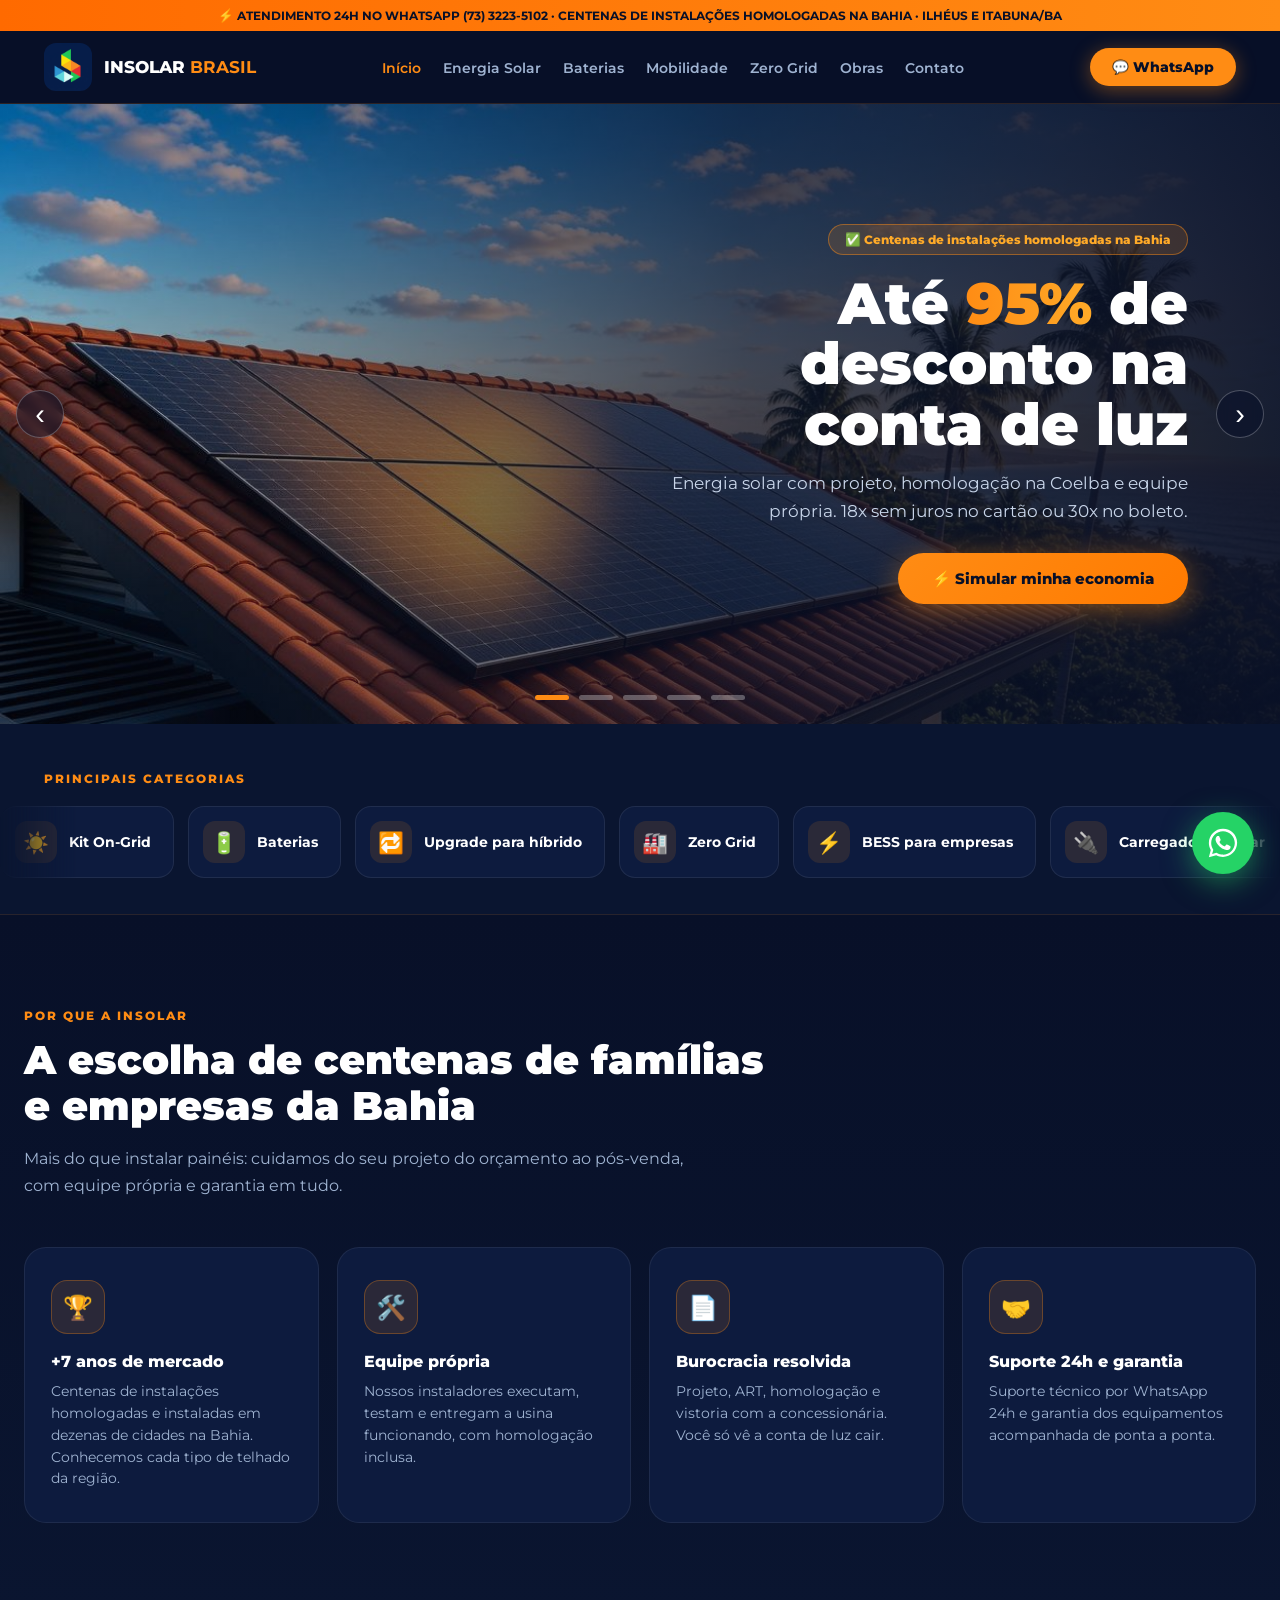
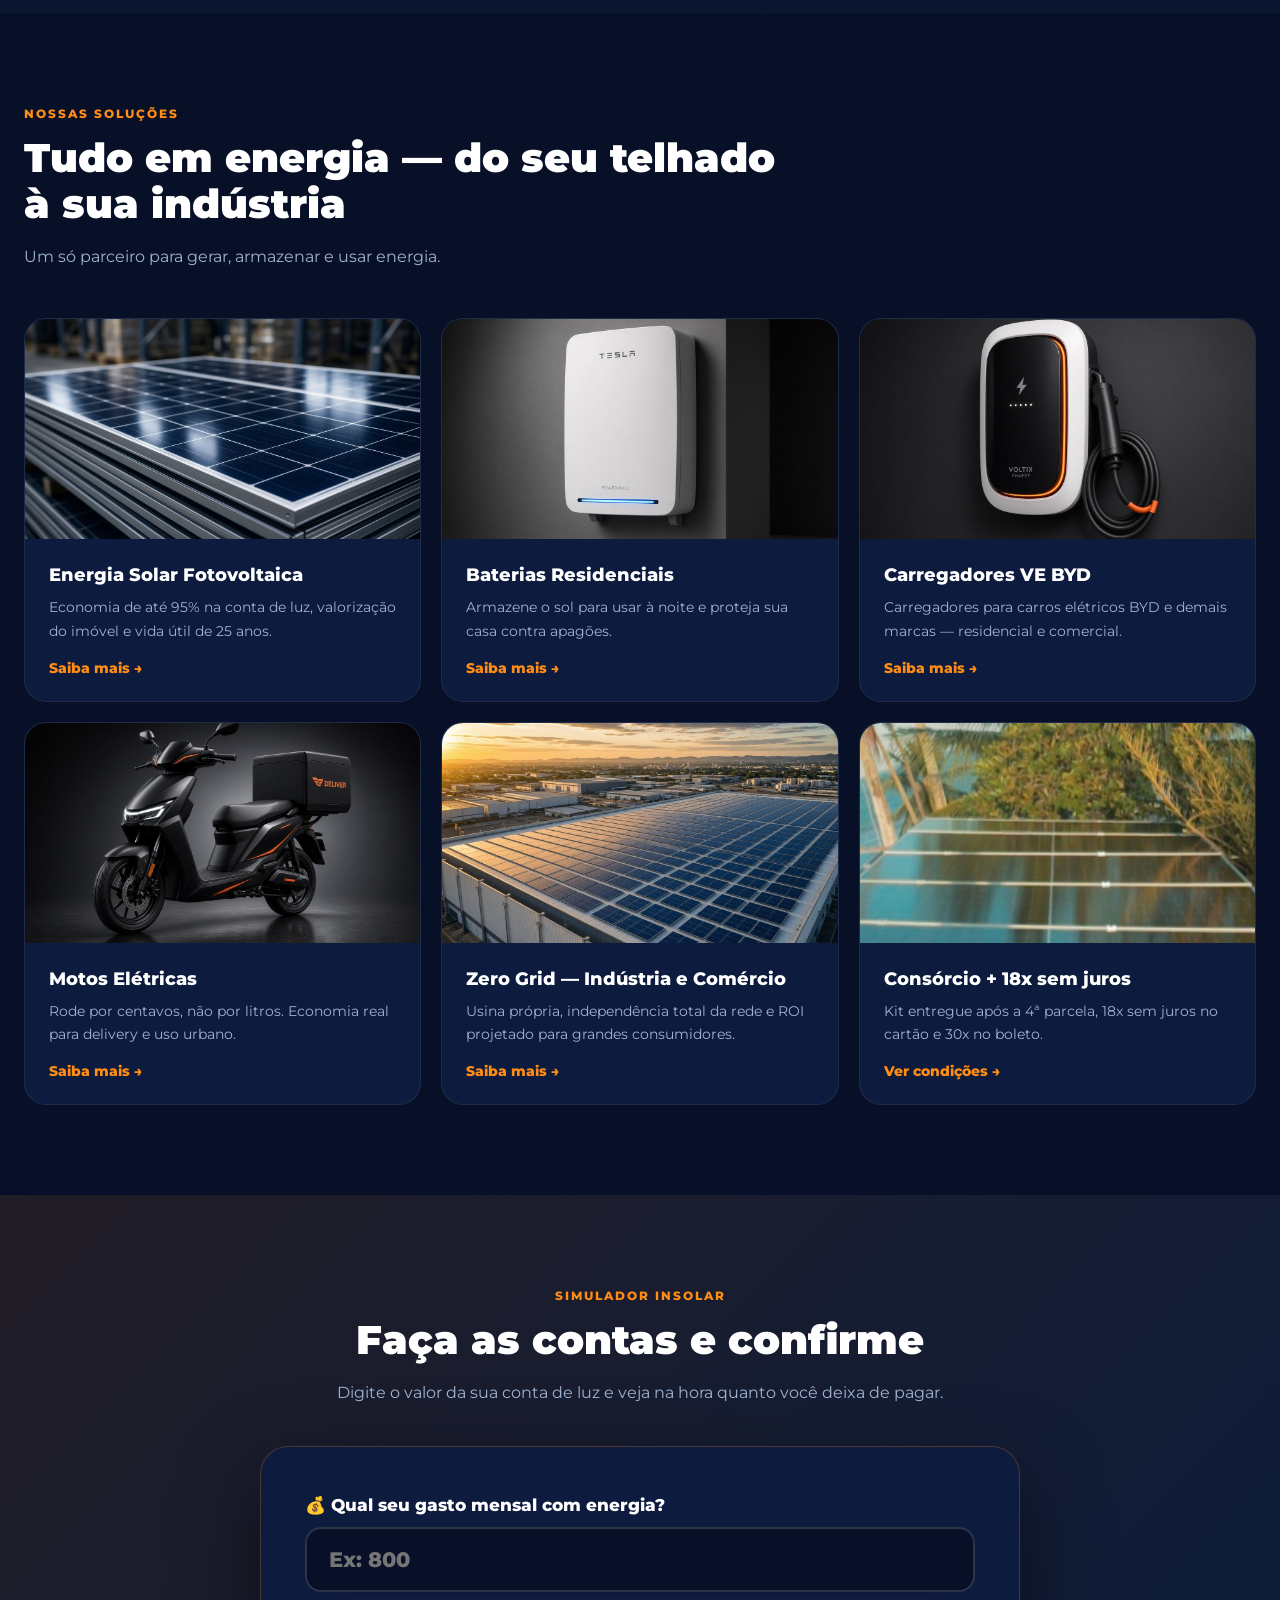
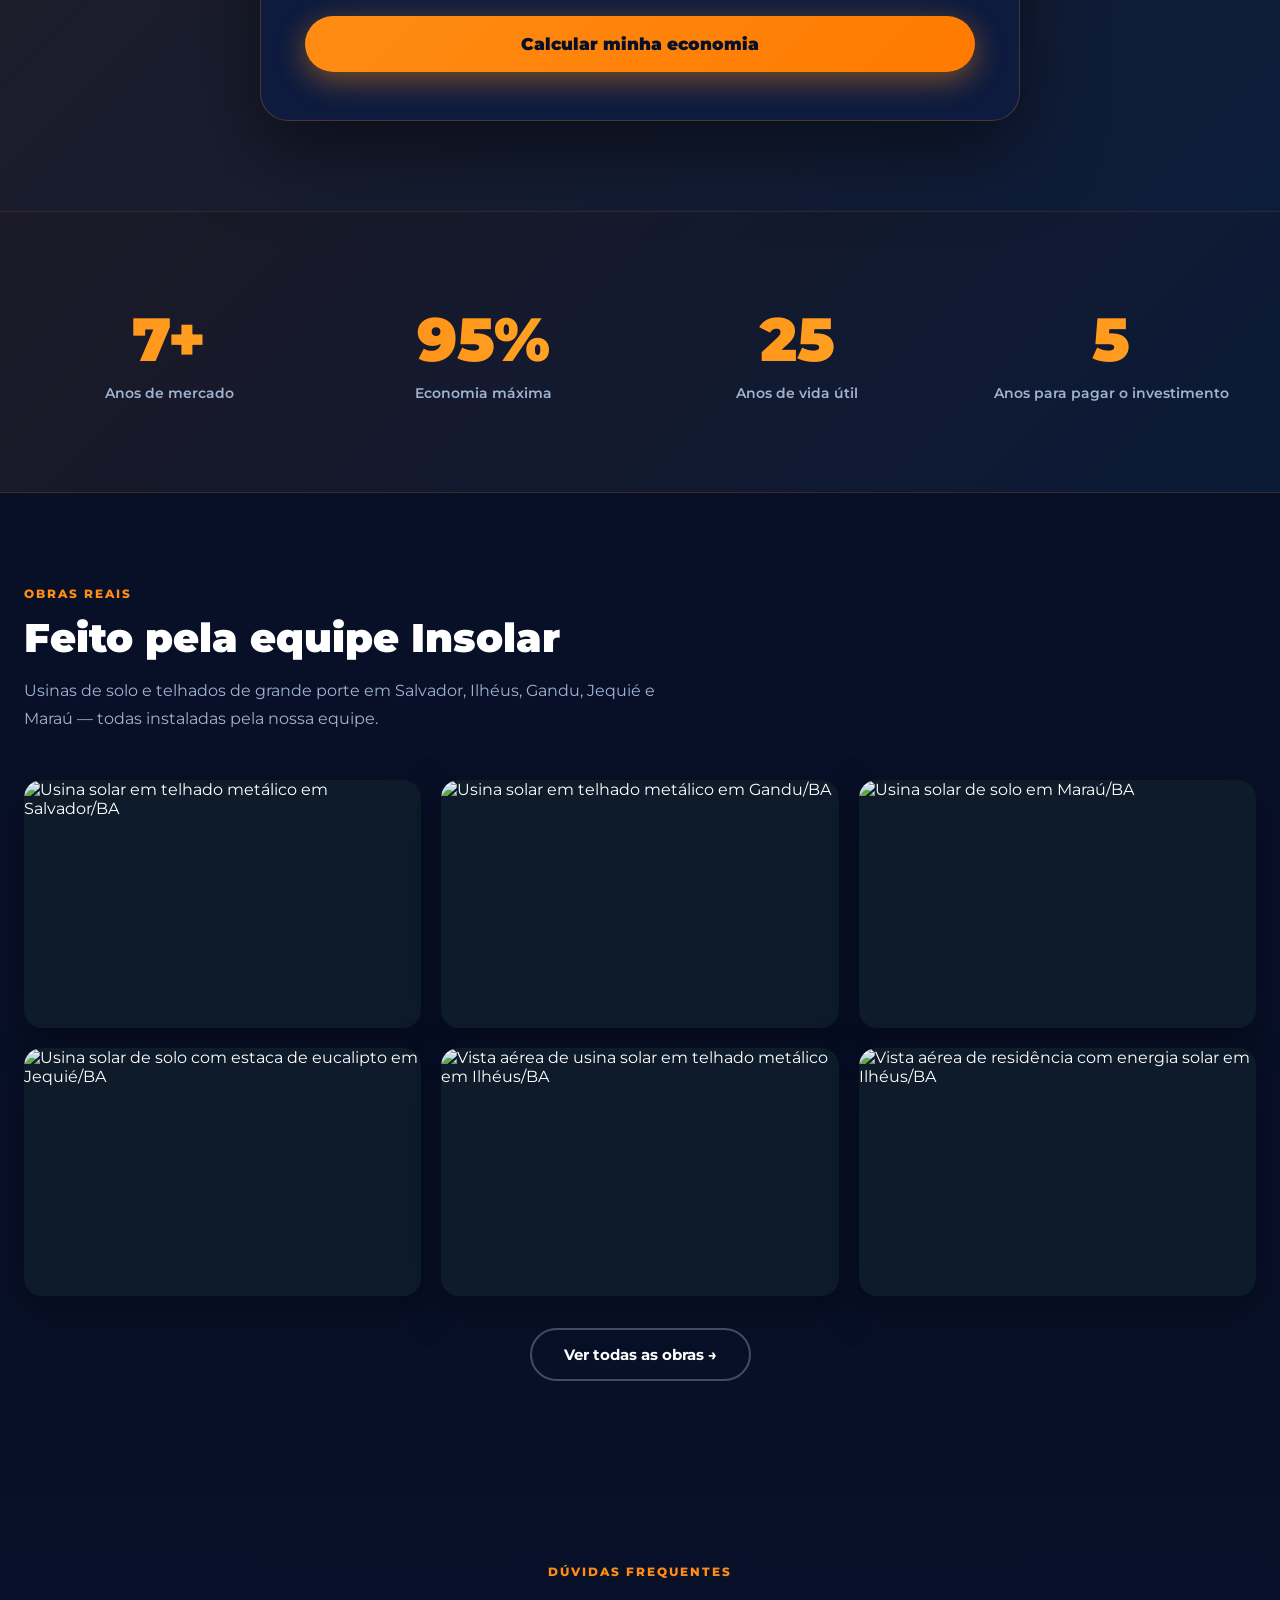
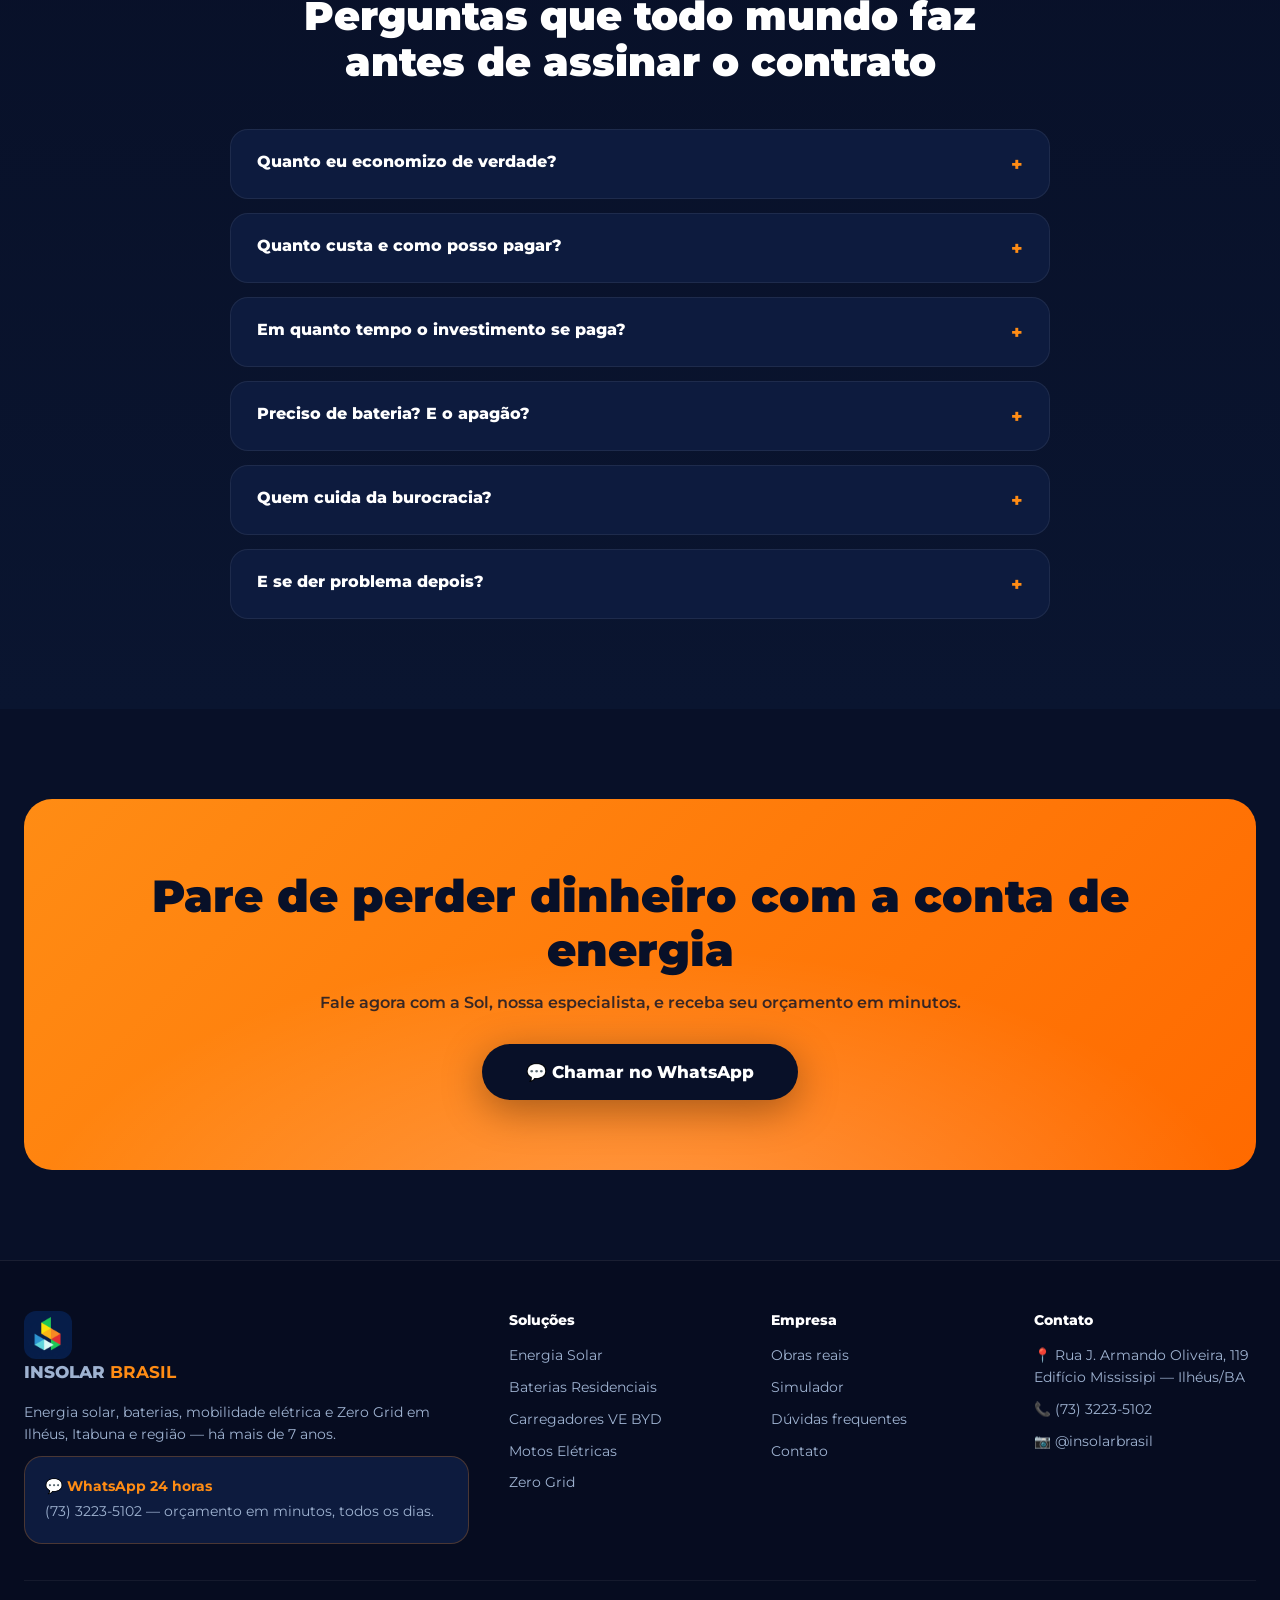
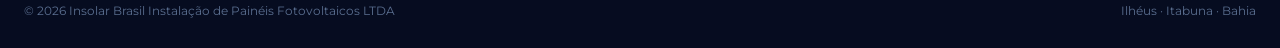
==== index.html @ 03514b28 "Página inicial: seção Obras reais com as novas fotos tratadas Co-Authored-By: Claude Opus 5.5 <norep" ====
<!DOCTYPE html>
<html lang="pt-BR">
<head>
<meta charset="UTF-8">
<meta name="viewport" content="width=device-width, initial-scale=1.0">
<title>Insolar Brasil — Energia Solar em Ilhéus e Itabuna | Reduza em até 95% a conta de energia</title>
<meta name="description" content="Energia solar, baterias, carregadores VE BYD, motos elétricas e Zero Grid em Ilhéus e região. centenas de instalações homologadas em dezenas de cidades da Bahia.">
<style>
@import url('https://fonts.googleapis.com/css2?family=Montserrat:wght@400;500;600;700;800;900&display=swap');
:root{--laranja:#FF8C14;--amarelo:#FFAA28;--azul-noite:#081028;--azul:#1B4F8A;--verde:#2ECC71;--vermelho:#FF5050;--superficie:#0D1B3E;--superficie2:#122452;--suave:#9FB3D1}
*{margin:0;padding:0;box-sizing:border-box}
html{scroll-behavior:smooth}
body{font-family:'Montserrat',sans-serif;background:var(--azul-noite);color:#fff;overflow-x:hidden}
img{max-width:100%;display:block}
/* TOPBAR */
.topbar{background:linear-gradient(90deg,#FF6A00,var(--laranja));color:#081028;font-size:.78rem;font-weight:700;padding:8px 24px;text-align:center}
/* HEADER */
header{position:sticky;top:0;z-index:100;background:rgba(8,16,40,.96);backdrop-filter:blur(12px);border-bottom:1px solid rgba(255,140,20,.15)}
.nav{max-width:1240px;margin:0 auto;display:flex;align-items:center;justify-content:space-between;padding:12px 24px;gap:16px}
.logo{display:flex;align-items:center;gap:12px;text-decoration:none;color:#fff}
.logo img{width:48px;height:48px;border-radius:12px;object-fit:cover}
.logo span{font-weight:800;font-size:1.05rem}.logo span b{color:var(--laranja)}
.menu{display:flex;gap:22px;list-style:none}
.menu a{color:var(--suave);text-decoration:none;font-size:.85rem;font-weight:600;transition:.2s}
.menu a:hover,.menu a.ativo{color:var(--laranja)}
.btn-wpp{background:var(--laranja);color:#081028!important;padding:11px 22px;border-radius:50px;font-weight:800;font-size:.85rem;text-decoration:none;box-shadow:0 4px 20px rgba(255,140,20,.4);transition:.2s;white-space:nowrap}
.btn-wpp:hover{transform:translateY(-2px)}
/* HERO */
.hero{position:relative;padding:90px 24px 100px;overflow:hidden}
.hero::before{content:'';position:absolute;inset:0;background:radial-gradient(ellipse 60% 50% at 80% 20%,rgba(255,140,20,.16),transparent),radial-gradient(ellipse 50% 60% at 10% 80%,rgba(27,79,138,.28),transparent)}
.hero-inner{max-width:1240px;margin:0 auto;display:grid;grid-template-columns:1.1fr .9fr;gap:56px;align-items:center;position:relative;z-index:2}
.badge{display:inline-flex;gap:8px;background:rgba(46,204,113,.12);border:1px solid rgba(46,204,113,.35);color:var(--verde);padding:8px 18px;border-radius:50px;font-size:.78rem;font-weight:700;margin-bottom:22px}
.hero-num{font-size:clamp(4.5rem,11vw,8.5rem);font-weight:900;line-height:.95;background:linear-gradient(90deg,var(--laranja),var(--amarelo),var(--laranja));-webkit-background-clip:text;background-clip:text;color:transparent;filter:drop-shadow(0 0 30px rgba(255,140,20,.35));animation:glow 3s ease-in-out infinite;margin-bottom:6px}
@keyframes glow{0%,100%{filter:drop-shadow(0 0 20px rgba(255,140,20,.25))}50%{filter:drop-shadow(0 0 45px rgba(255,140,20,.5))}}
.hero-num-lbl{font-size:clamp(1.2rem,2.6vw,1.8rem);font-weight:900;margin-bottom:16px}
.hero p.sub{color:var(--suave);font-size:1.05rem;line-height:1.7;margin-bottom:30px;max-width:540px}
.ctas{display:flex;gap:16px;flex-wrap:wrap}
.btn-primary{background:linear-gradient(135deg,var(--laranja),#FF7A00);color:#081028;padding:16px 34px;border-radius:50px;font-weight:800;font-size:.95rem;text-decoration:none;box-shadow:0 6px 30px rgba(255,140,20,.45);transition:.2s;display:inline-block}
.btn-primary:hover{transform:translateY(-3px)}
.btn-ghost{border:2px solid rgba(255,255,255,.25);color:#fff;padding:15px 32px;border-radius:50px;font-weight:700;font-size:.95rem;text-decoration:none;transition:.2s;display:inline-block}
.btn-ghost:hover{border-color:var(--laranja);color:var(--laranja)}
.hero-visual{position:relative}
.frame{border-radius:24px;overflow:hidden;box-shadow:0 30px 80px rgba(0,0,0,.6),0 0 60px rgba(255,140,20,.15);border:1px solid rgba(255,255,255,.08)}
.frame img{width:100%;height:480px;object-fit:cover}
.float-card{position:absolute;bottom:-24px;left:-28px;background:rgba(13,27,62,.95);border:1px solid rgba(255,140,20,.3);border-radius:18px;padding:16px 20px;box-shadow:0 20px 50px rgba(0,0,0,.5)}
.float-card .n{font-size:1.7rem;font-weight:900;color:var(--verde)}
.float-card .l{font-size:.72rem;color:var(--suave);font-weight:600}
/* SECOES */
section{padding:90px 24px}
.container{max-width:1240px;margin:0 auto}
.tag{display:inline-block;color:var(--laranja);font-weight:800;font-size:.78rem;letter-spacing:2px;text-transform:uppercase;margin-bottom:14px}
.h2{font-size:clamp(1.7rem,3.5vw,2.5rem);font-weight:900;margin-bottom:16px;line-height:1.15}
.sub{color:var(--suave);max-width:660px;line-height:1.7;margin-bottom:48px}
/* PILARES */
.pilares{background:linear-gradient(180deg,var(--azul-noite),#0A1530)}
.grid4{display:grid;grid-template-columns:repeat(4,1fr);gap:18px}
.pilar{background:var(--superficie);border:1px solid rgba(255,255,255,.07);border-radius:22px;padding:32px 26px;transition:.25s}
.pilar:hover{border-color:rgba(255,140,20,.4);transform:translateY(-4px)}
.pilar .ic{width:54px;height:54px;background:rgba(255,140,20,.12);border:1px solid rgba(255,140,20,.3);border-radius:16px;display:flex;align-items:center;justify-content:center;font-size:1.5rem;margin-bottom:18px}
.pilar h4{font-weight:800;margin-bottom:10px;font-size:1rem}
.pilar p{color:var(--suave);font-size:.85rem;line-height:1.6}
/* CARDS PRODUTO */
.grid3{display:grid;grid-template-columns:repeat(3,1fr);gap:20px}
.pcard{background:var(--superficie);border:1px solid rgba(255,255,255,.07);border-radius:22px;overflow:hidden;transition:.25s;display:flex;flex-direction:column}
.pcard:hover{transform:translateY(-6px);border-color:rgba(255,140,20,.45);box-shadow:0 20px 50px rgba(0,0,0,.5),0 0 40px rgba(255,140,20,.12)}
.pcard .pimg{height:220px;overflow:hidden}
.pcard .pimg img{width:100%;height:100%;object-fit:cover;transition:.5s}
.pcard:hover .pimg img{transform:scale(1.06)}
.pcard .pbody{padding:24px;flex:1;display:flex;flex-direction:column;gap:10px}
.pcard h3{font-size:1.15rem;font-weight:800}
.pcard p{color:var(--suave);font-size:.88rem;line-height:1.65;flex:1}
.blink{color:var(--laranja);font-weight:800;font-size:.88rem;text-decoration:none;display:inline-flex;gap:6px;margin-top:6px}
.blink:hover{gap:10px}
/* NUMEROS */
.numeros{background:linear-gradient(135deg,rgba(255,140,20,.08),rgba(27,79,138,.15));border-top:1px solid rgba(255,140,20,.15);border-bottom:1px solid rgba(255,140,20,.15)}
.grid4n{display:grid;grid-template-columns:repeat(4,1fr);gap:24px;text-align:center}
.num{font-size:clamp(2.4rem,5vw,3.8rem);font-weight:900;background:linear-gradient(90deg,var(--laranja),var(--amarelo));-webkit-background-clip:text;background-clip:text;color:transparent}
.lbl{color:var(--suave);font-weight:600;font-size:.9rem;margin-top:8px}
/* SIMULADOR */
.simulador{background:linear-gradient(135deg,rgba(255,140,20,.1),rgba(27,79,138,.2))}
.sim-box{max-width:760px;margin:0 auto;background:var(--superficie);border:1px solid rgba(255,140,20,.25);border-radius:28px;padding:48px 44px;box-shadow:0 30px 80px rgba(0,0,0,.5)}
.sim-box label{display:block;font-weight:800;margin-bottom:12px;font-size:1.05rem}
.sim-box input{width:100%;background:#081028;border:2px solid rgba(255,255,255,.15);border-radius:16px;padding:18px 22px;color:#fff;font-family:inherit;font-size:1.3rem;font-weight:800;margin-bottom:24px;outline:none}
.sim-box input:focus{border-color:var(--laranja)}
.btn-simular{width:100%;background:linear-gradient(135deg,var(--laranja),#FF7A00);color:#081028;border:0;padding:18px;border-radius:50px;font-weight:900;font-size:1.05rem;font-family:inherit;cursor:pointer;box-shadow:0 8px 30px rgba(255,140,20,.45)}
.sim-res{display:none;margin-top:28px;background:rgba(46,204,113,.08);border:1px solid rgba(46,204,113,.3);border-radius:20px;padding:28px}
.sim-res.show{display:block;animation:fadeUp .5s ease}
@keyframes fadeUp{from{opacity:0;transform:translateY(14px)}to{opacity:1;transform:none}}
.sim-grid{display:grid;grid-template-columns:repeat(3,1fr);gap:18px;text-align:center;margin-bottom:20px}
.sim-item .v{font-size:1.8rem;font-weight:900;color:var(--verde)}
.sim-item .l{font-size:.75rem;color:var(--suave);font-weight:600;margin-top:4px}
.sim-nota{font-size:.72rem;color:var(--suave);text-align:center;line-height:1.5}
.sim-cta{text-align:center;margin-top:18px}
/* GALERIA */
.galeria{display:grid;grid-template-columns:repeat(2,1fr);gap:18px}
.gitem{border-radius:20px;overflow:hidden;position:relative;height:340px;border:1px solid rgba(255,255,255,.07)}
.gitem img{width:100%;height:100%;object-fit:cover;transition:.5s}
.gitem:hover img{transform:scale(1.05)}
.gcap{position:absolute;bottom:0;left:0;right:0;background:linear-gradient(transparent,rgba(8,16,40,.95));padding:40px 20px 16px;font-size:.85rem;font-weight:700}
/* FAQ */
.faq{background:linear-gradient(180deg,var(--azul-noite),#0A1530)}
.faq-lista{max-width:820px;margin:0 auto;display:flex;flex-direction:column;gap:14px}
.faq-item{background:var(--superficie);border:1px solid rgba(255,255,255,.07);border-radius:18px;overflow:hidden}
.faq-q{width:100%;background:none;border:0;color:#fff;font-family:inherit;font-weight:800;font-size:1rem;padding:22px 26px;text-align:left;cursor:pointer;display:flex;justify-content:space-between;gap:16px}
.faq-q .seta{color:var(--laranja);font-size:1.2rem;transition:.3s}
.faq-item.open .seta{transform:rotate(45deg)}
.faq-r{max-height:0;overflow:hidden;transition:max-height .35s ease}
.faq-r p{color:var(--suave);font-size:.9rem;line-height:1.7;padding:0 26px 22px}
/* SOBRE */
.sobre-grid{display:grid;grid-template-columns:1fr 1fr;gap:50px;align-items:center}
.sobre-lista{list-style:none;display:flex;flex-direction:column;gap:16px;margin-top:26px}
.sobre-lista li{display:flex;gap:12px;color:var(--suave);font-size:.95rem;line-height:1.6}
.sobre-lista li b{color:#fff}
.mapa{border-radius:22px;overflow:hidden;border:1px solid rgba(255,255,255,.1);box-shadow:0 20px 60px rgba(0,0,0,.5)}
.mapa iframe{width:100%;height:380px;border:0}
/* CTA FINAL */
.cta-final{background:linear-gradient(135deg,#FF8C14,#FF6A00);border-radius:28px;padding:70px 50px;text-align:center;position:relative;overflow:hidden}
.cta-final::before{content:'';position:absolute;inset:0;background:radial-gradient(ellipse 50% 80% at 50% 120%,rgba(255,255,255,.25),transparent)}
.cta-final h2{font-size:clamp(1.8rem,4vw,2.8rem);font-weight:900;color:#081028;margin-bottom:16px;position:relative}
.cta-final p{color:rgba(8,16,40,.8);font-weight:600;margin-bottom:32px;position:relative}
.btn-dark{background:#081028;color:#fff;padding:18px 44px;border-radius:50px;font-weight:800;font-size:1.05rem;text-decoration:none;display:inline-block;box-shadow:0 10px 40px rgba(0,0,0,.35);transition:.2s;position:relative}
.btn-dark:hover{transform:translateY(-3px) scale(1.02)}
/* FOOTER */
footer{border-top:1px solid rgba(255,255,255,.08);padding:50px 24px 30px;background:#060C20}
.footer-grid{max-width:1240px;margin:0 auto;display:grid;grid-template-columns:2fr 1fr 1fr 1fr;gap:40px;margin-bottom:36px}
.footer-grid h5{font-weight:800;margin-bottom:16px;font-size:.9rem}
.footer-grid a,.footer-grid p{color:var(--suave);font-size:.85rem;text-decoration:none;display:block;margin-bottom:10px;line-height:1.6}
.footer-grid a:hover{color:var(--laranja)}
.footer-atend{background:var(--superficie);border:1px solid rgba(255,140,20,.25);border-radius:18px;padding:20px;margin-top:8px}
.footer-atend b{color:var(--laranja);display:block;margin-bottom:6px;font-size:.9rem}
.footer-bottom{max-width:1240px;margin:0 auto;border-top:1px solid rgba(255,255,255,.06);padding-top:22px;display:flex;justify-content:space-between;flex-wrap:wrap;gap:10px;color:#5A6E8F;font-size:.78rem}
/* WPP FLUTUANTE */
.wpp-float{position:fixed;bottom:26px;right:26px;z-index:200;width:62px;height:62px;background:#25D366;border-radius:50%;display:flex;align-items:center;justify-content:center;box-shadow:0 8px 30px rgba(37,211,102,.5);transition:.2s}
.wpp-float:hover{transform:scale(1.1)}
.wpp-float svg{width:34px;height:34px;fill:#fff}
/* RESPONSIVO */
@media(max-width:960px){.topbar{font-size:.66rem}.menu{display:none}.hero-inner{grid-template-columns:1fr;gap:44px}.frame img{height:340px}.grid4,.grid3{grid-template-columns:1fr 1fr}.grid4n{grid-template-columns:1fr 1fr;gap:36px}.galeria{grid-template-columns:1fr 1fr}.sobre-grid{grid-template-columns:1fr}.footer-grid{grid-template-columns:1fr 1fr}.sim-box{padding:34px 24px}.sim-grid{grid-template-columns:1fr;gap:14px}}
@media(max-width:560px){.grid4,.grid3{grid-template-columns:1fr}.galeria{grid-template-columns:1fr}.cta-final{padding:50px 24px}}

/* BANNER CARROSSEL */
.banner{position:relative;overflow:hidden;padding:0;height:min(78vh,620px);min-height:480px;background:#060C20}
.bn-track{display:flex;height:100%;transition:transform .7s cubic-bezier(.65,0,.35,1);will-change:transform}
.bn-slide{position:relative;flex:0 0 100%;height:100%;overflow:hidden}
.bn-img{position:absolute;inset:0;width:100%;height:100%;object-fit:cover;transform:scale(1.08);transition:transform 6s ease-out}
.bn-slide.ativo .bn-img{transform:scale(1)}
.bn-shade{position:absolute;inset:0;background:linear-gradient(90deg,rgba(8,16,40,.94) 0%,rgba(8,16,40,.75) 42%,rgba(8,16,40,.15) 100%)}
.pos-right .bn-shade{background:linear-gradient(270deg,rgba(8,16,40,.94) 0%,rgba(8,16,40,.75) 42%,rgba(8,16,40,.15) 100%)}
.bn-content{position:relative;z-index:2;max-width:1240px;height:100%;margin:0 auto;padding:0 72px;display:flex;flex-direction:column;justify-content:center;align-items:flex-start}
.bn-content>*{max-width:560px}
.pos-right .bn-content{align-items:flex-end;text-align:right}
.bn-tag{display:inline-block;background:rgba(255,140,20,.15);border:1px solid rgba(255,140,20,.45);color:var(--amarelo);padding:7px 16px;border-radius:50px;font-size:.78rem;font-weight:800;margin-bottom:18px}
.bn-title{font-size:clamp(2rem,5vw,3.6rem);font-weight:900;line-height:1.05;margin-bottom:16px}
.bn-title em{font-style:normal;background:linear-gradient(90deg,var(--laranja),var(--amarelo));-webkit-background-clip:text;background-clip:text;color:transparent}
.bn-txt{color:#C9D6EA;font-size:1.05rem;line-height:1.65;margin-bottom:28px}
.bn-slide .bn-content>*{opacity:0;transform:translateY(22px);transition:opacity .6s ease,transform .6s ease}
.bn-slide.ativo .bn-content>*{opacity:1;transform:none}
.bn-slide.ativo .bn-content>*:nth-child(2){transition-delay:.12s}.bn-slide.ativo .bn-content>*:nth-child(3){transition-delay:.24s}.bn-slide.ativo .bn-content>*:nth-child(4){transition-delay:.36s}
.bn-arrow{position:absolute;top:50%;transform:translateY(-50%);z-index:5;width:48px;height:48px;border-radius:50%;border:1px solid rgba(255,255,255,.25);background:rgba(8,16,40,.55);color:#fff;font-size:1.8rem;line-height:1;cursor:pointer;backdrop-filter:blur(6px);transition:.2s}
.bn-arrow:hover{background:var(--laranja);color:#081028;border-color:var(--laranja)}
.bn-prev{left:16px}.bn-next{right:16px}
.bn-dots{position:absolute;bottom:24px;left:0;right:0;z-index:5;display:flex;justify-content:center;gap:10px}
.bn-dots button{width:34px;height:5px;border:0;padding:0;border-radius:5px;background:rgba(255,255,255,.3);cursor:pointer;overflow:hidden}
.bn-dots button span{display:block;height:100%;width:0;background:var(--laranja)}
.bn-dots button.ativo span{animation:bnfill var(--bn-tempo,6s) linear forwards}
.banner.pausado .bn-dots button.ativo span{animation-play-state:paused}
@keyframes bnfill{to{width:100%}}
/* CATEGORIAS DESLIZANDO */
.cats-sec{padding:44px 0 36px;background:#0A1530;border-bottom:1px solid rgba(255,140,20,.12)}
.cats-sec .container{padding:0 24px}.cats-sec .tag{margin-bottom:20px}
.marquee{overflow:hidden;-webkit-mask-image:linear-gradient(90deg,transparent,#000 6%,#000 94%,transparent);mask-image:linear-gradient(90deg,transparent,#000 6%,#000 94%,transparent)}
.marquee-track{display:flex;gap:14px;width:max-content;animation:marquee 45s linear infinite}
.marquee:hover .marquee-track{animation-play-state:paused}
.marquee-track .dup{display:flex;gap:14px}
.cat{display:flex;align-items:center;gap:12px;background:var(--superficie);border:1px solid rgba(255,255,255,.08);border-radius:16px;padding:14px 22px 14px 14px;color:#fff;text-decoration:none;font-weight:700;font-size:.9rem;white-space:nowrap;transition:.2s}
.cat:hover{border-color:var(--laranja);color:var(--laranja)}
.cat-ic{width:42px;height:42px;border-radius:12px;background:rgba(255,140,20,.12);display:flex;align-items:center;justify-content:center;font-size:1.3rem}
@keyframes marquee{to{transform:translateX(calc(-50% - 7px))}}
@media(max-width:760px){.banner{height:auto;min-height:0}.bn-track{height:560px}.bn-content,.pos-right .bn-content{padding:0 22px 40px;justify-content:flex-end;align-items:flex-start;text-align:left}.bn-shade,.pos-right .bn-shade{background:linear-gradient(0deg,rgba(8,16,40,.97) 0%,rgba(8,16,40,.8) 50%,rgba(8,16,40,.2) 100%)}.bn-arrow{display:none}.bn-txt{font-size:.95rem}}
@media(prefers-reduced-motion:reduce){.bn-track,.bn-img,.bn-slide .bn-content>*{transition:none}.marquee-track{animation:none;flex-wrap:wrap;width:auto;padding:0 24px}.marquee-track .dup{display:none}.marquee{-webkit-mask-image:none;mask-image:none}}
/* GALERIA OBRAS REAIS */
.galeria.real{grid-template-columns:repeat(3,1fr)}
.galeria.real .gitem{height:300px}
@media(max-width:760px){.galeria.real{display:flex;overflow-x:auto;scroll-snap-type:x mandatory;gap:12px;margin:0 -24px;padding:0 24px 8px;scrollbar-width:none}.galeria.real::-webkit-scrollbar{display:none}.galeria.real .gitem{flex:0 0 82%;scroll-snap-align:center;height:340px}}
.arraste{display:none;color:var(--suave);font-size:.8rem;font-weight:600;margin-top:12px;text-align:center}
@media(max-width:760px){.arraste{display:block}}
.obras-novas{display:grid;grid-template-columns:repeat(3,1fr);gap:20px;margin-top:34px}
.obra-card{margin:0;border-radius:18px;overflow:hidden;box-shadow:0 14px 40px rgba(0,0,0,.35);transition:transform .4s;background:#0d1b2a}
.obra-card:hover{transform:translateY(-4px)}
.obra-card img{width:100%;height:auto;display:block}
@media(max-width:960px){.obras-novas{grid-template-columns:1fr 1fr}}
@media(max-width:600px){.obras-novas{grid-template-columns:1fr;gap:16px}}
</style>
</head>
<body>
<div class="topbar">⚡ ATENDIMENTO 24H NO WHATSAPP (73) 3223-5102 · CENTENAS DE INSTALAÇÕES HOMOLOGADAS NA BAHIA · ILHÉUS E ITABUNA/BA</div>
<header><nav class="nav">
  <a href="https://htmlpreview.github.io/?https://raw.githubusercontent.com/insolarbrasiladm-prog/insolar-brasil-site/main/index.html" class="logo"><img src="[data-uri]" alt="Logo Insolar Brasil"><span>INSOLAR <b>BRASIL</b></span></a>
  <ul class="menu">
    <li><a href="https://htmlpreview.github.io/?https://raw.githubusercontent.com/insolarbrasiladm-prog/insolar-brasil-site/main/index.html" class="ativo">Início</a></li>
    <li><a href="https://htmlpreview.github.io/?https://raw.githubusercontent.com/insolarbrasiladm-prog/insolar-brasil-site/main/energia-solar.html">Energia Solar</a></li>
    <li><a href="https://htmlpreview.github.io/?https://raw.githubusercontent.com/insolarbrasiladm-prog/insolar-brasil-site/main/baterias.html">Baterias</a></li>
    <li><a href="https://htmlpreview.github.io/?https://raw.githubusercontent.com/insolarbrasiladm-prog/insolar-brasil-site/main/mobilidade.html">Mobilidade</a></li>
    <li><a href="https://htmlpreview.github.io/?https://raw.githubusercontent.com/insolarbrasiladm-prog/insolar-brasil-site/main/zero-grid.html">Zero Grid</a></li>
    <li><a href="https://htmlpreview.github.io/?https://raw.githubusercontent.com/insolarbrasiladm-prog/insolar-brasil-site/main/obras.html">Obras</a></li>
    <li><a href="https://htmlpreview.github.io/?https://raw.githubusercontent.com/insolarbrasiladm-prog/insolar-brasil-site/main/contato.html">Contato</a></li>
  </ul>
  <a class="btn-wpp" href="https://wa.me/557332235102?text=Ol%C3%A1!%20Quero%20saber%20mais%20sobre%20energia%20solar%20da%20Insolar%20Brasil" target="_blank">💬 WhatsApp</a>
</nav></header>

<section class="banner" aria-roledescription="carrossel" aria-label="Destaques Insolar Brasil">
  <div class="bn-track" id="bnTrack">
    <div class="bn-slide pos-right" role="group" aria-roledescription="slide" aria-label="1 de 5">
      <img class="bn-img" src="[data-uri]" alt="Painéis solares instalados pela Insolar Brasil" fetchpriority="high">
      <div class="bn-shade"></div>
      <div class="bn-content">
        <span class="bn-tag">✅ Centenas de instalações homologadas na Bahia</span>
        <h1 class="bn-title">Até <em>95%</em> de desconto na conta de luz</h1>
        <p class="bn-txt">Energia solar com projeto, homologação na Coelba e equipe própria. 18x sem juros no cartão ou 30x no boleto.</p>
        <a class="btn-primary" href="#simulador">⚡ Simular minha economia</a>
      </div>
    </div>
    <div class="bn-slide pos-left" role="group" aria-roledescription="slide" aria-label="2 de 5">
      <img class="bn-img" data-from="img-bat" alt="">
      <div class="bn-shade"></div>
      <div class="bn-content">
        <span class="bn-tag">🔋 Novo · Upgrade para híbrido</span>
        <h2 class="bn-title">Já tem solar? <em>Coloque baterias</em></h2>
        <p class="bn-txt">Transforme seu sistema on-grid em híbrido e mantenha a casa ligada no apagão, usando à noite a energia do sol.</p>
        <a class="btn-primary" href="https://wa.me/557332235102?text=Ol%C3%A1!%20Quero%20colocar%20baterias%20no%20meu%20sistema%20solar" target="_blank">💬 Quero baterias</a>
      </div>
    </div>
    <div class="bn-slide pos-right" role="group" aria-roledescription="slide" aria-label="3 de 5">
      <img class="bn-img" data-from="img-zg" alt="">
      <div class="bn-shade"></div>
      <div class="bn-content">
        <span class="bn-tag">🏭 Empresas e indústria</span>
        <h2 class="bn-title"><em>Zero Grid</em> e BESS para sua empresa</h2>
        <p class="bn-txt">Gere e armazene a própria energia, corte a demanda no horário de ponta e tenha previsibilidade de custo.</p>
        <a class="btn-primary" href="https://wa.me/557332235102?text=Ol%C3%A1!%20Quero%20saber%20sobre%20Zero%20Grid%20e%20BESS%20para%20minha%20empresa" target="_blank">💬 Falar com especialista</a>
      </div>
    </div>
    <div class="bn-slide pos-left" role="group" aria-roledescription="slide" aria-label="4 de 5">
      <img class="bn-img" data-from="img-moto" alt="">
      <div class="bn-shade"></div>
      <div class="bn-content">
        <span class="bn-tag">🛵 Mobilidade elétrica</span>
        <h2 class="bn-title">Rode por <em>centavos</em>, não por litros</h2>
        <p class="bn-txt">Motos, bicicletas, triciclos e patinetes elétricos, mais carregadores veiculares para casa e empresa.</p>
        <a class="btn-primary" href="https://htmlpreview.github.io/?https://raw.githubusercontent.com/insolarbrasiladm-prog/insolar-brasil-site/main/mobilidade.html">Ver mobilidade →</a>
      </div>
    </div>
    <div class="bn-slide pos-right" role="group" aria-roledescription="slide" aria-label="5 de 5">
      <img class="bn-img" src="[data-uri]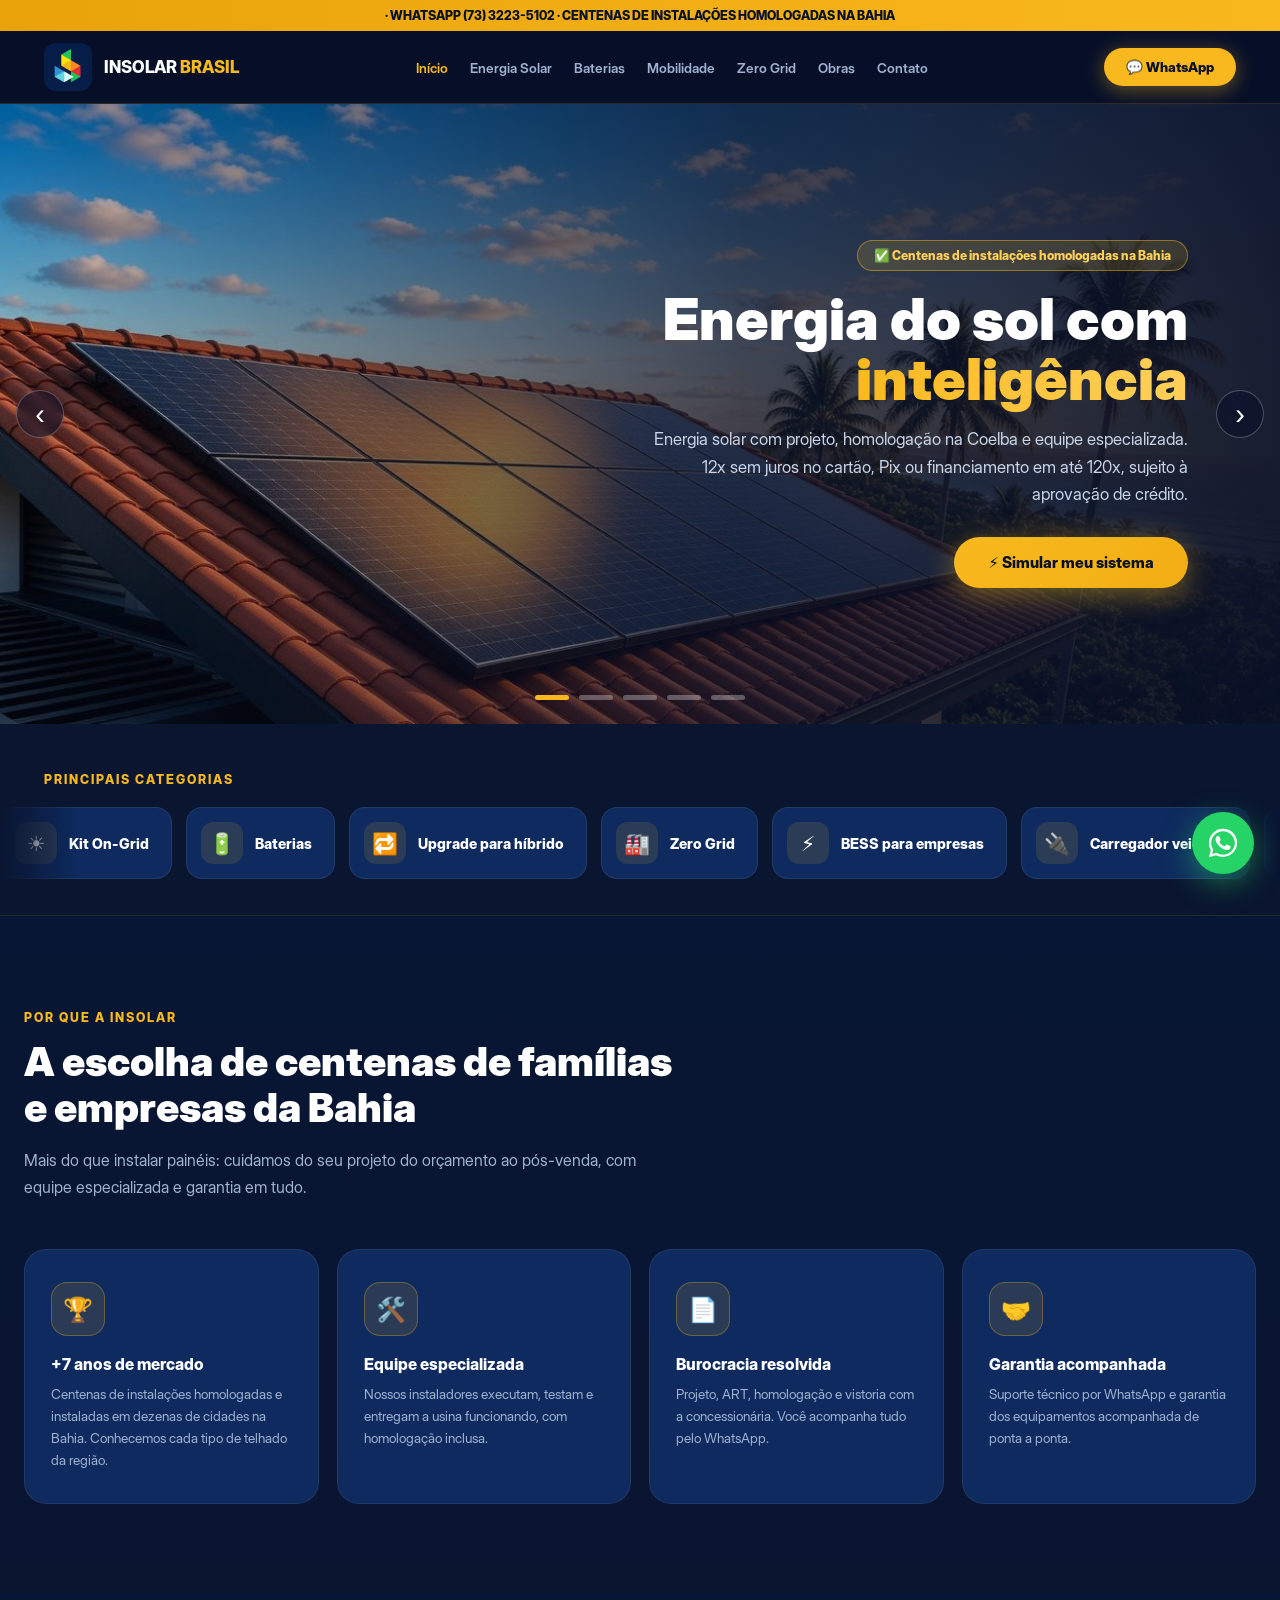
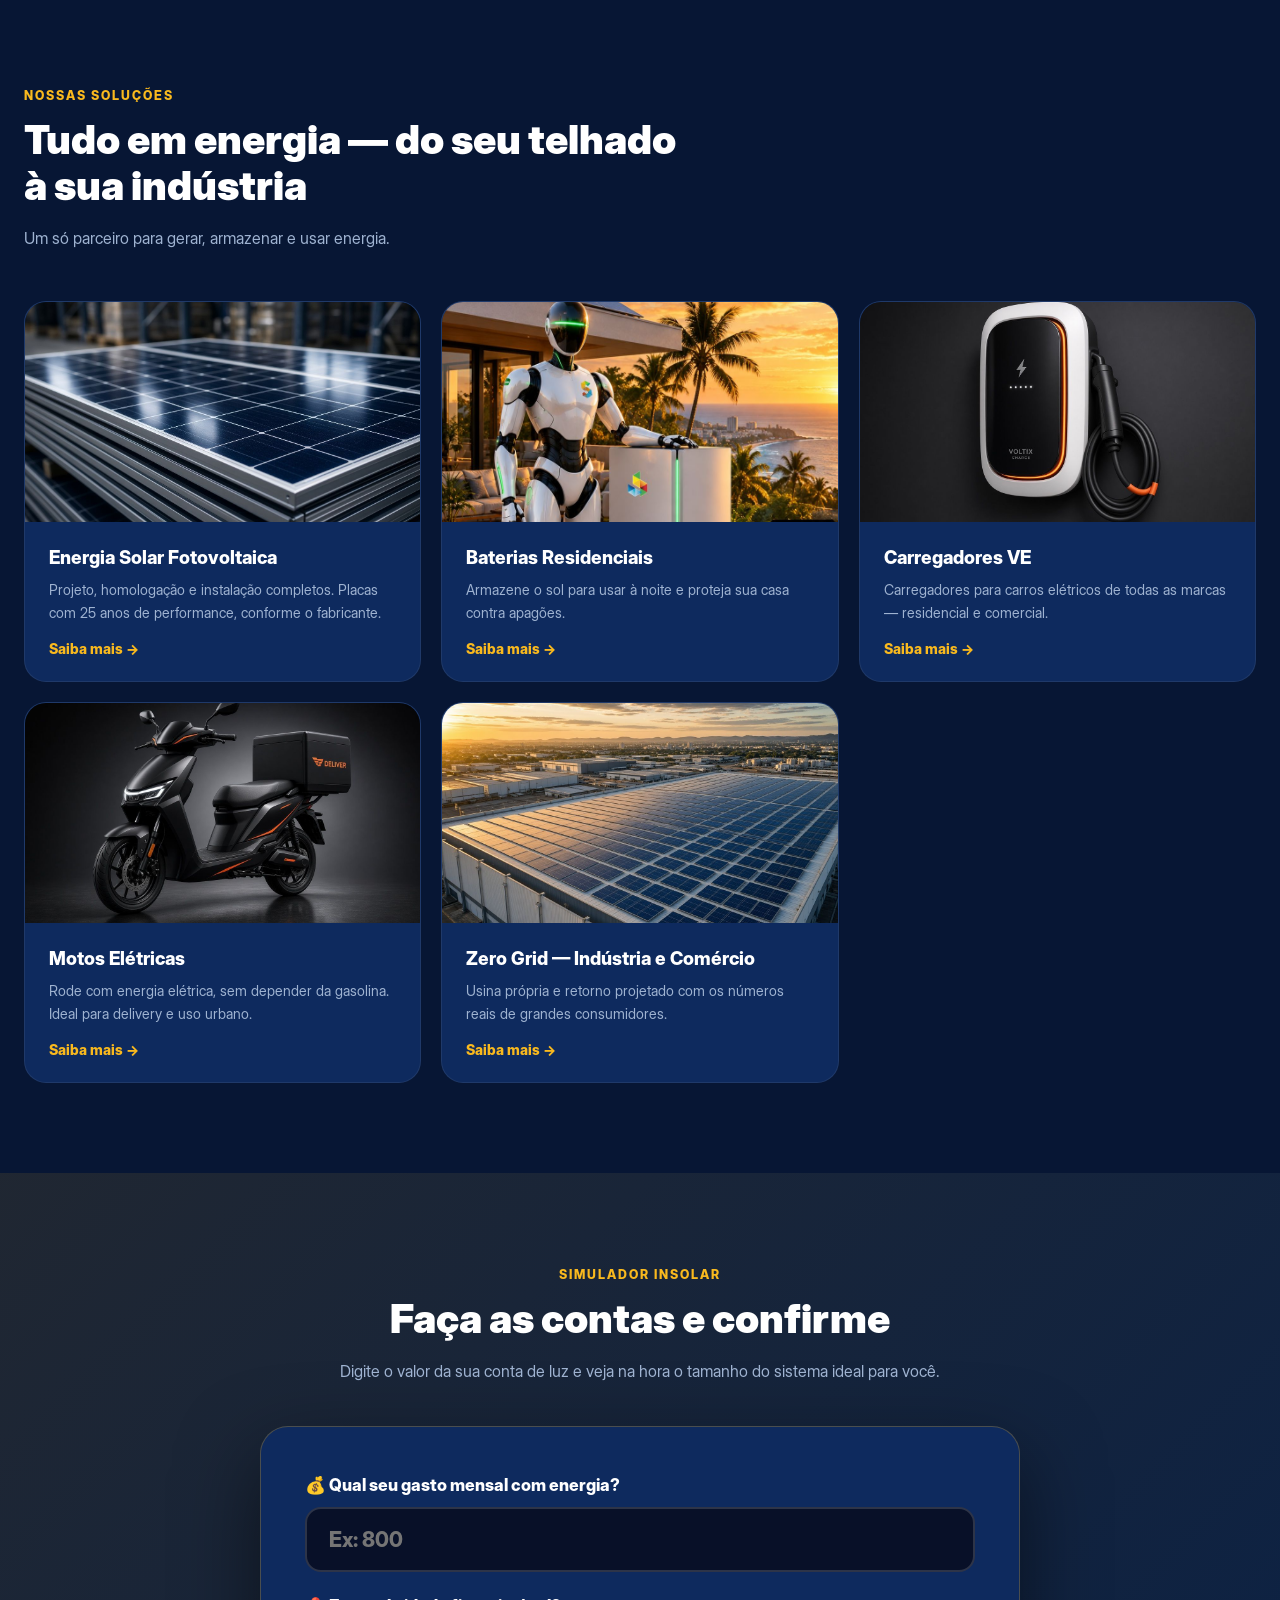
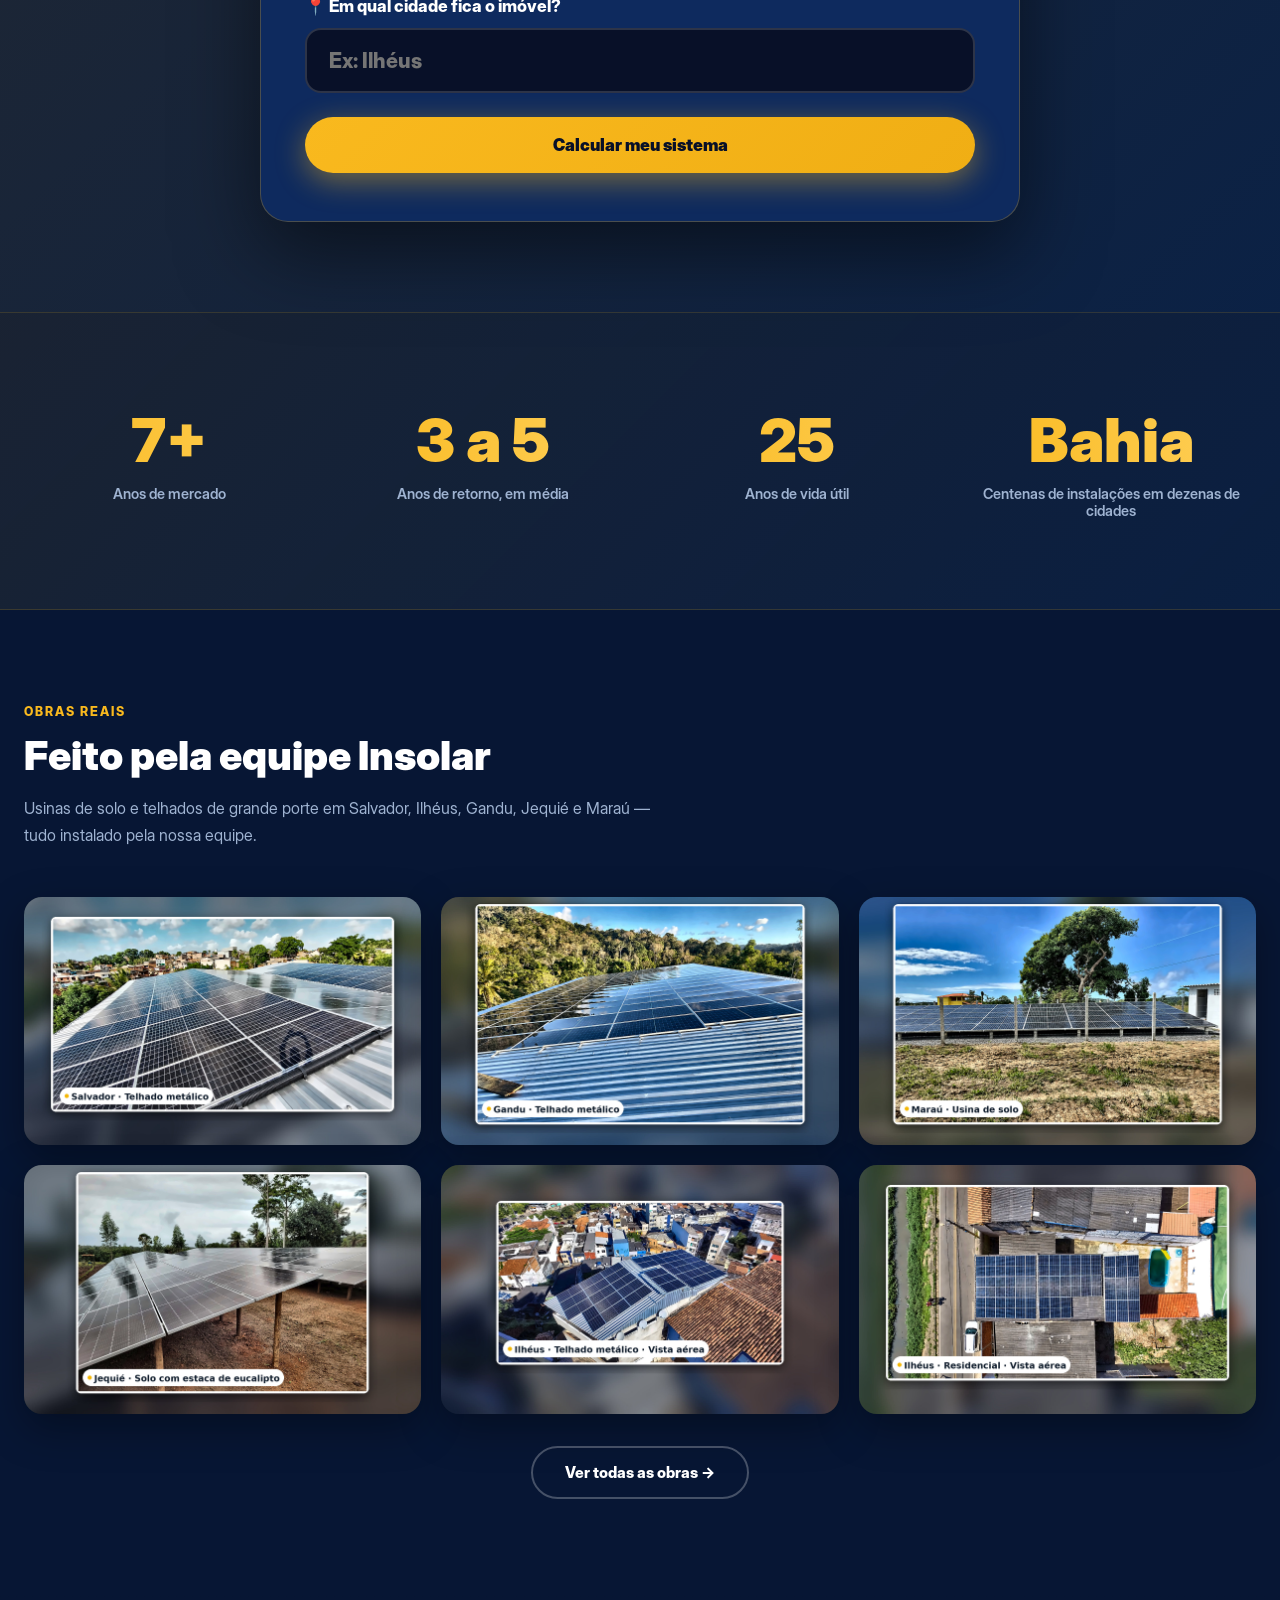
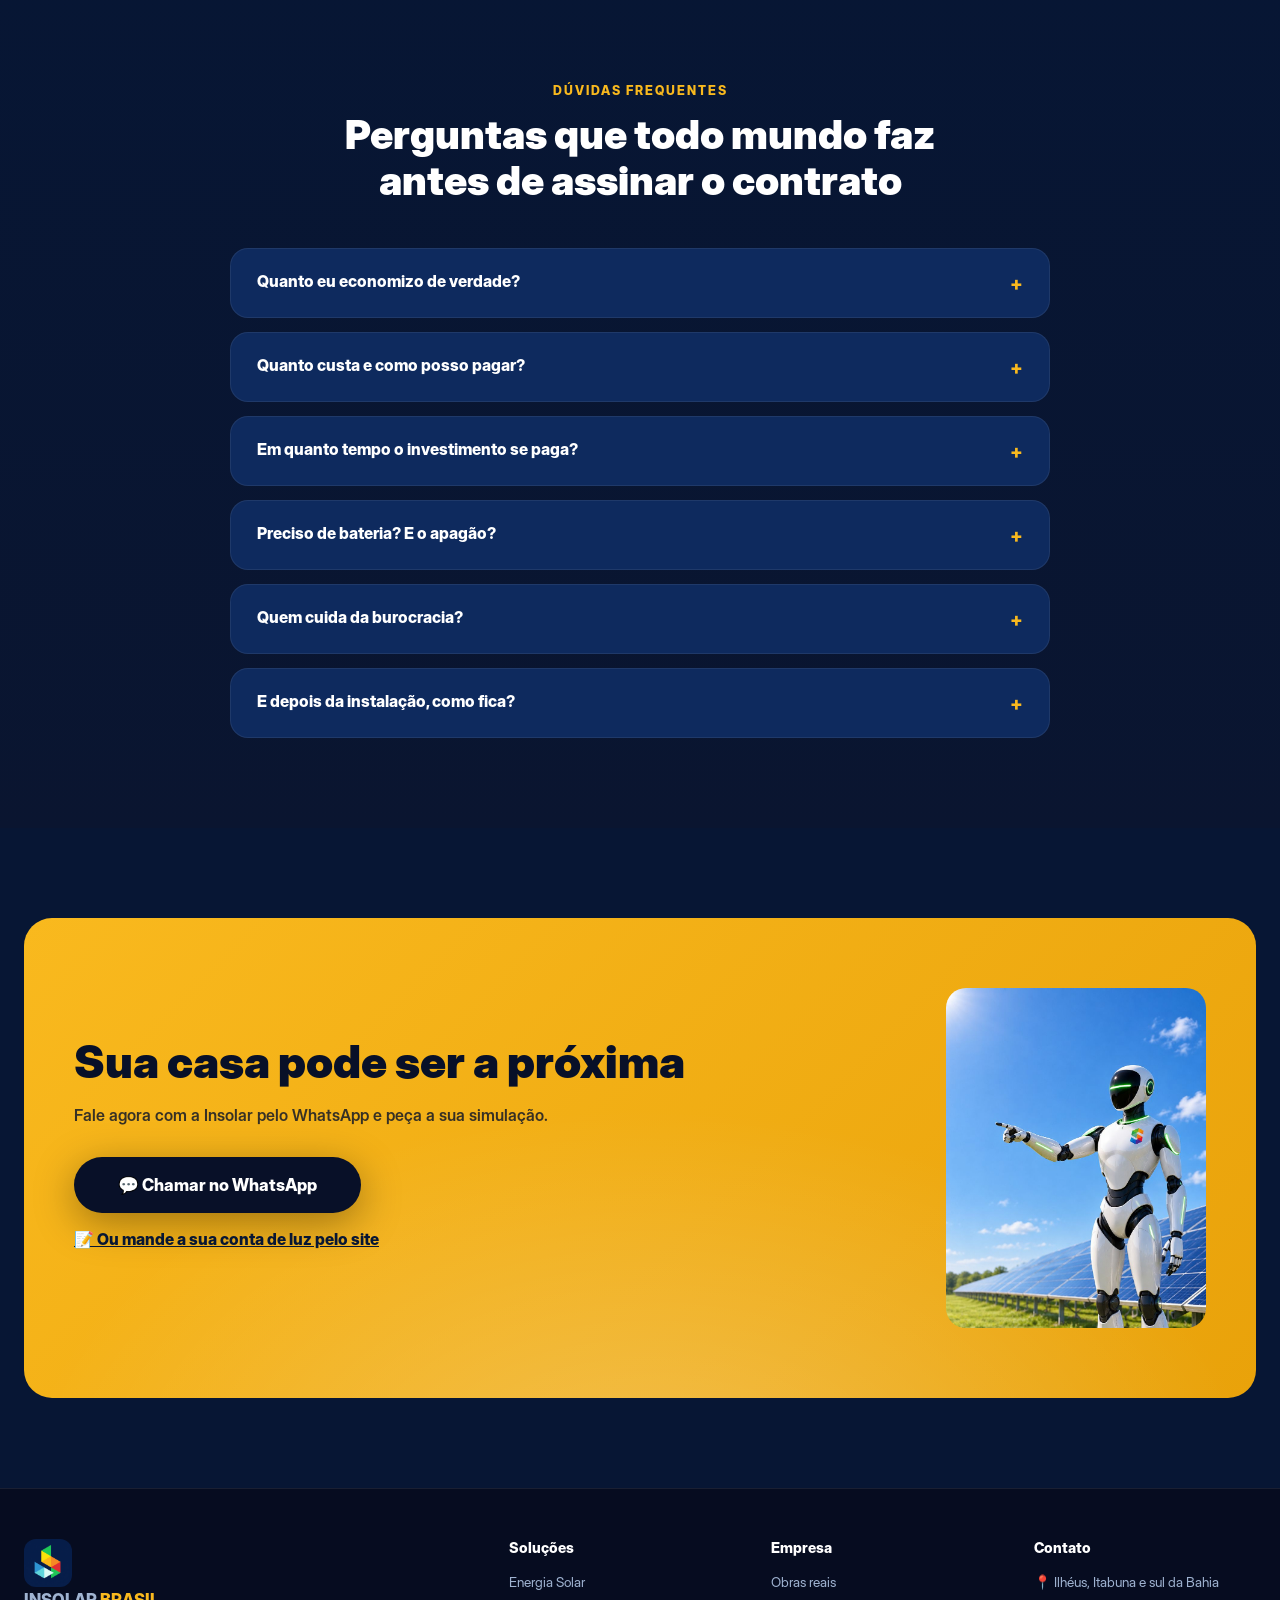
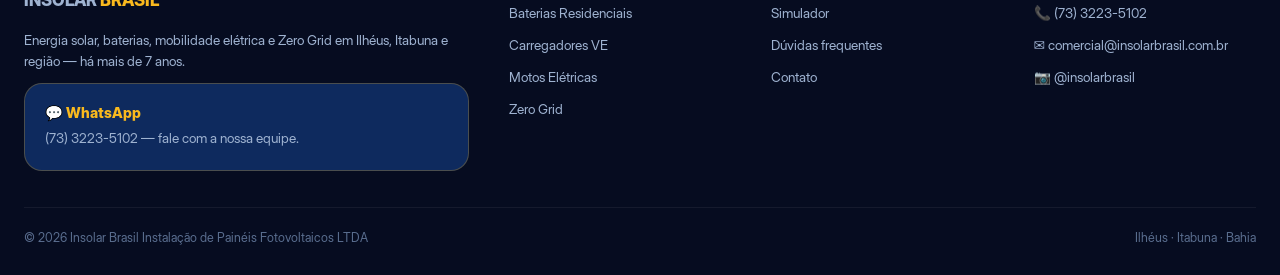
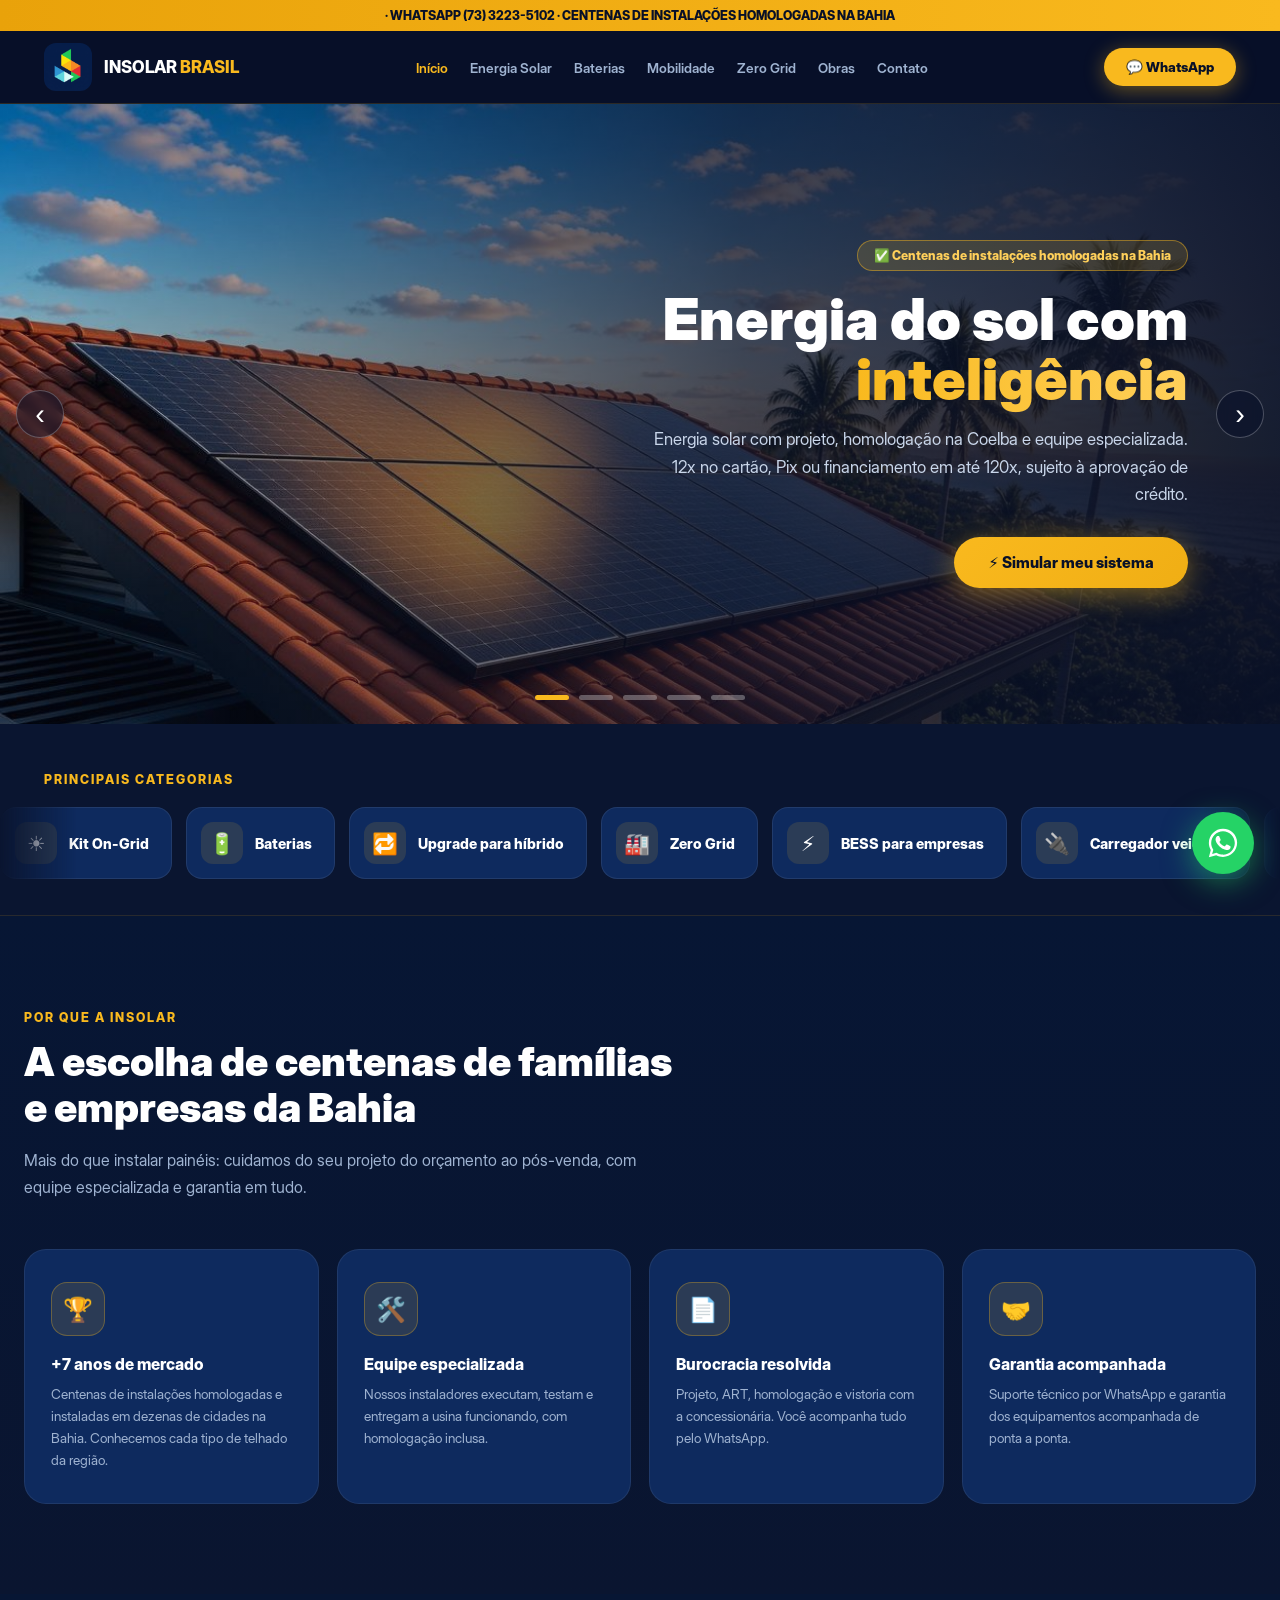
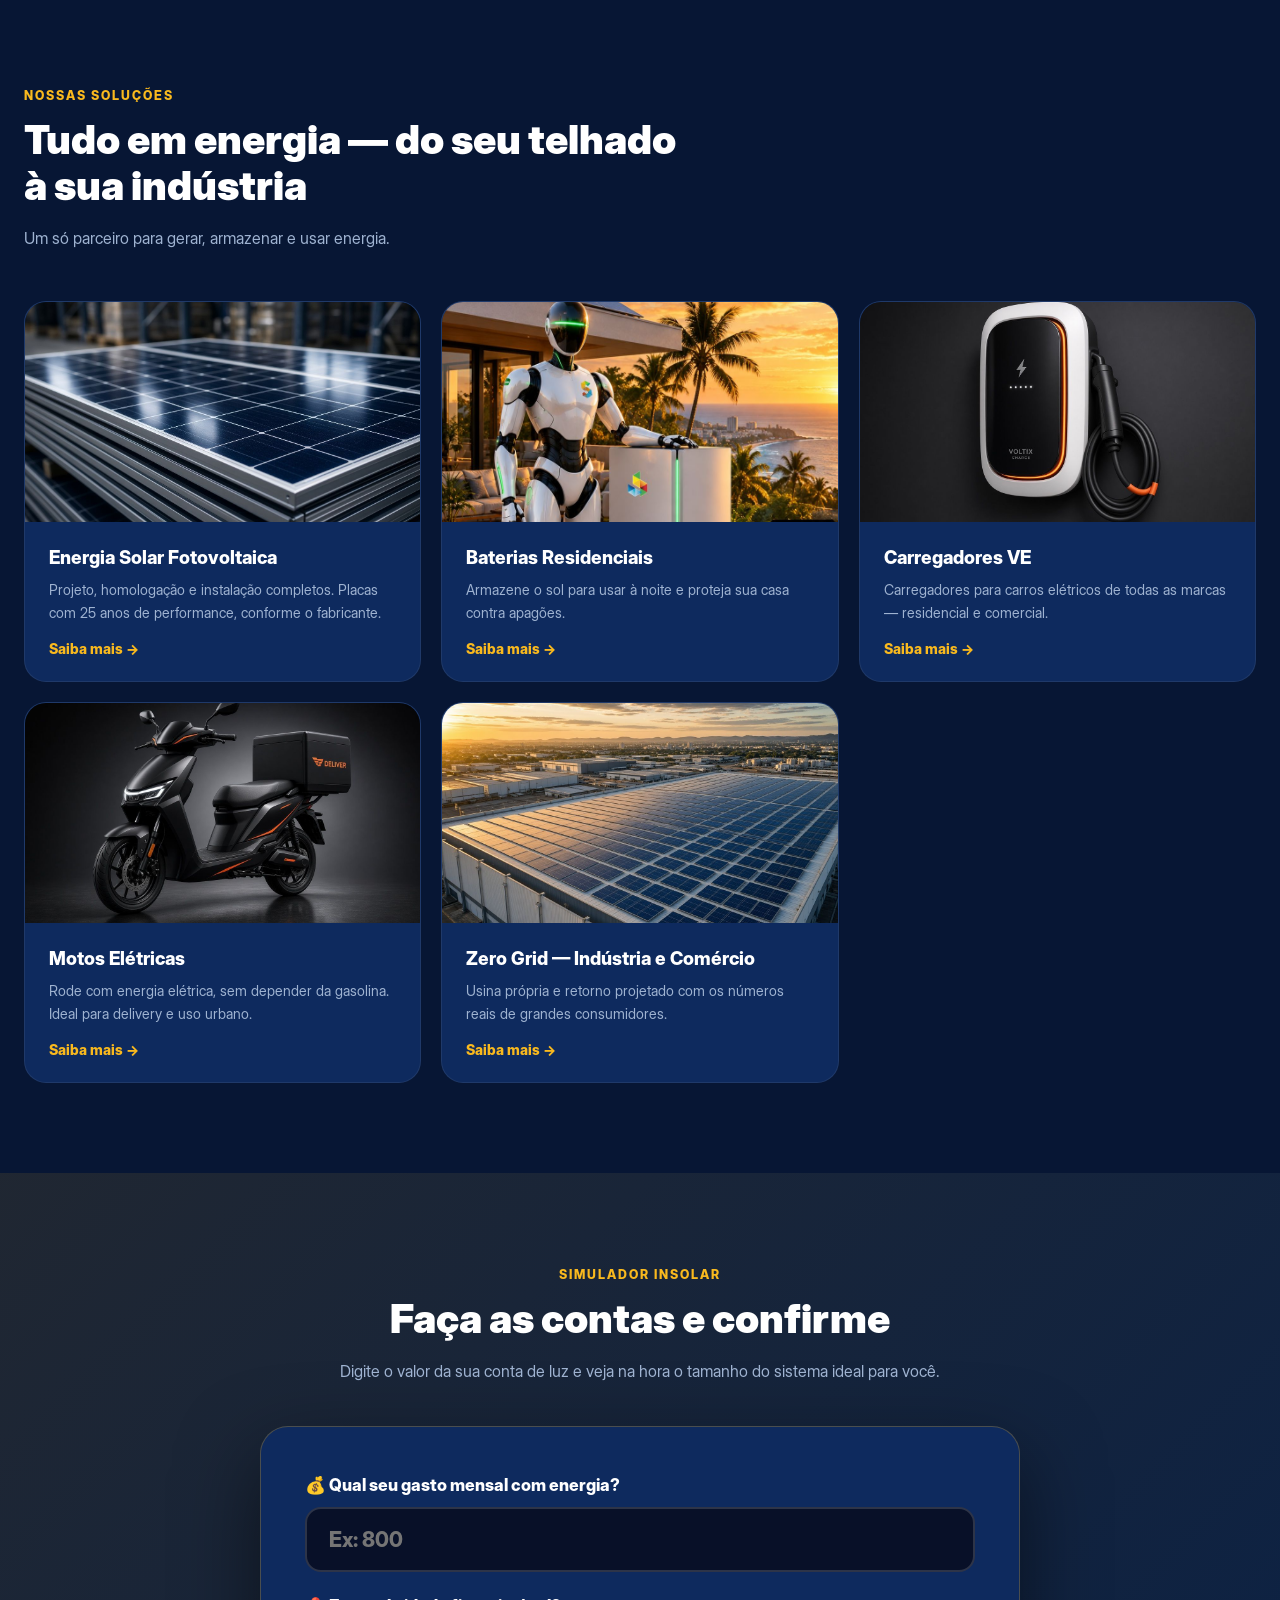
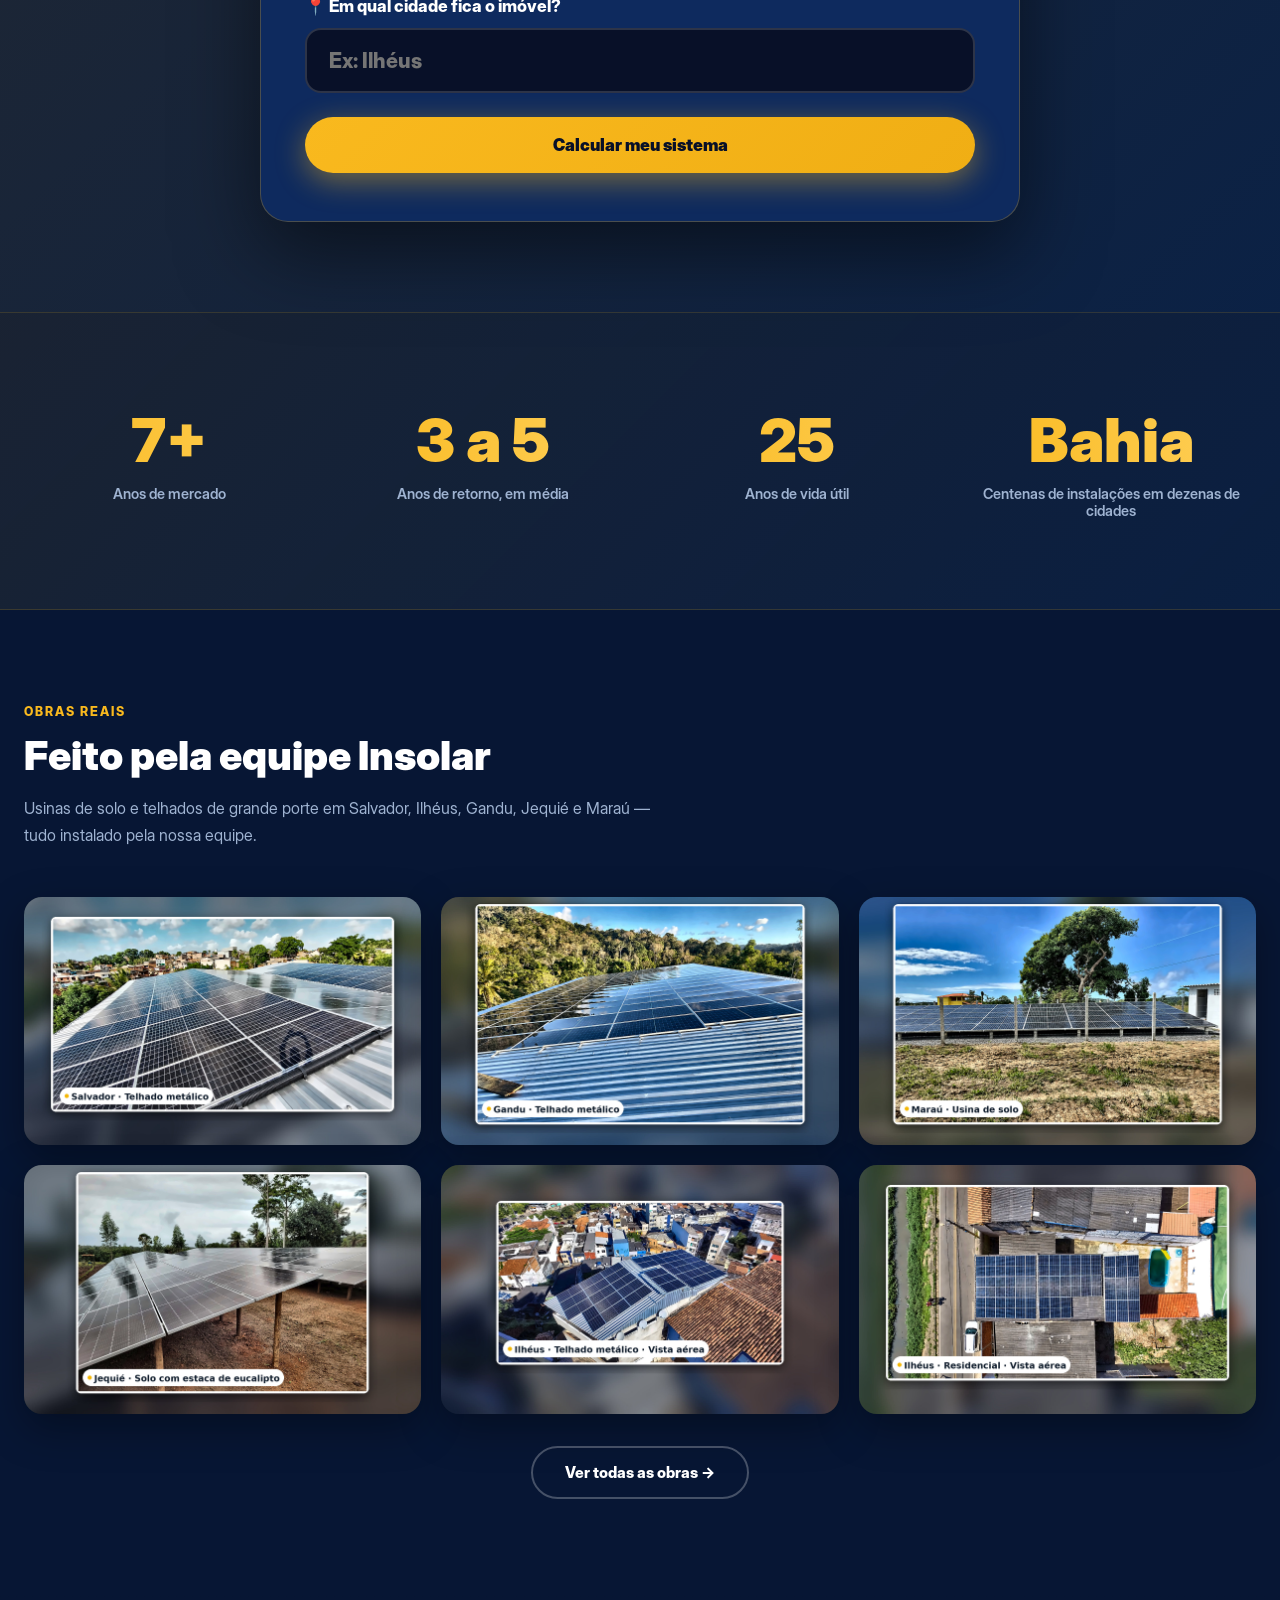
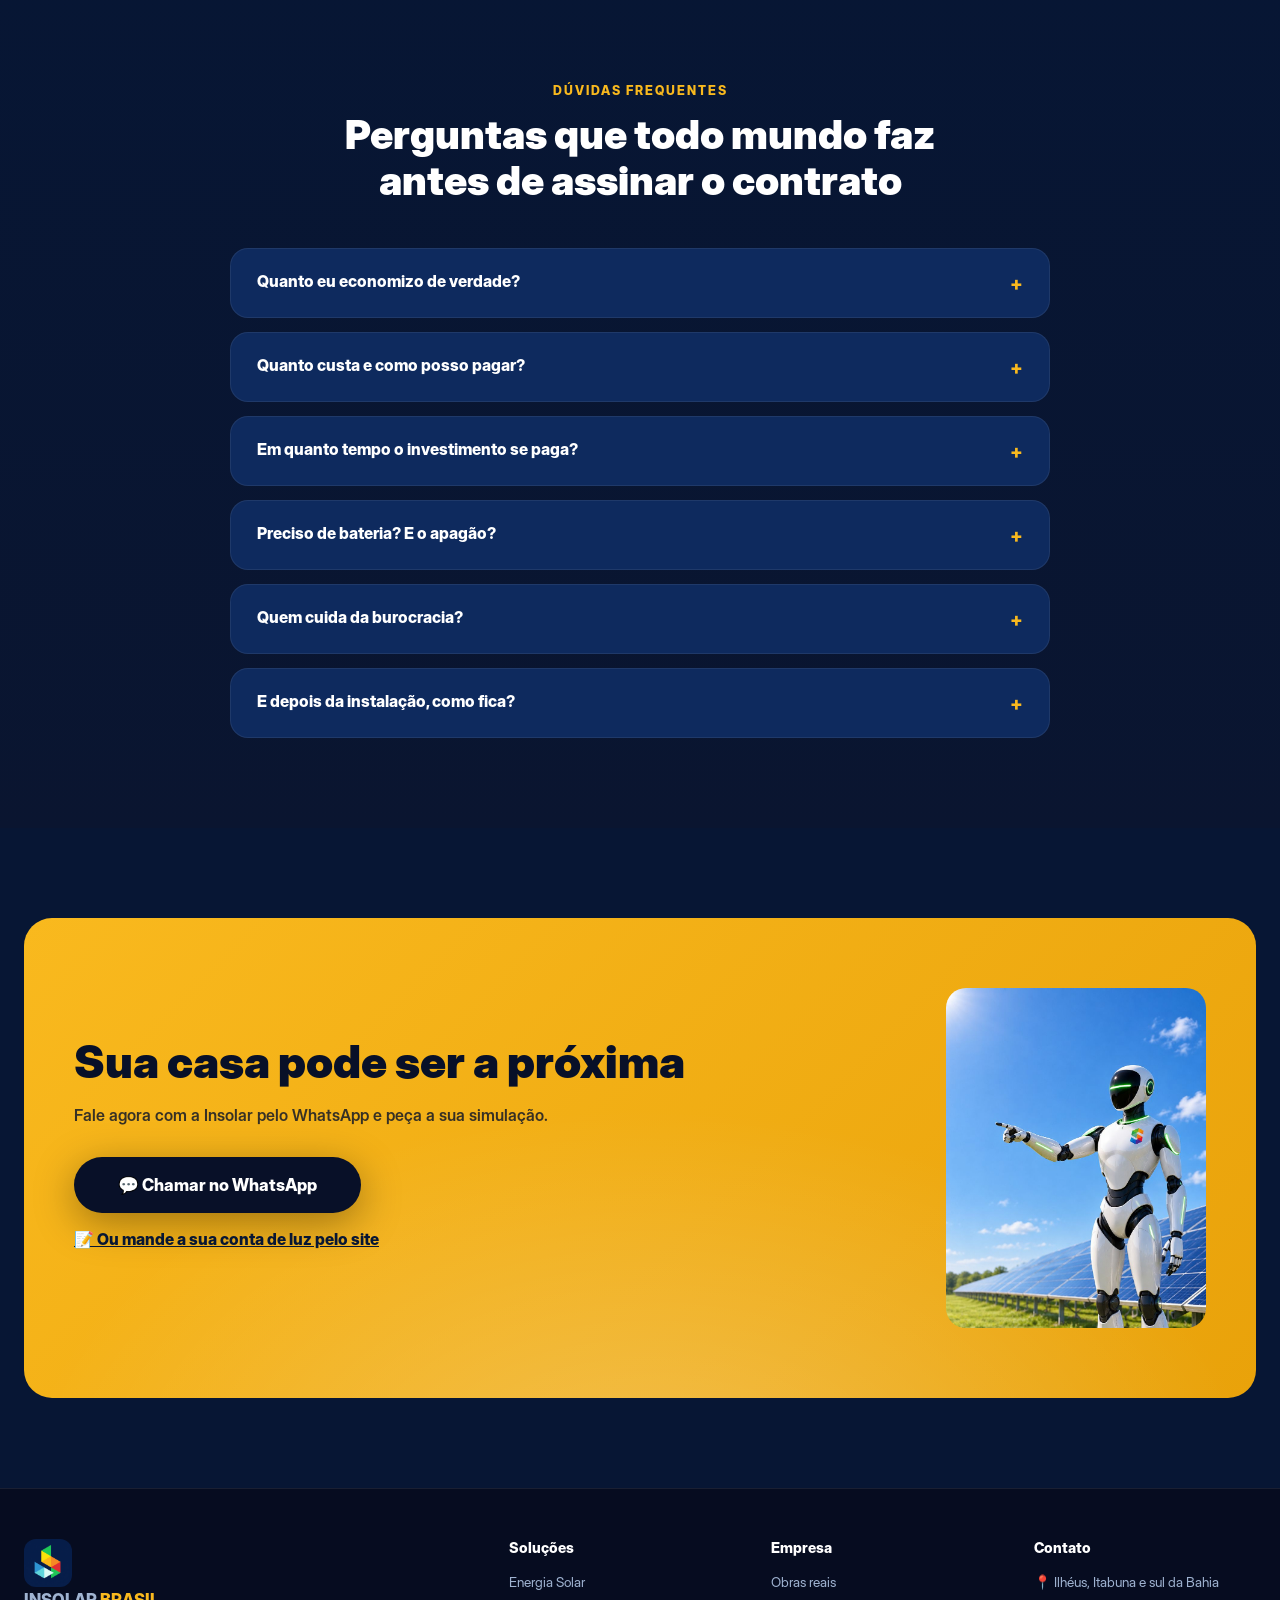
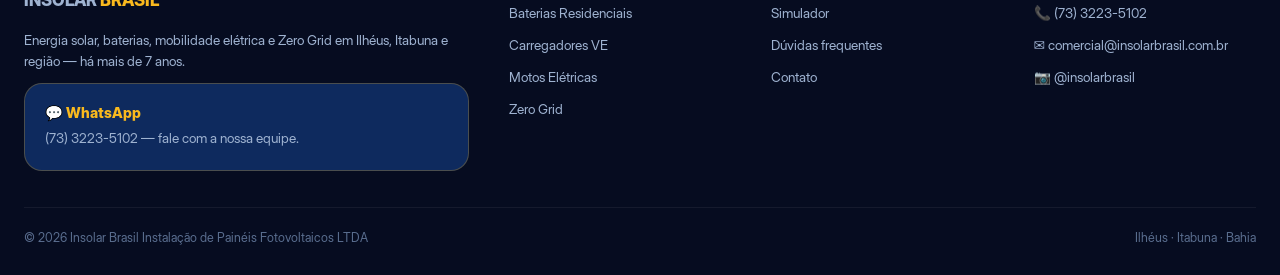
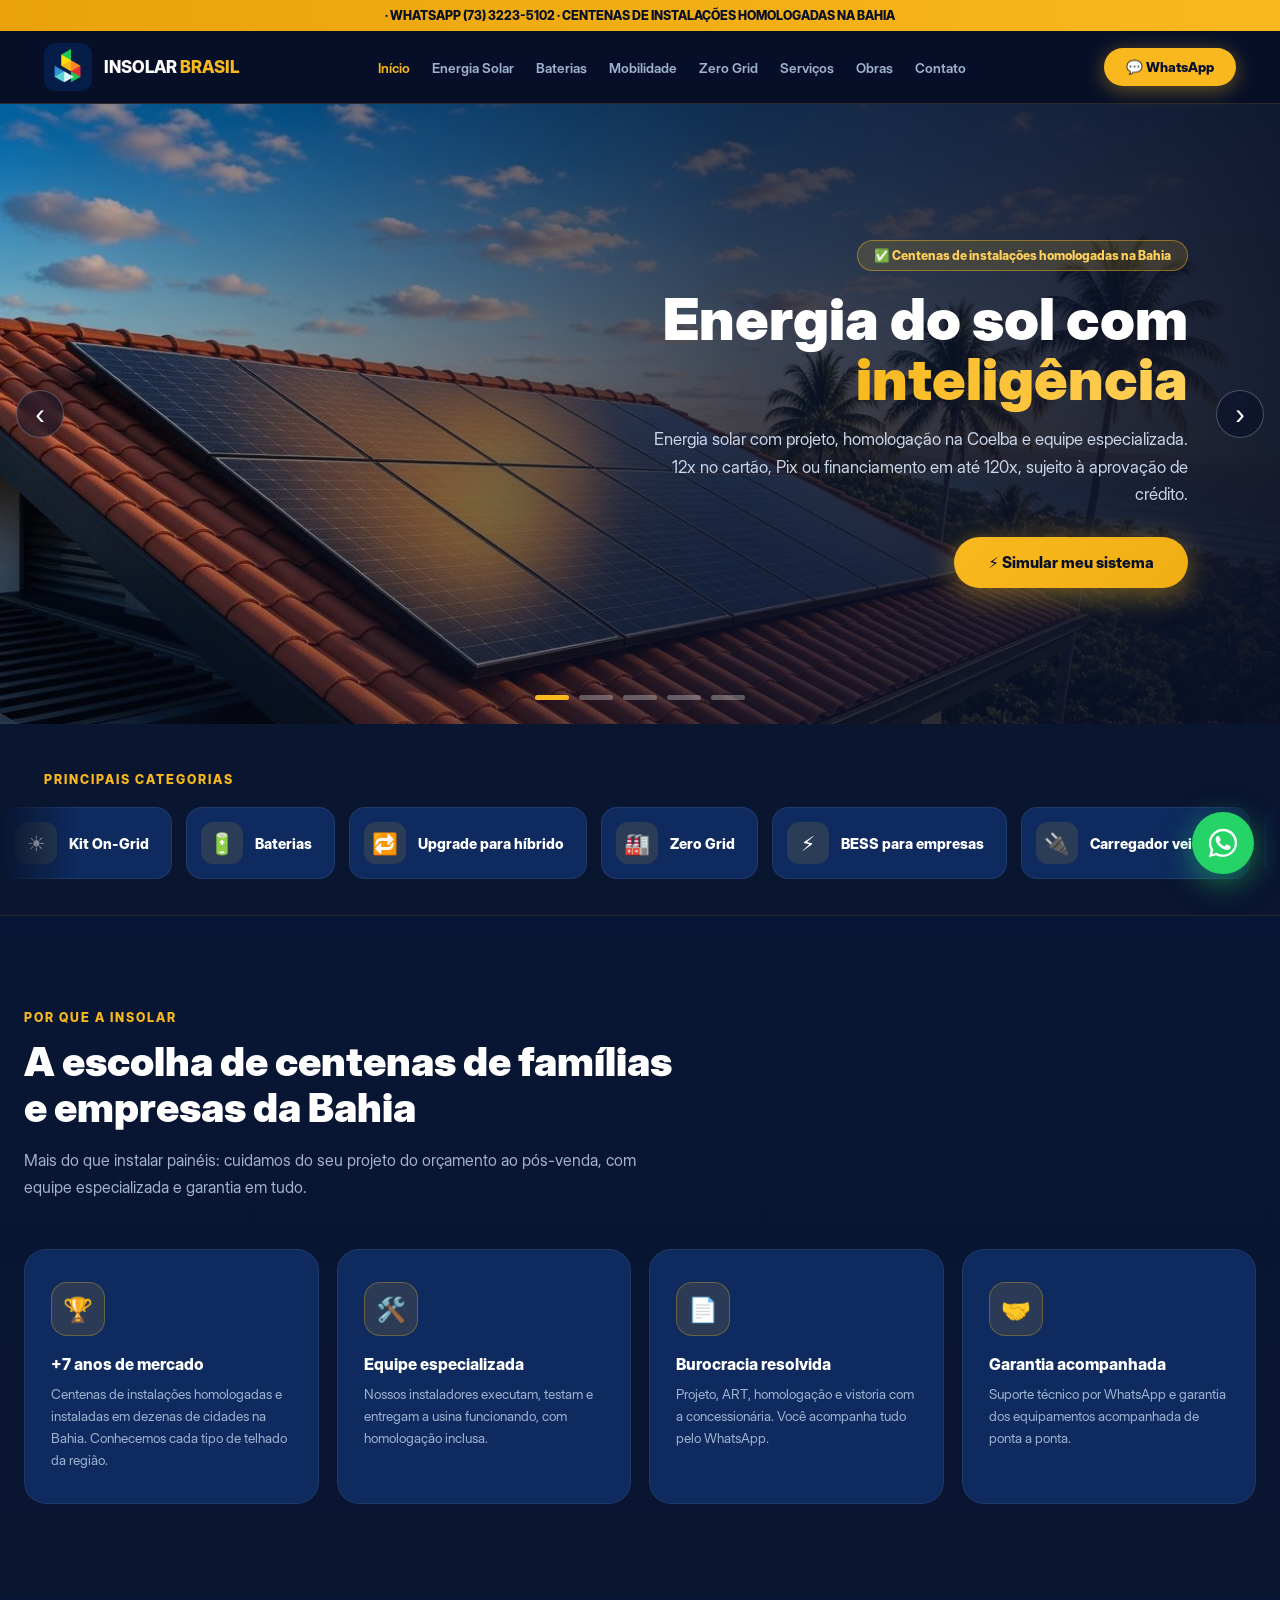
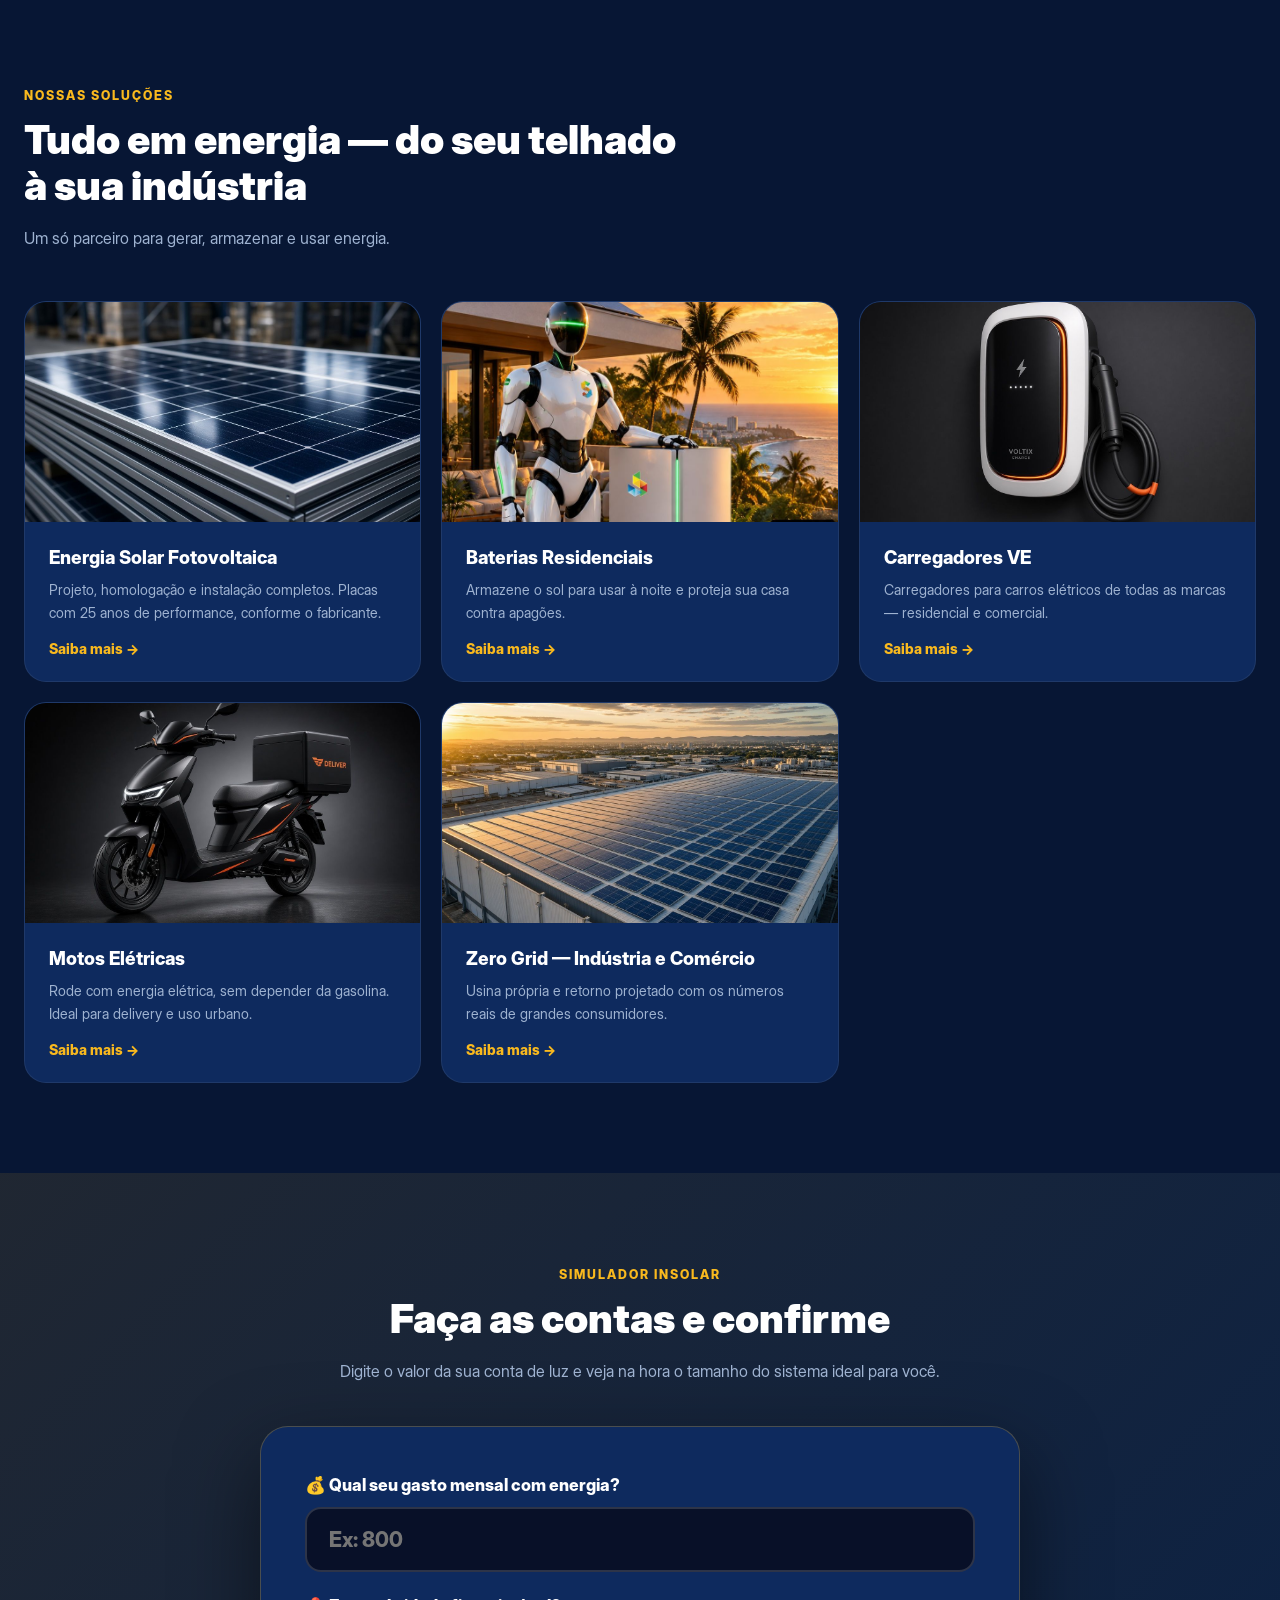
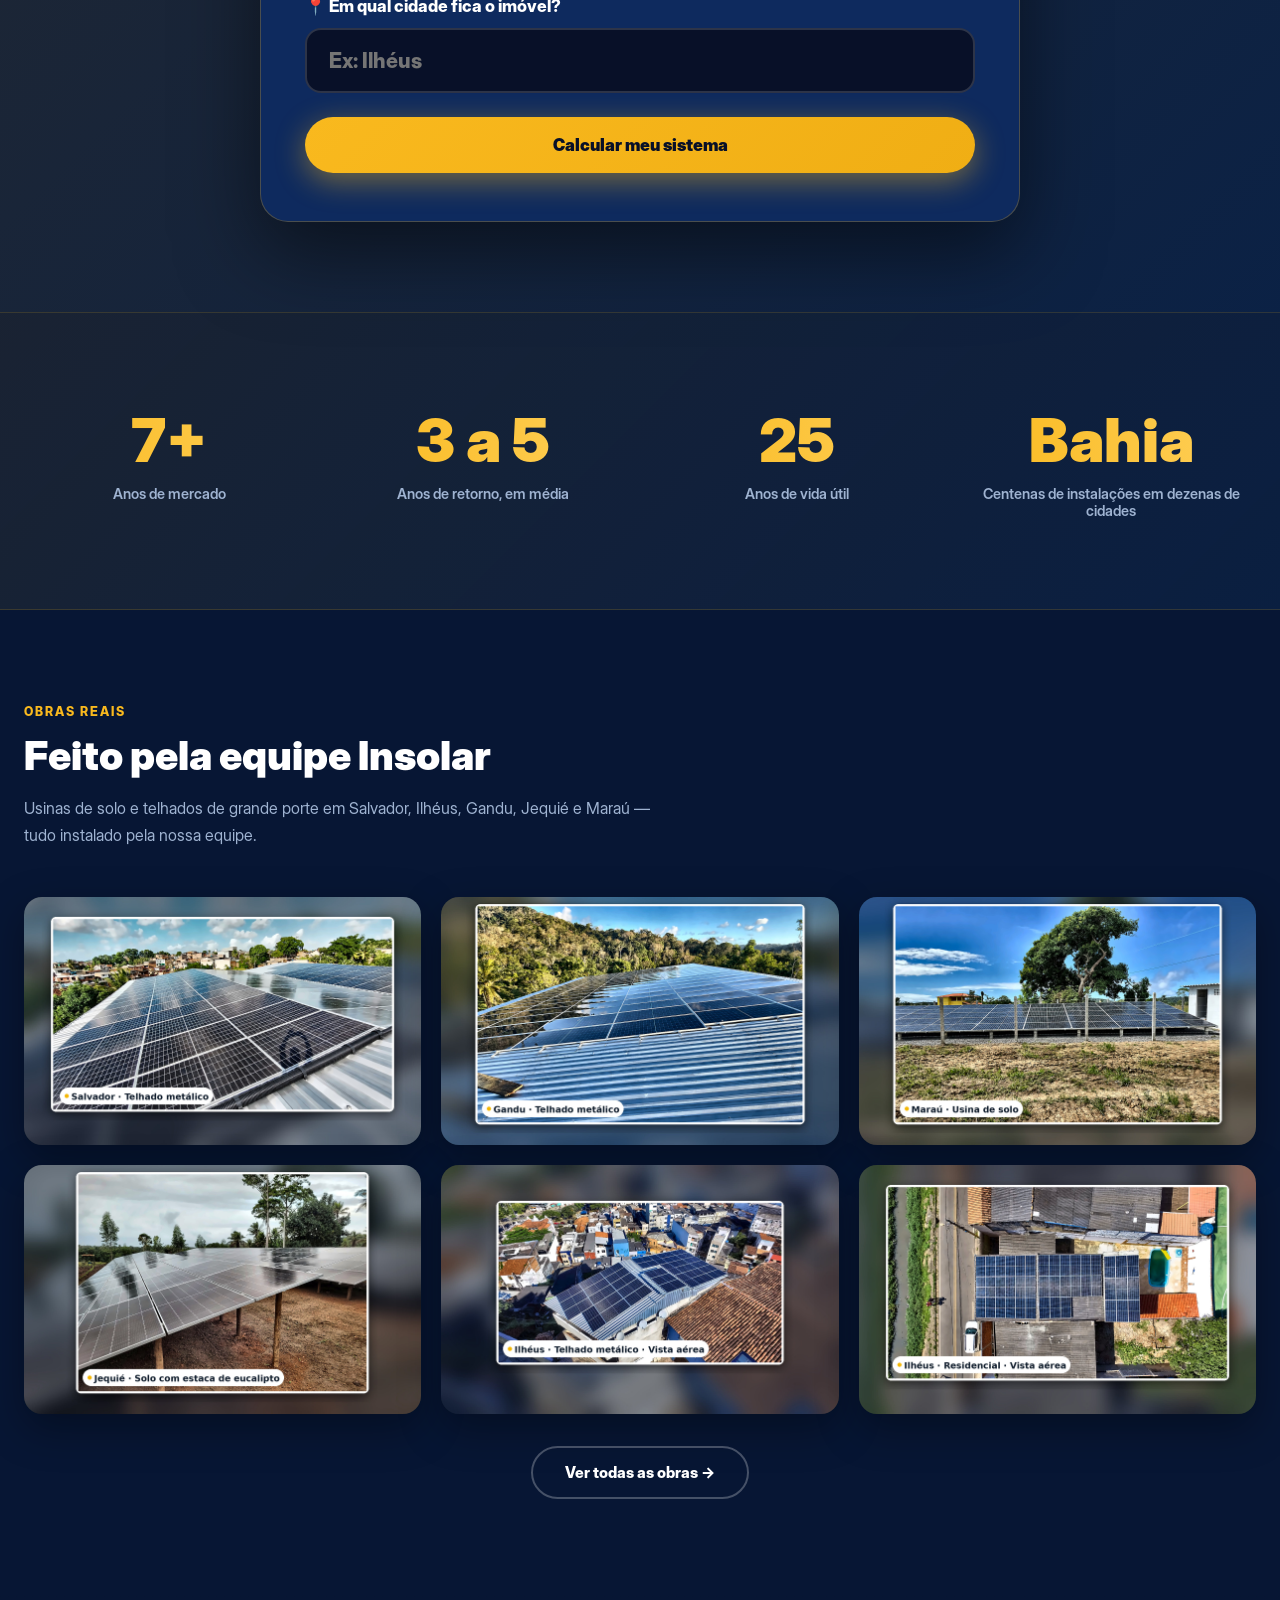
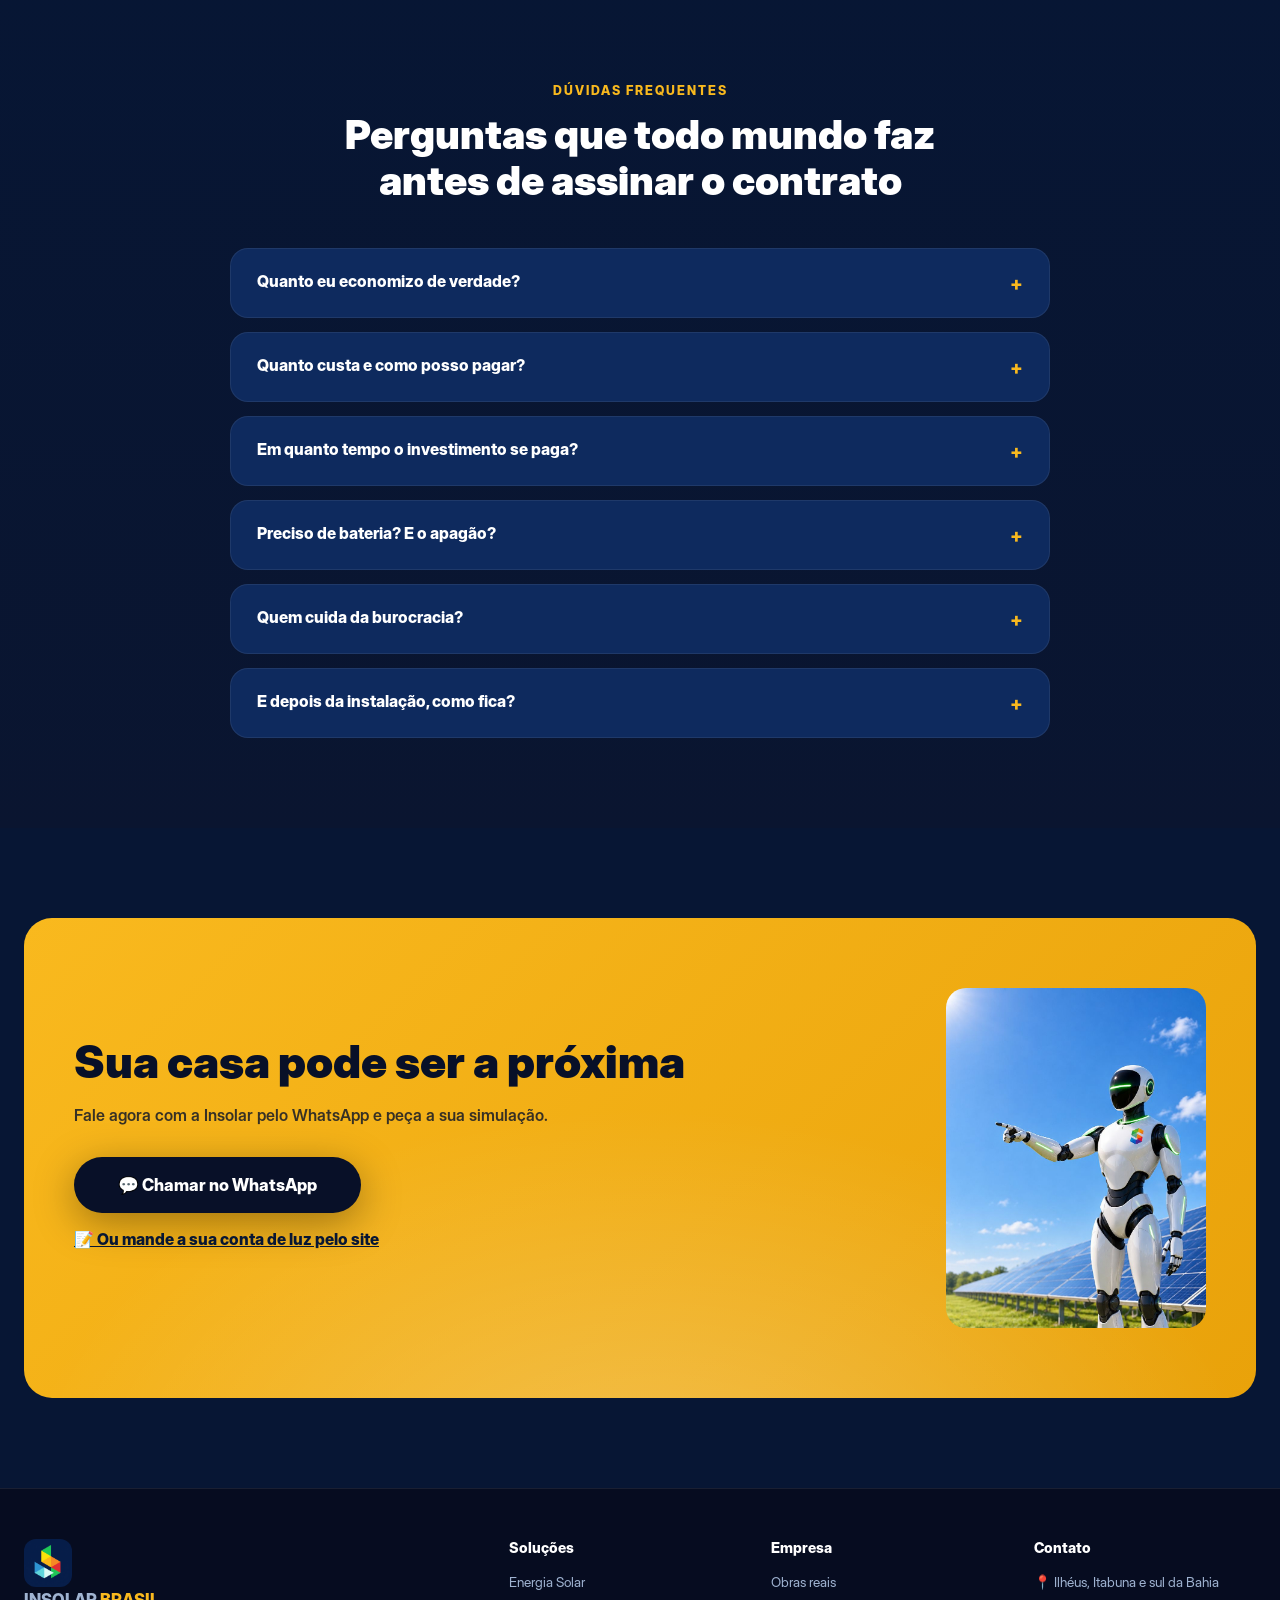
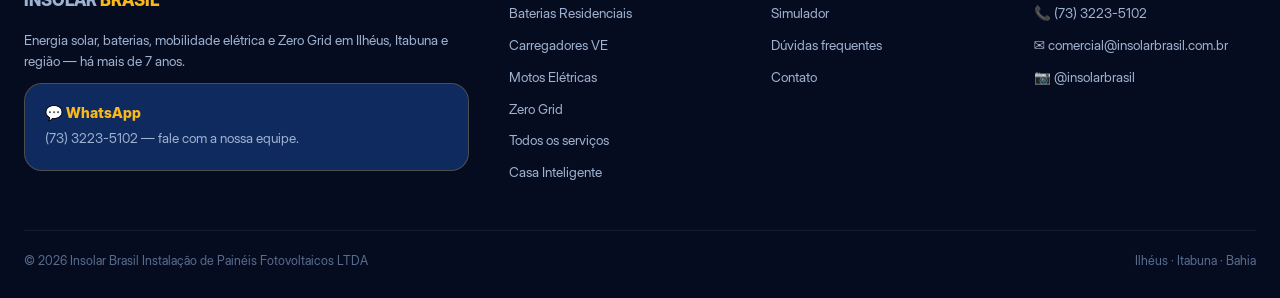
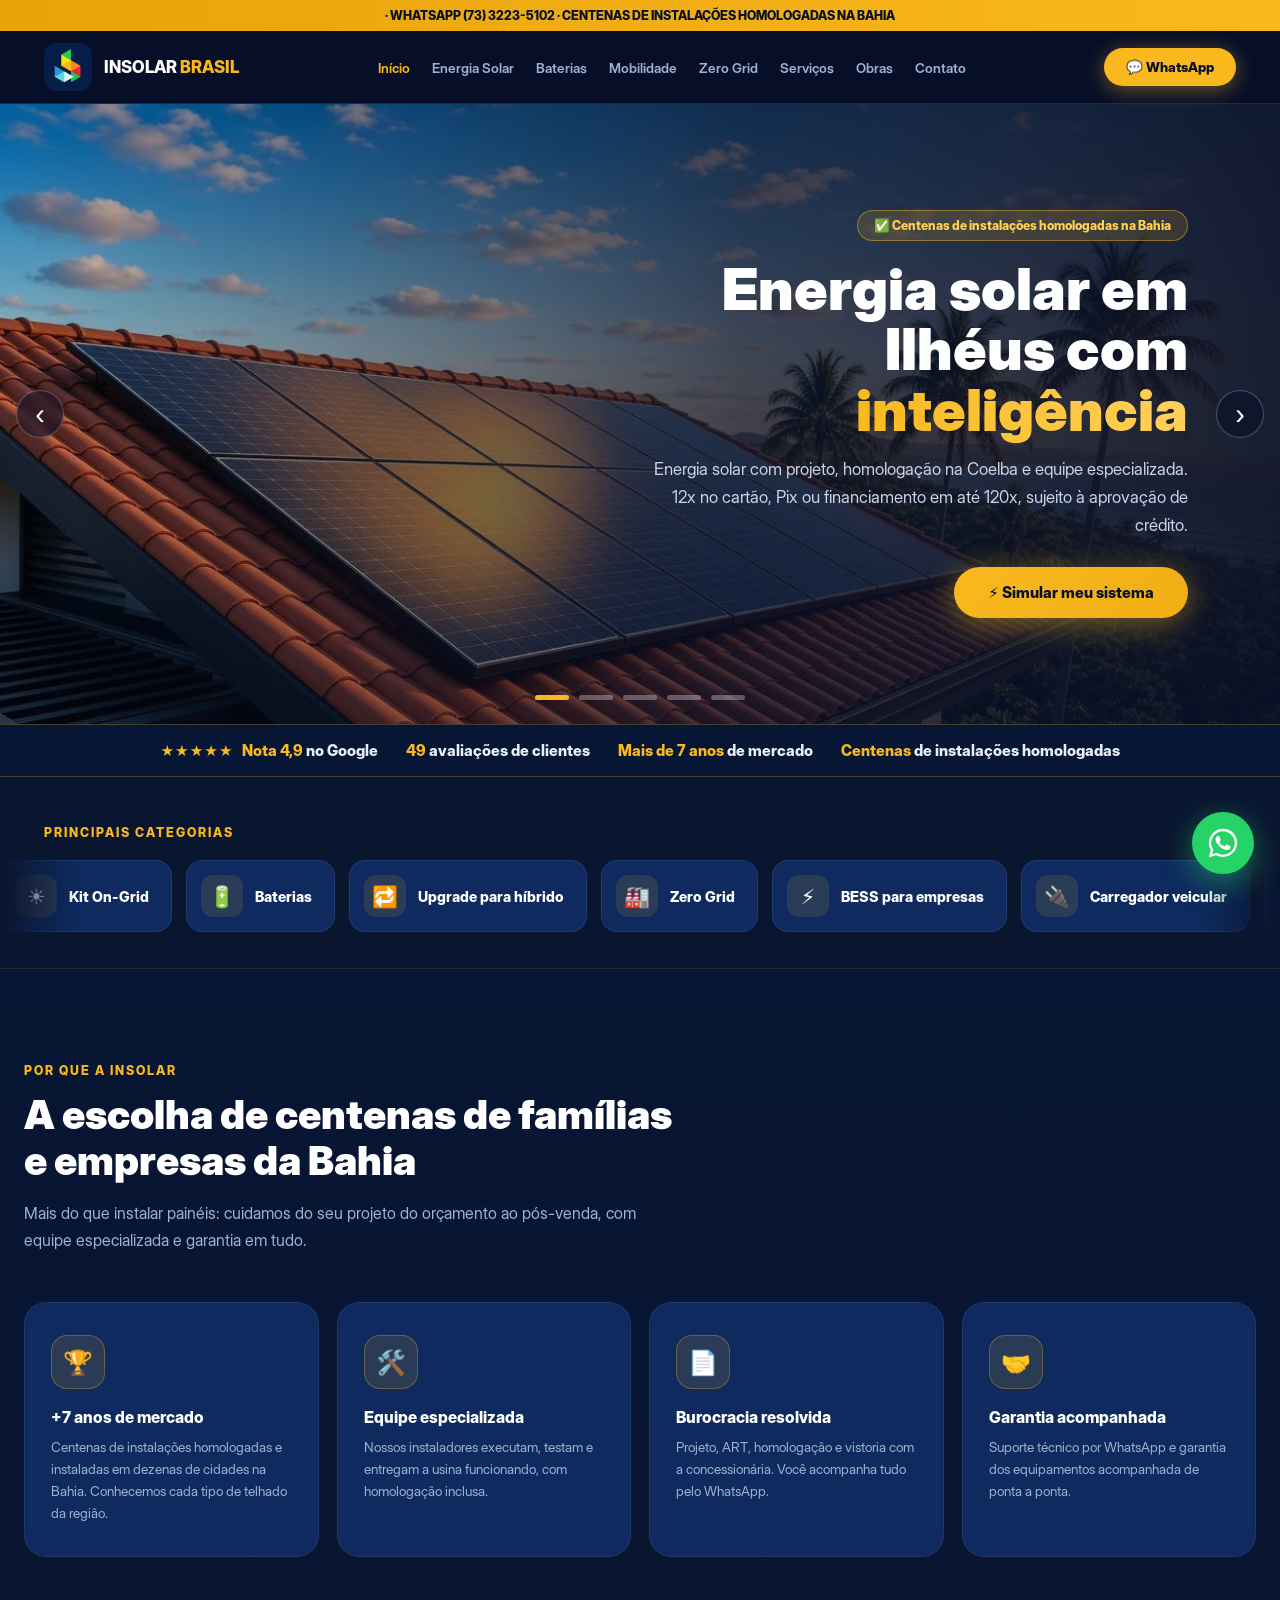
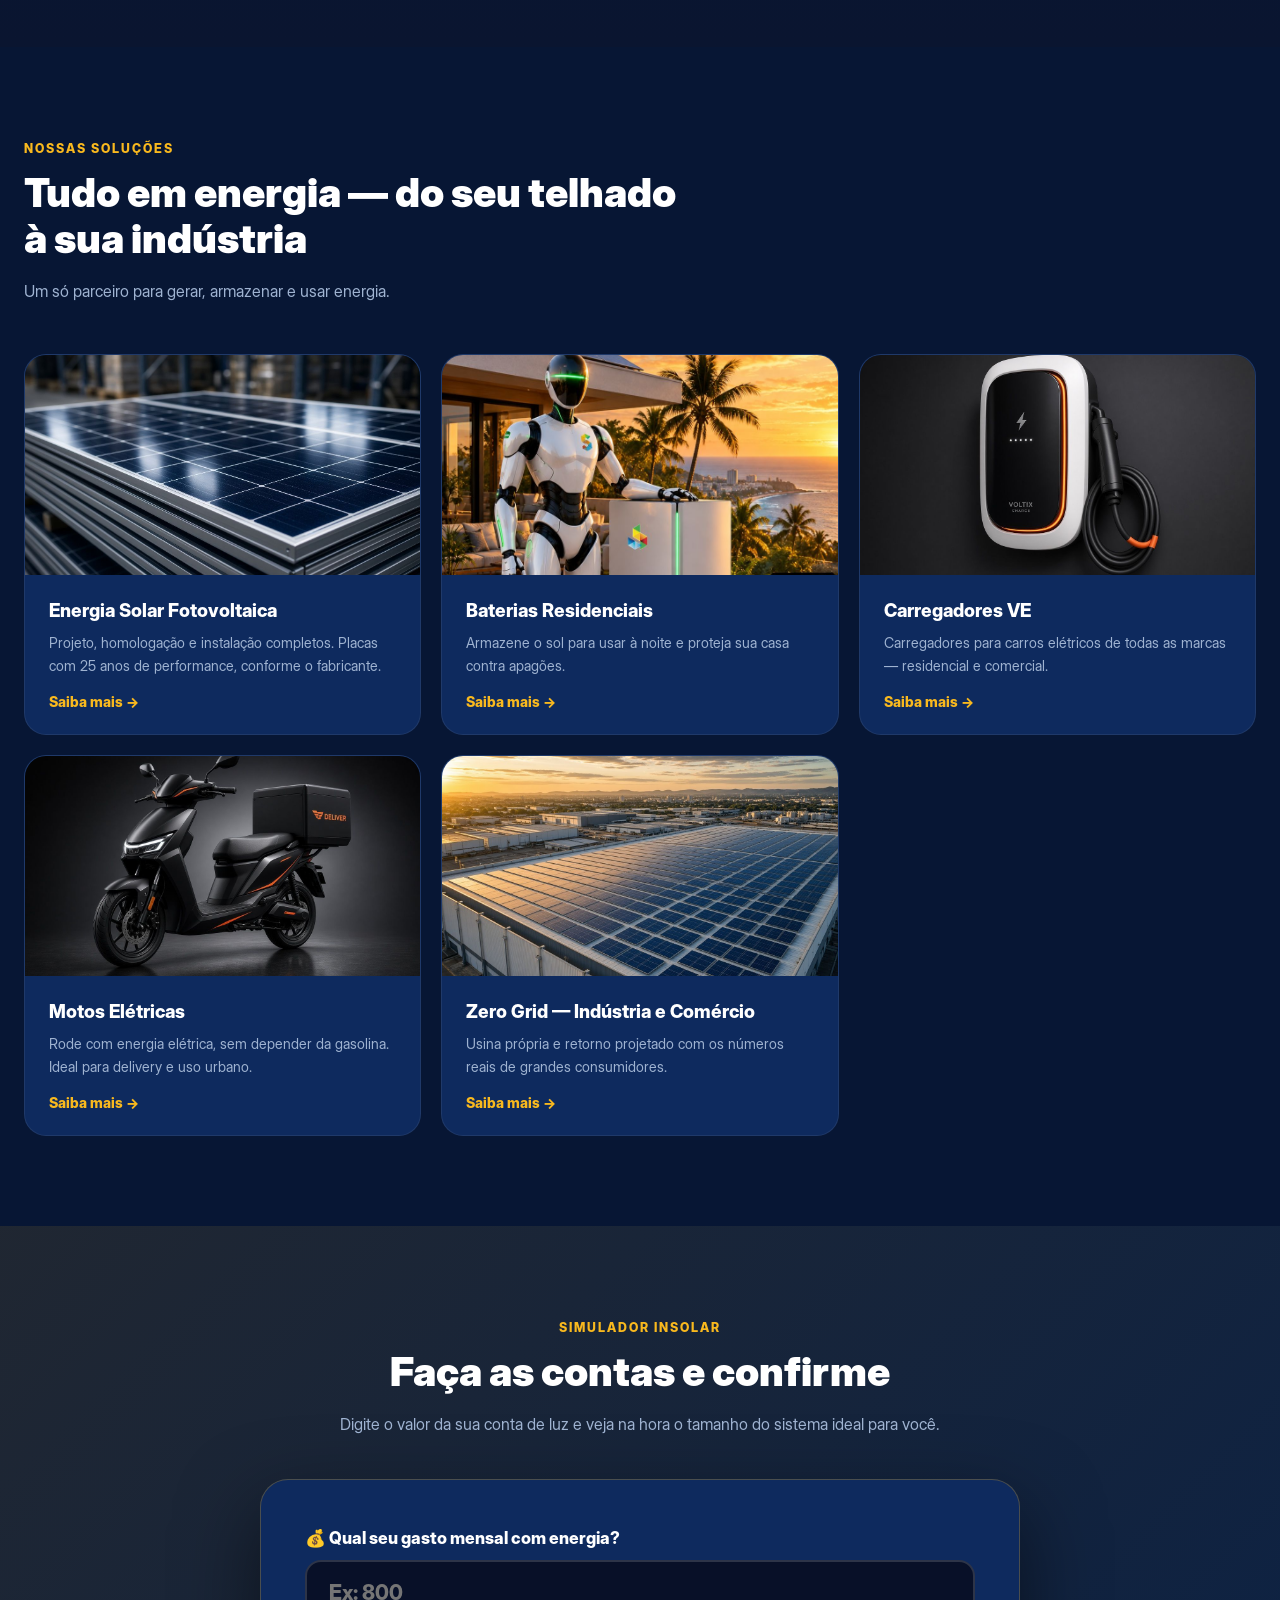
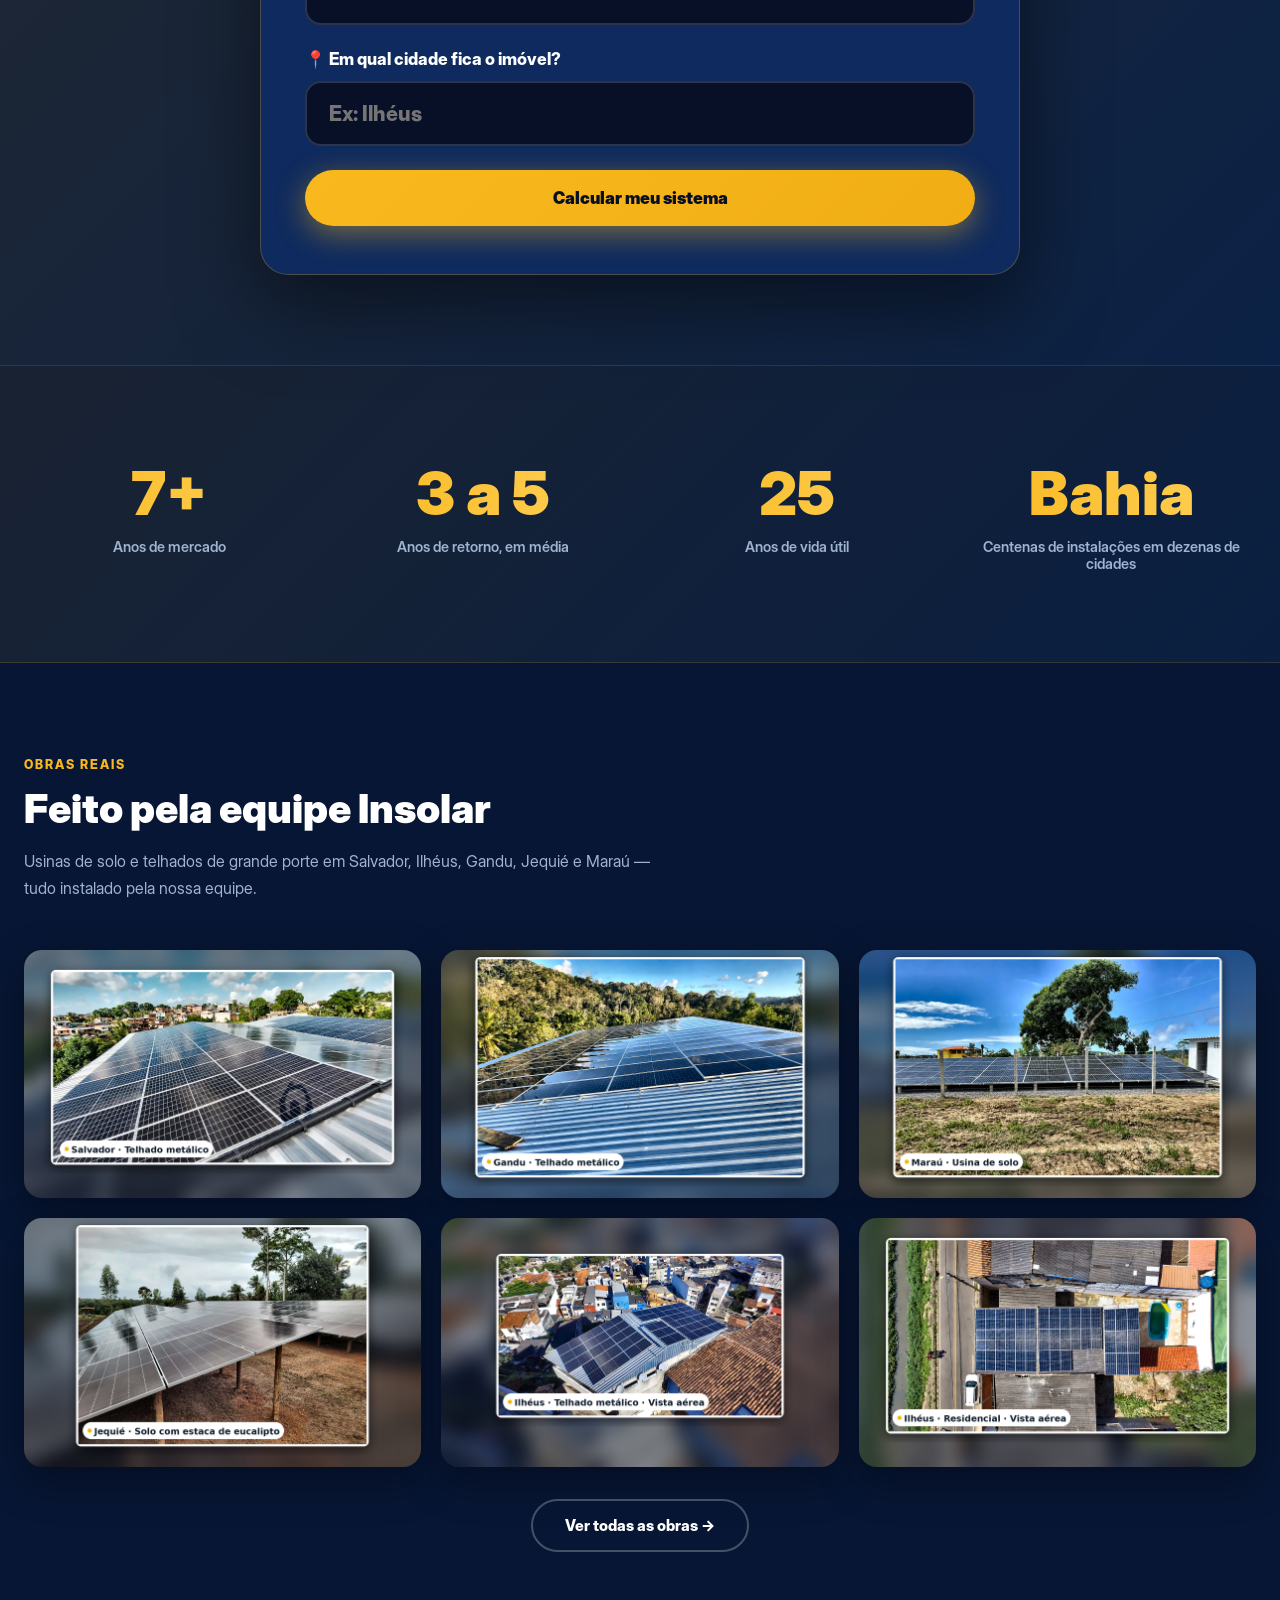
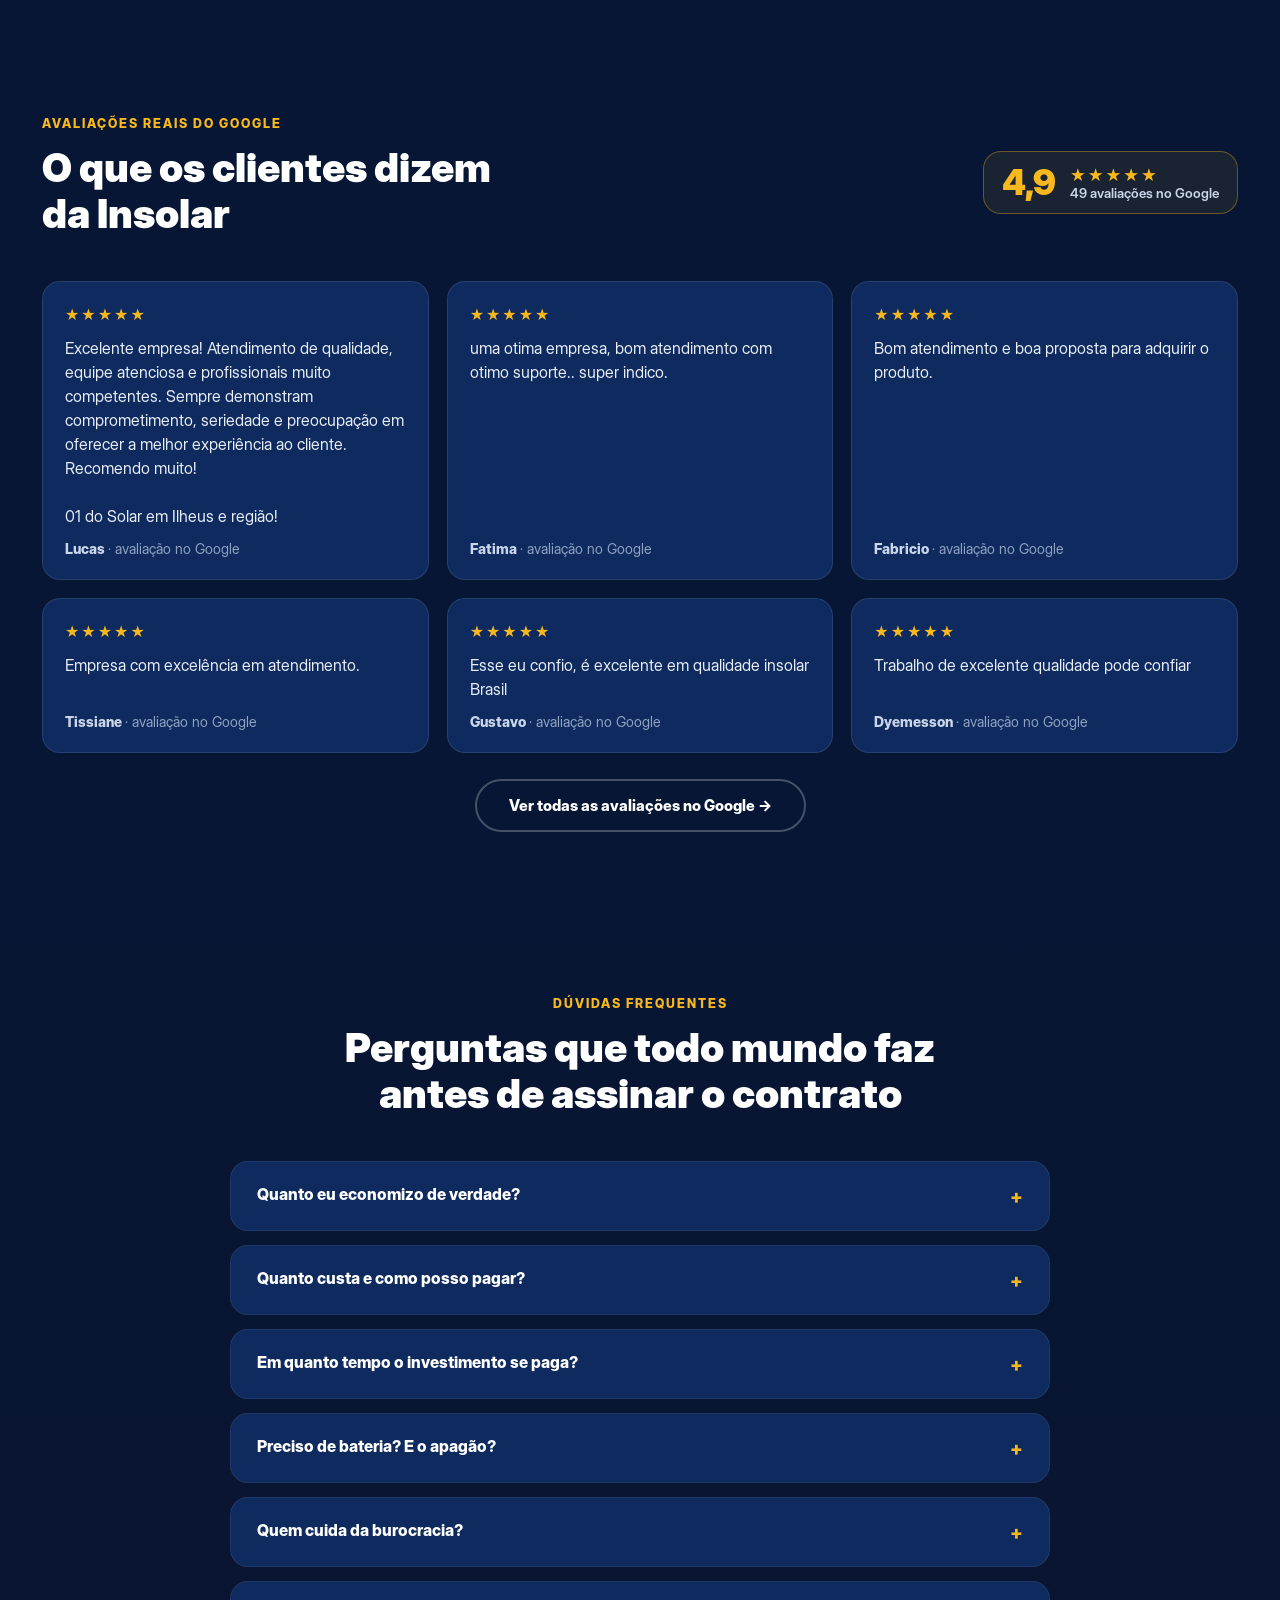
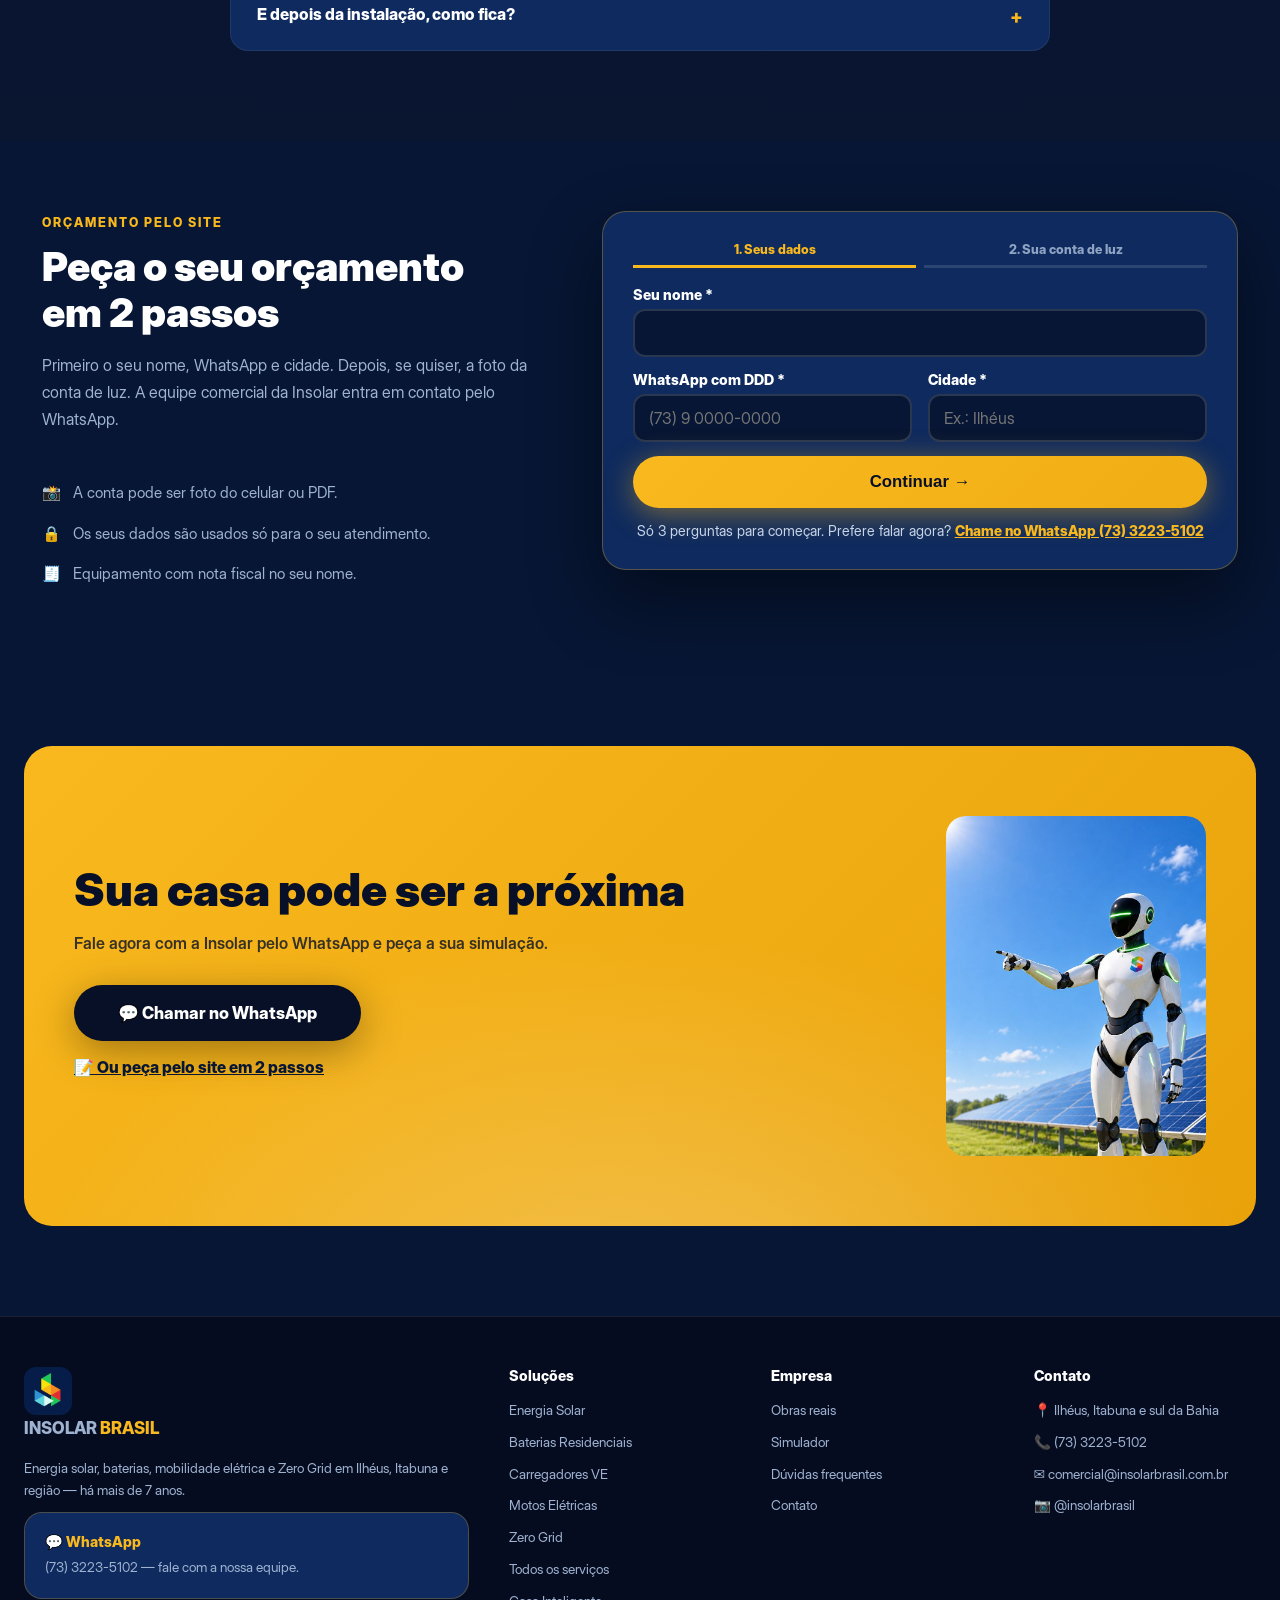
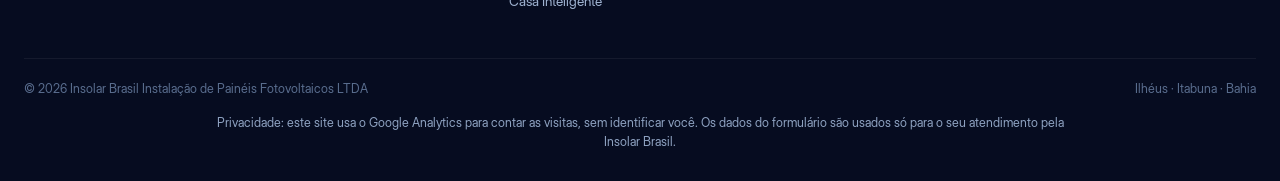
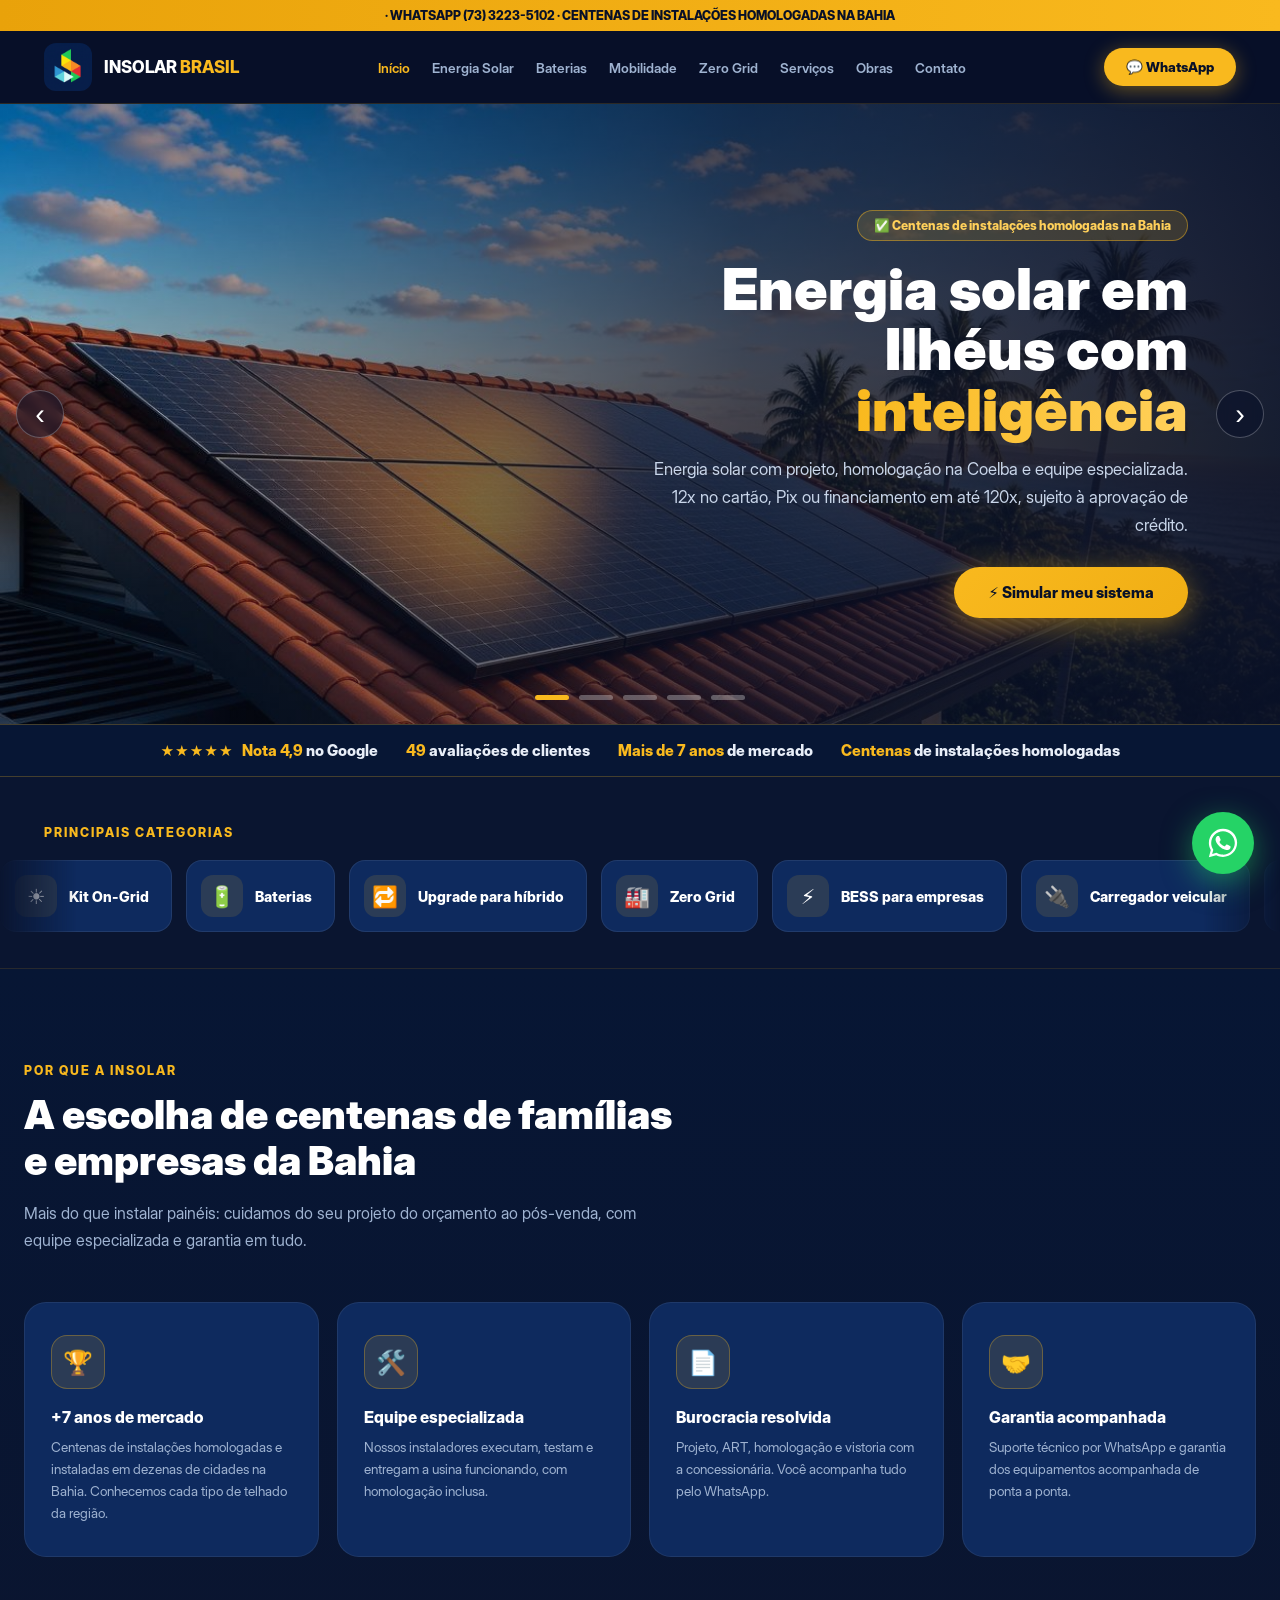
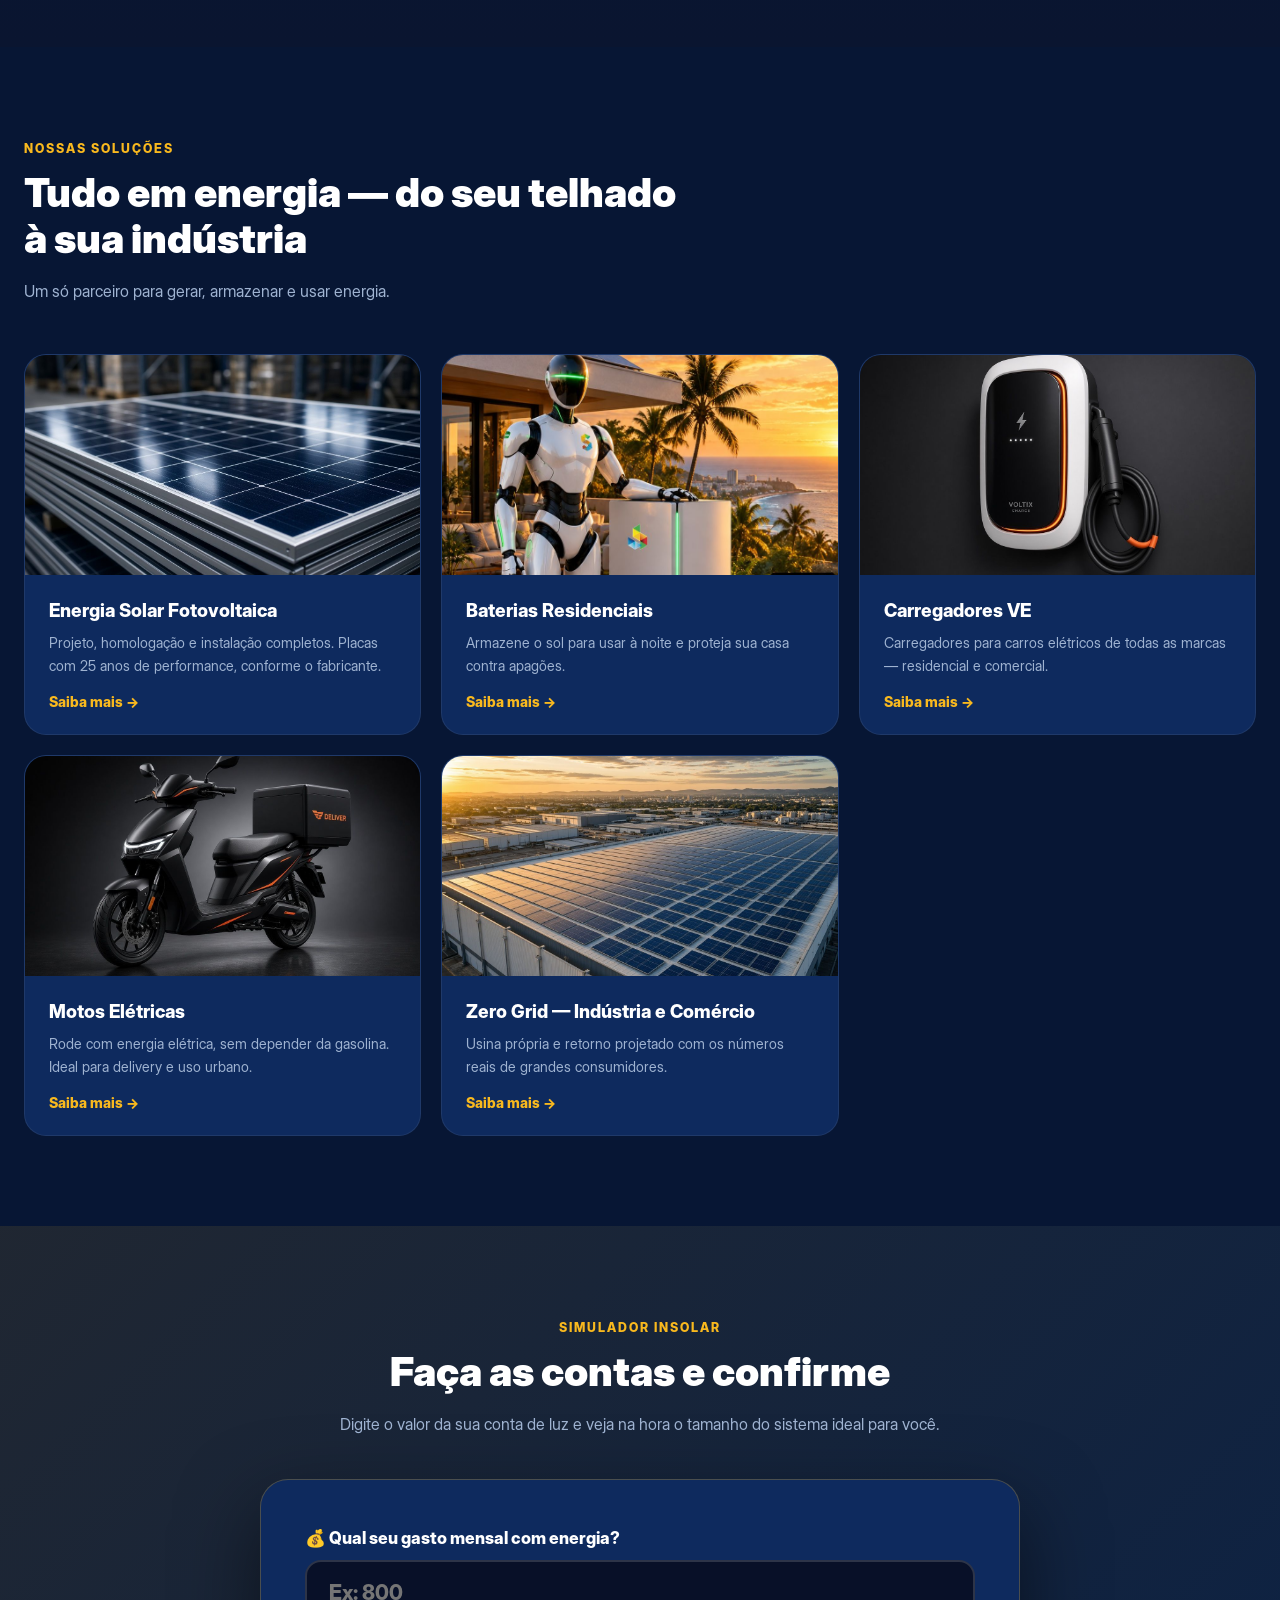
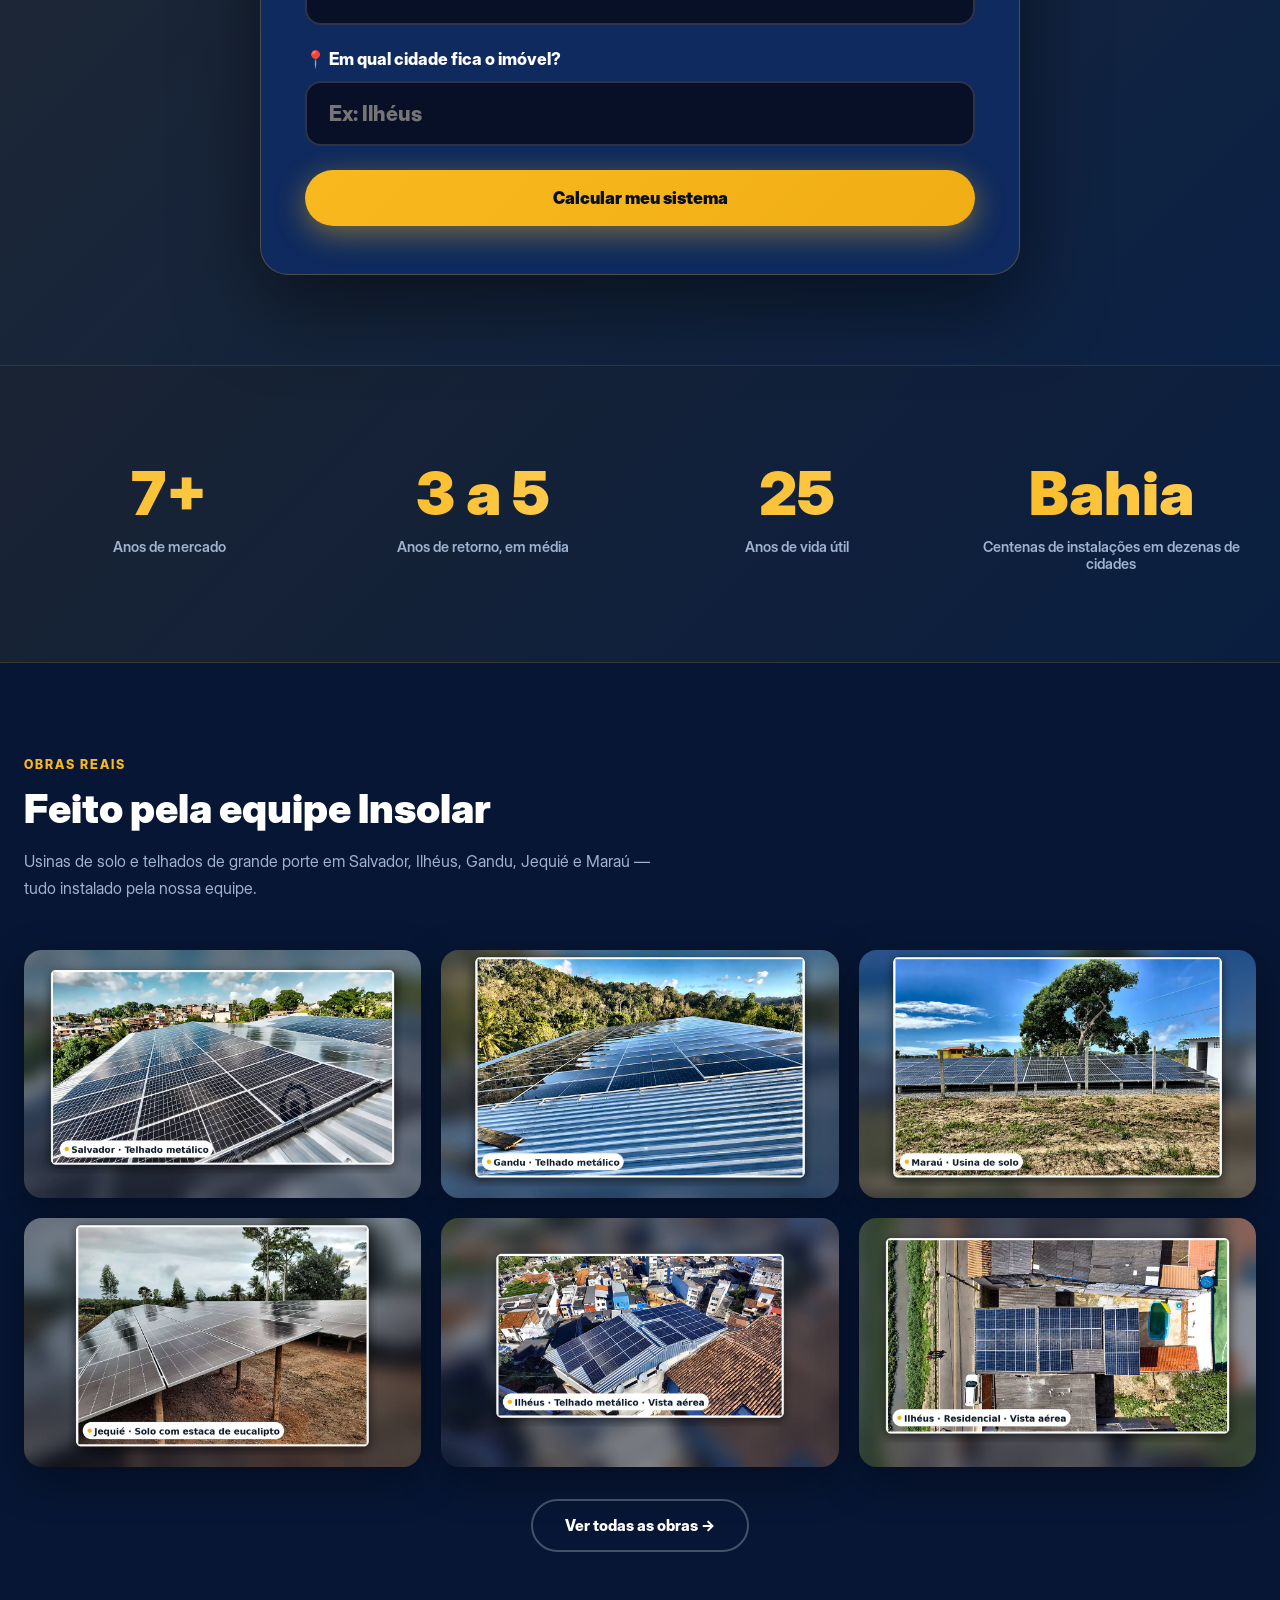
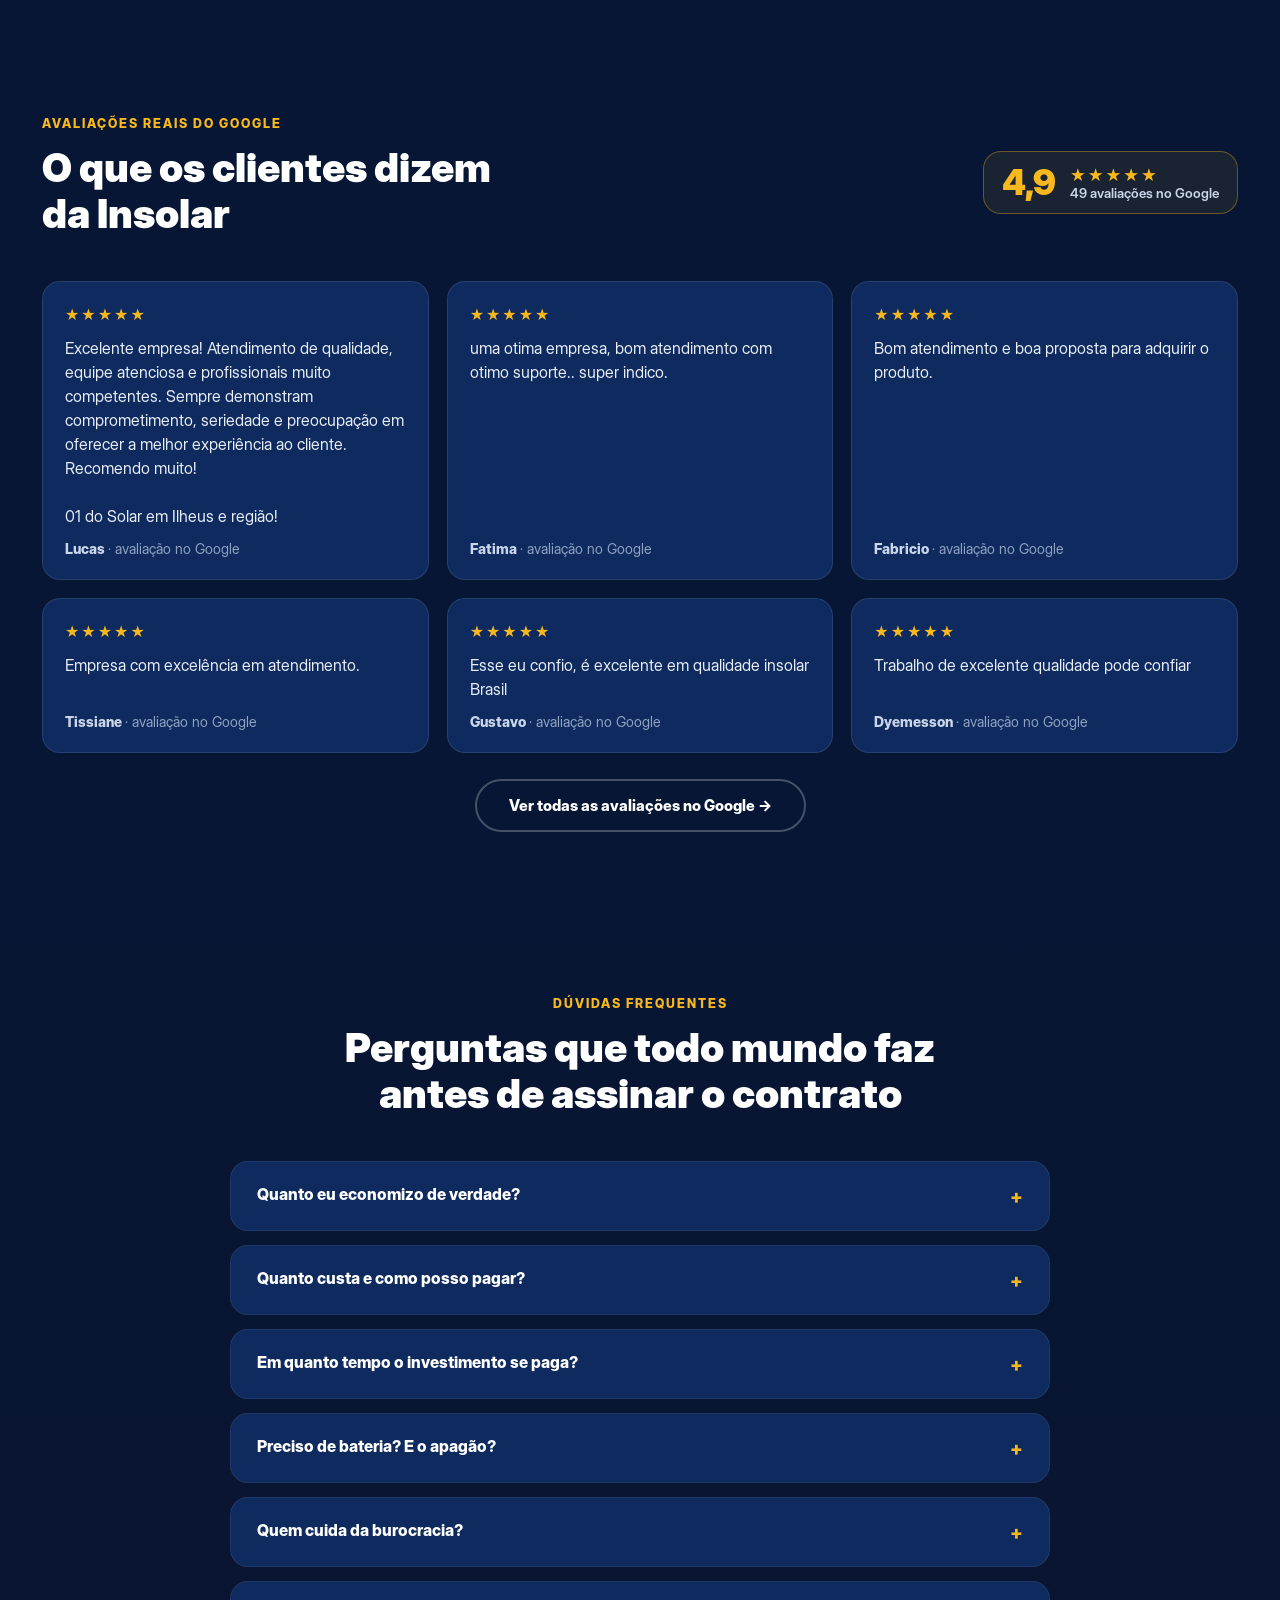
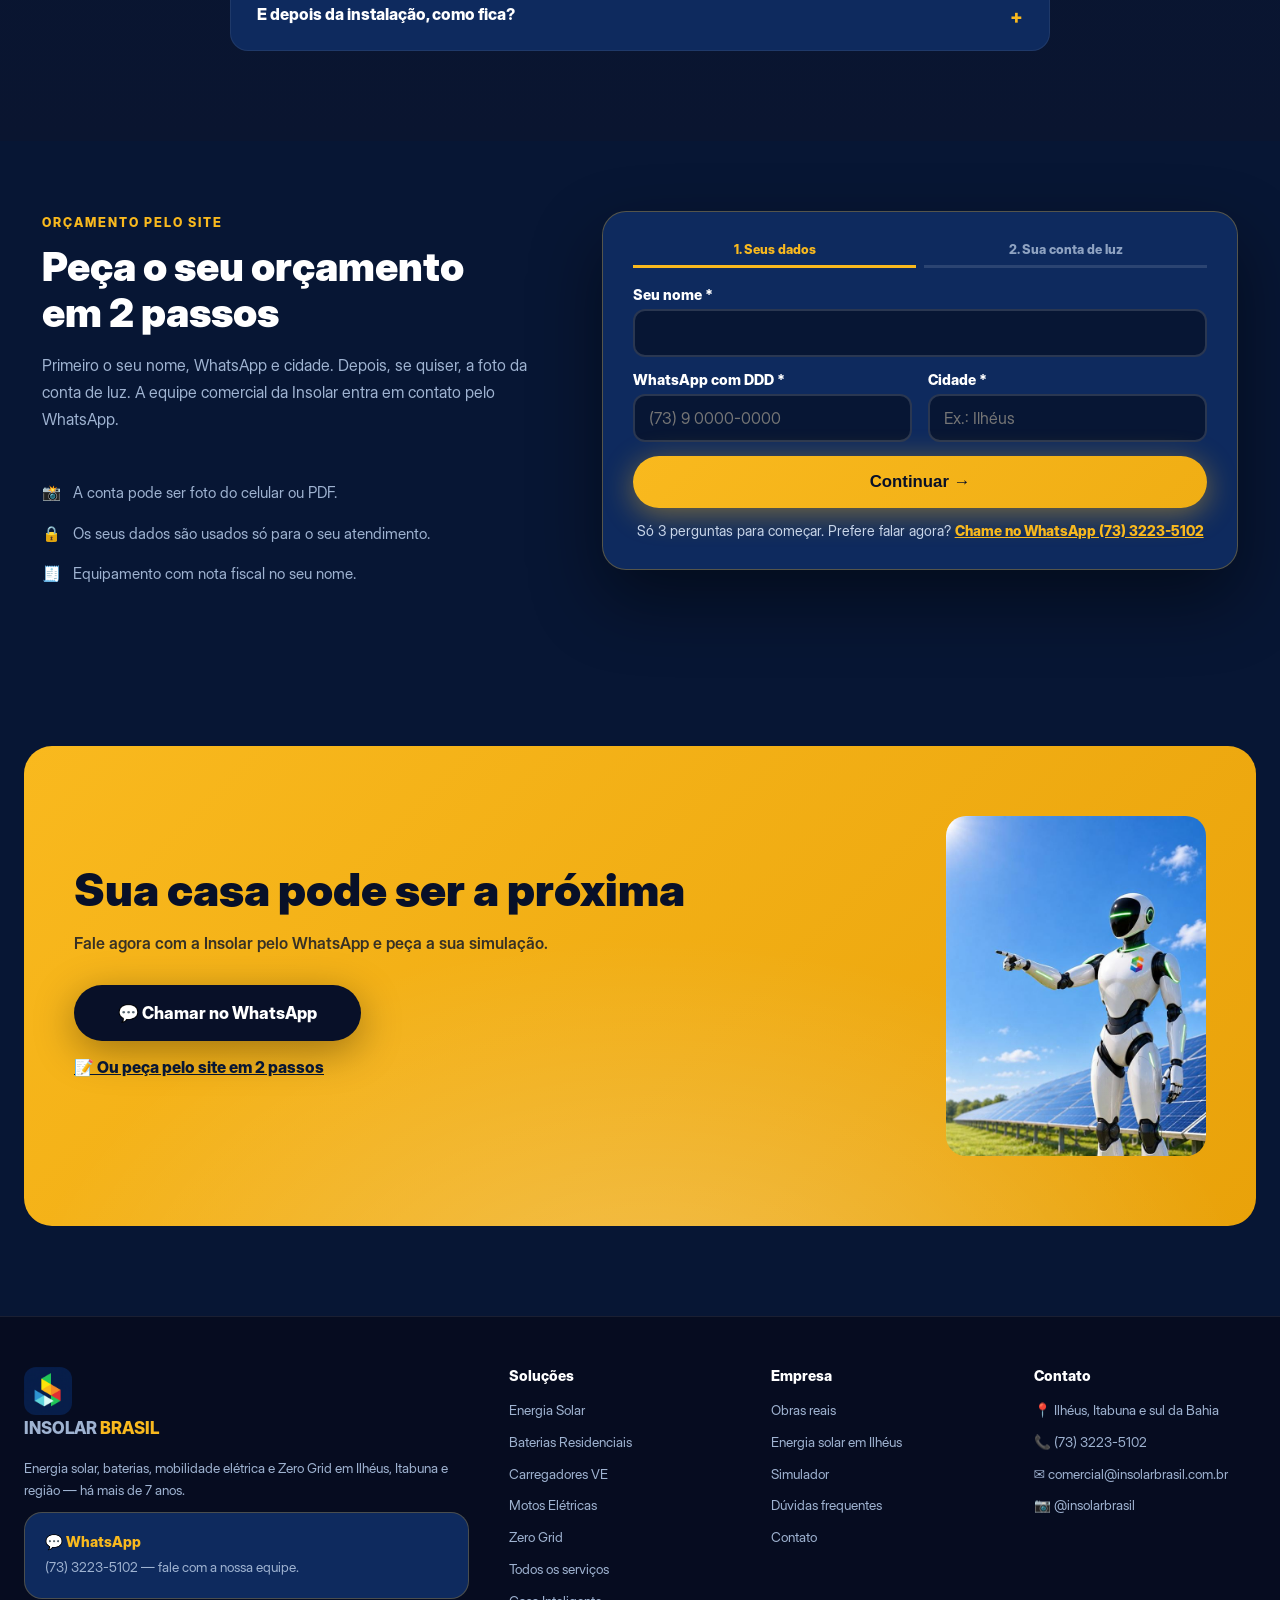
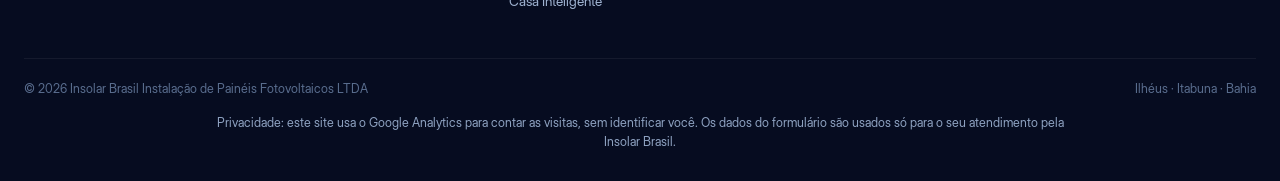
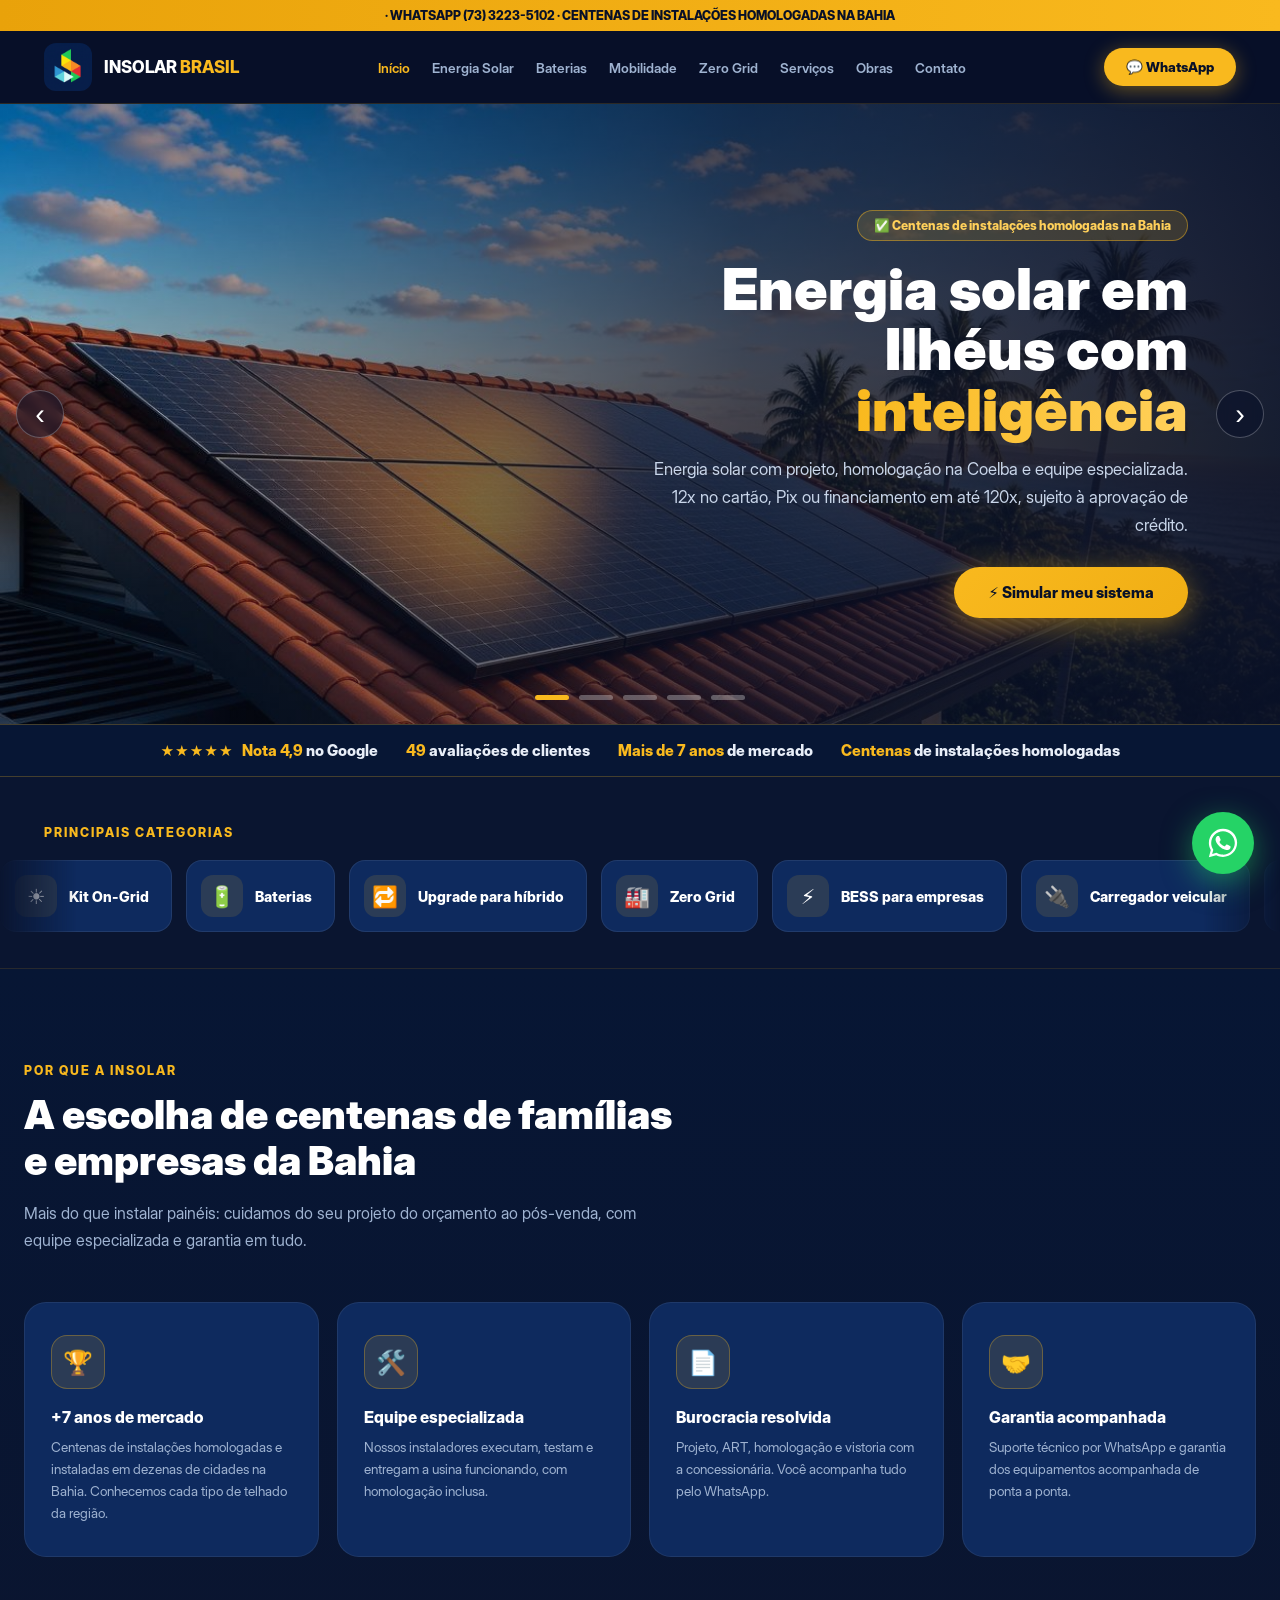
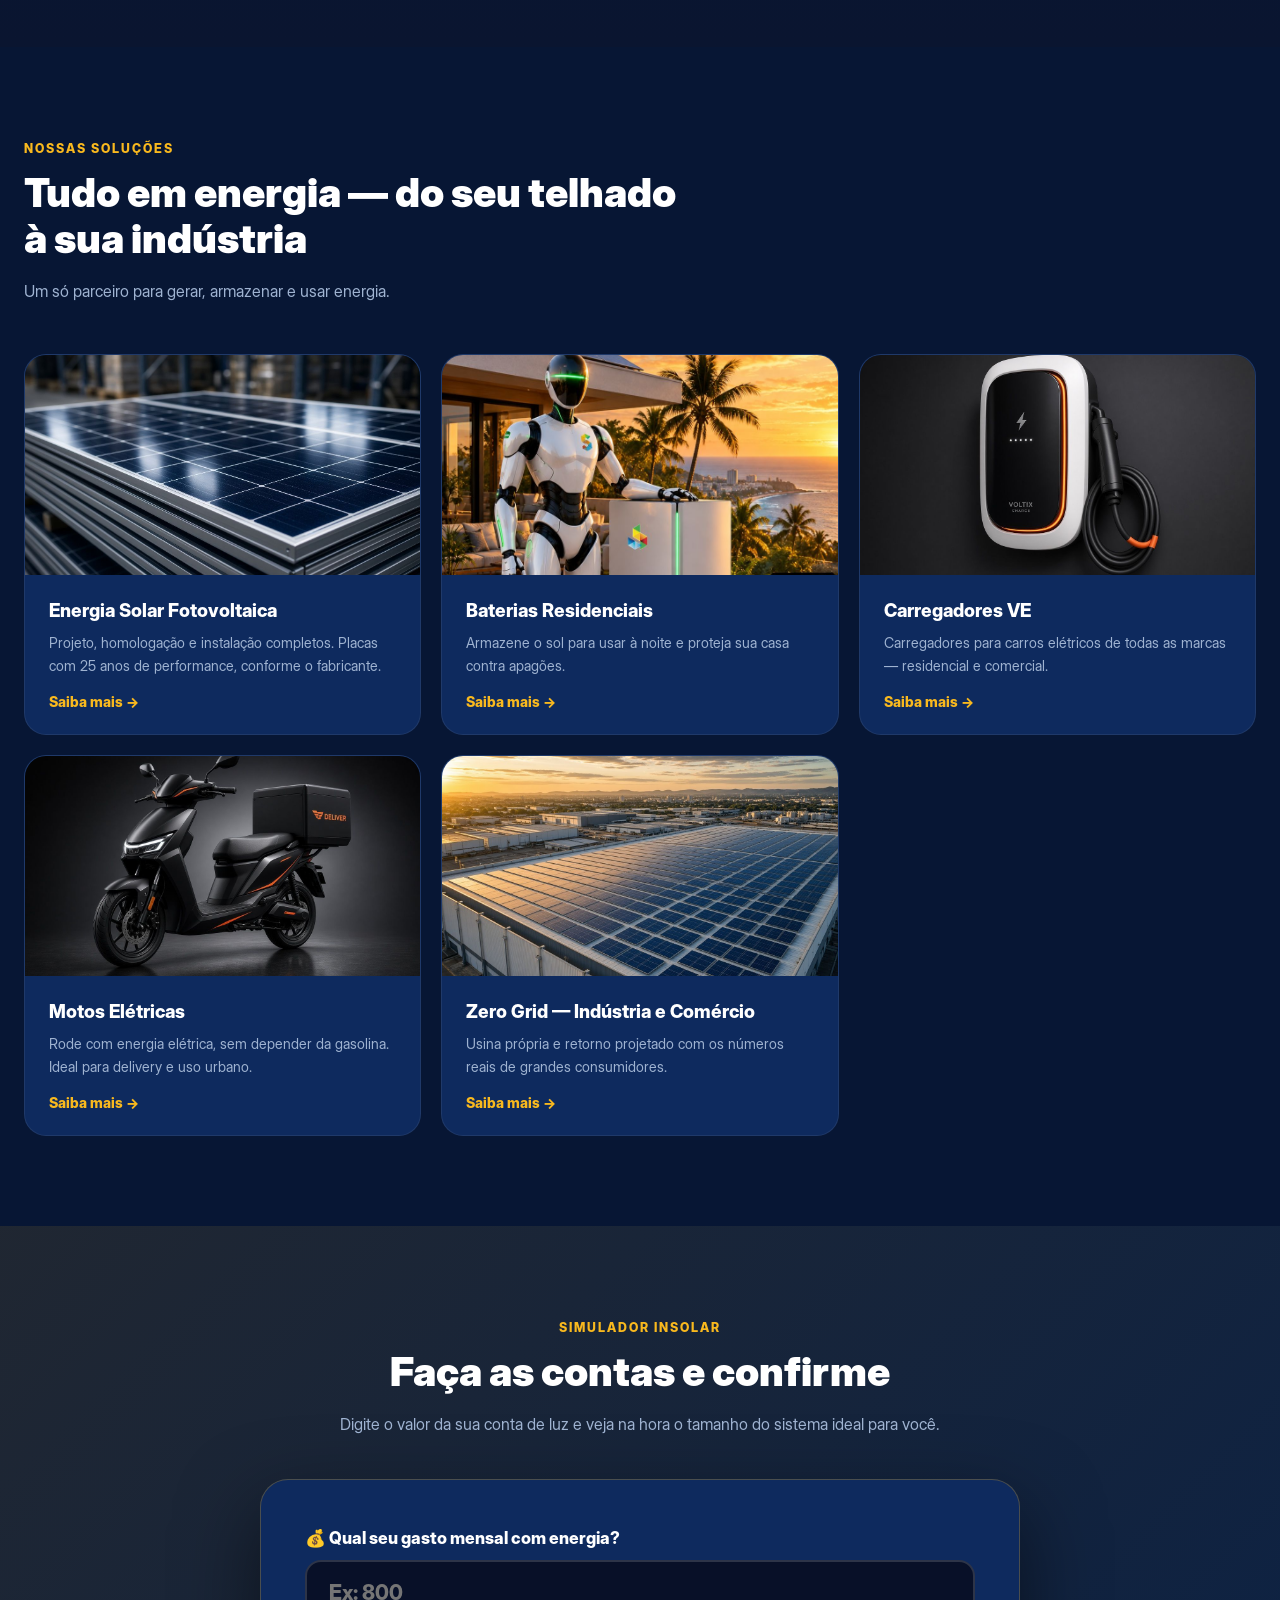
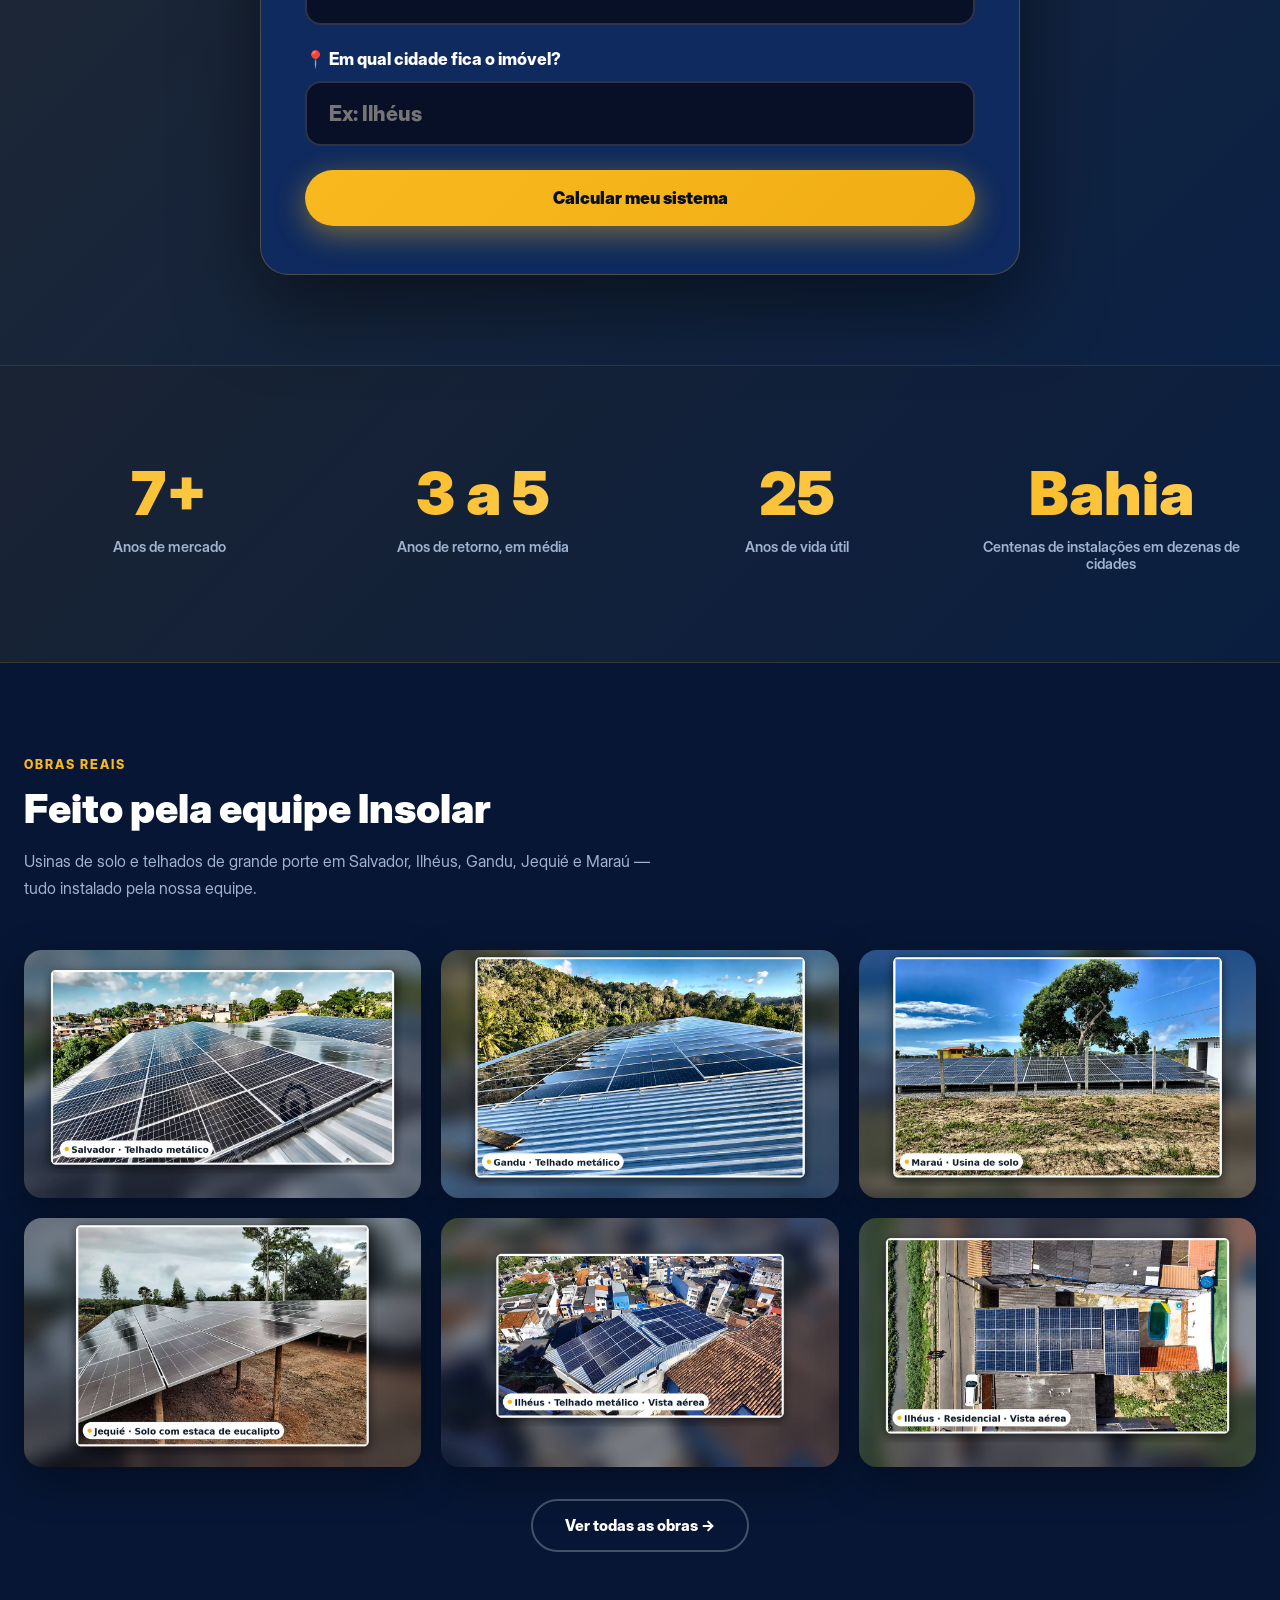
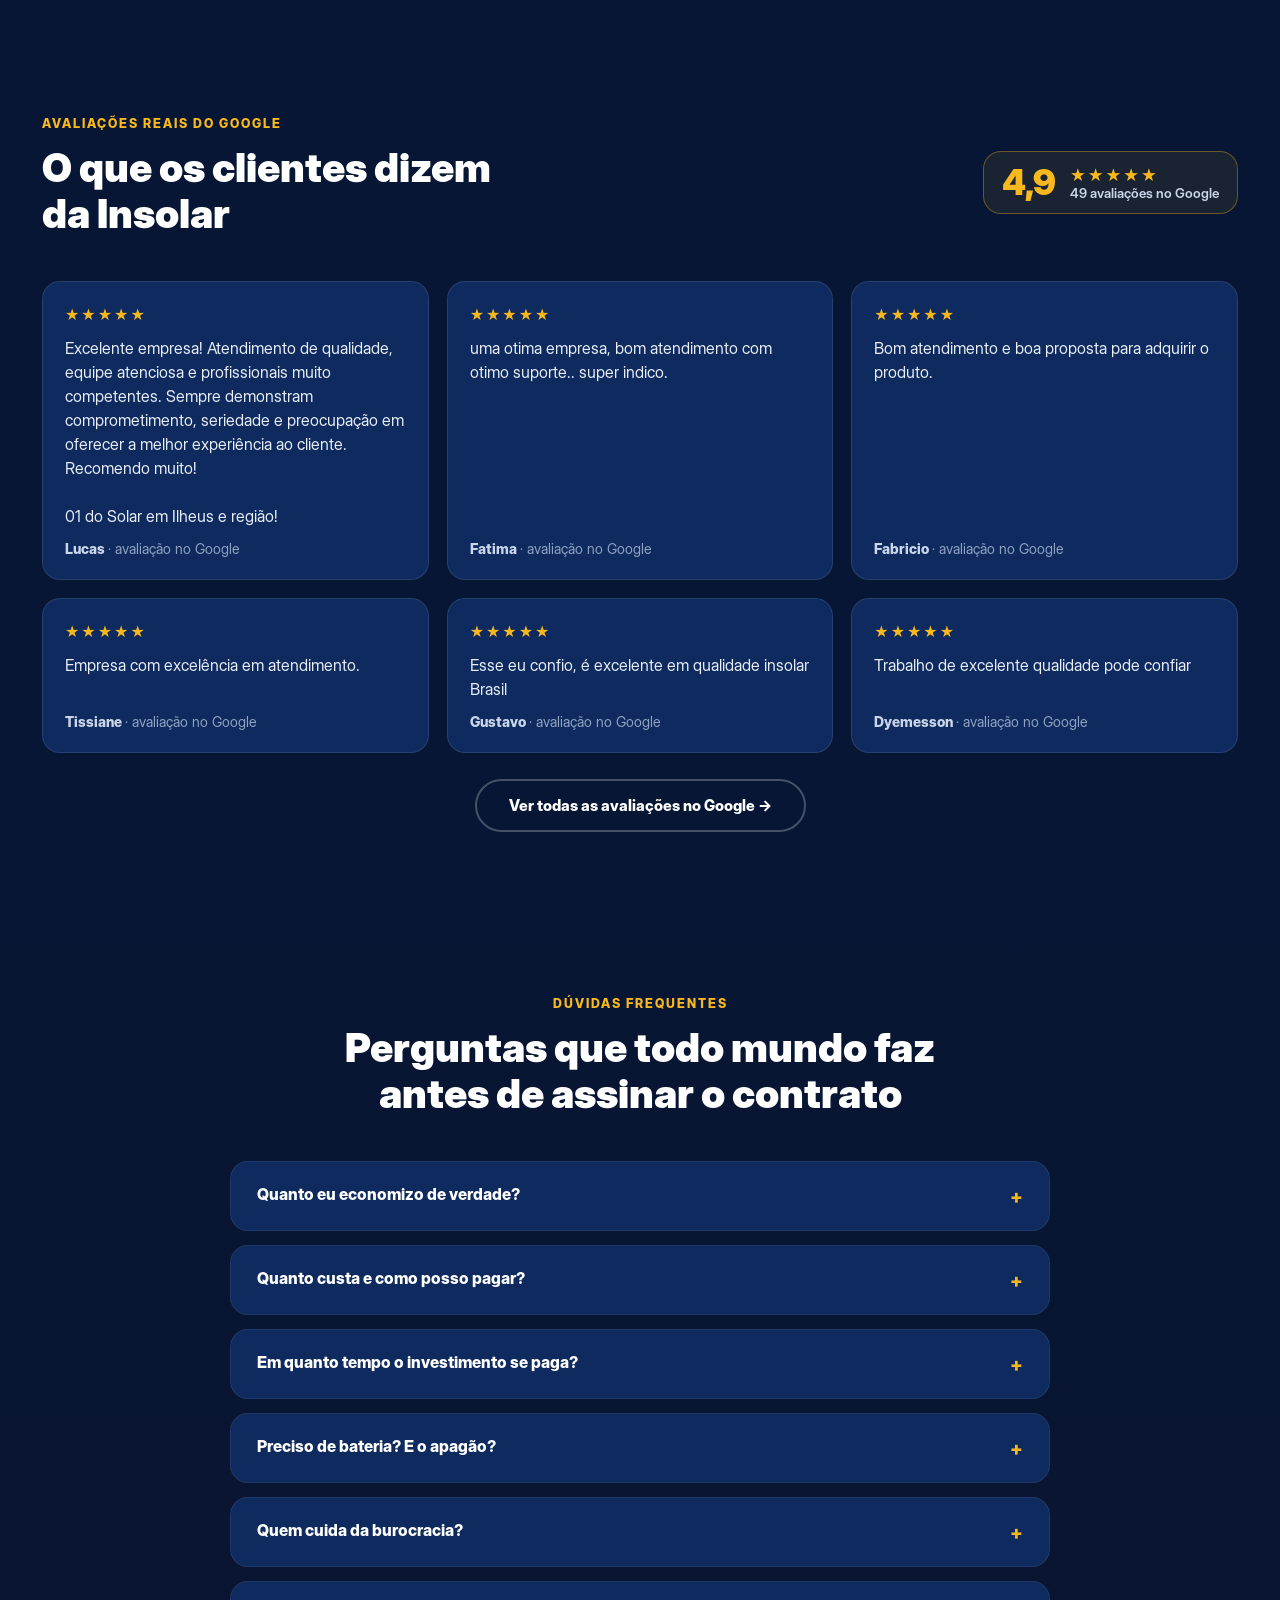
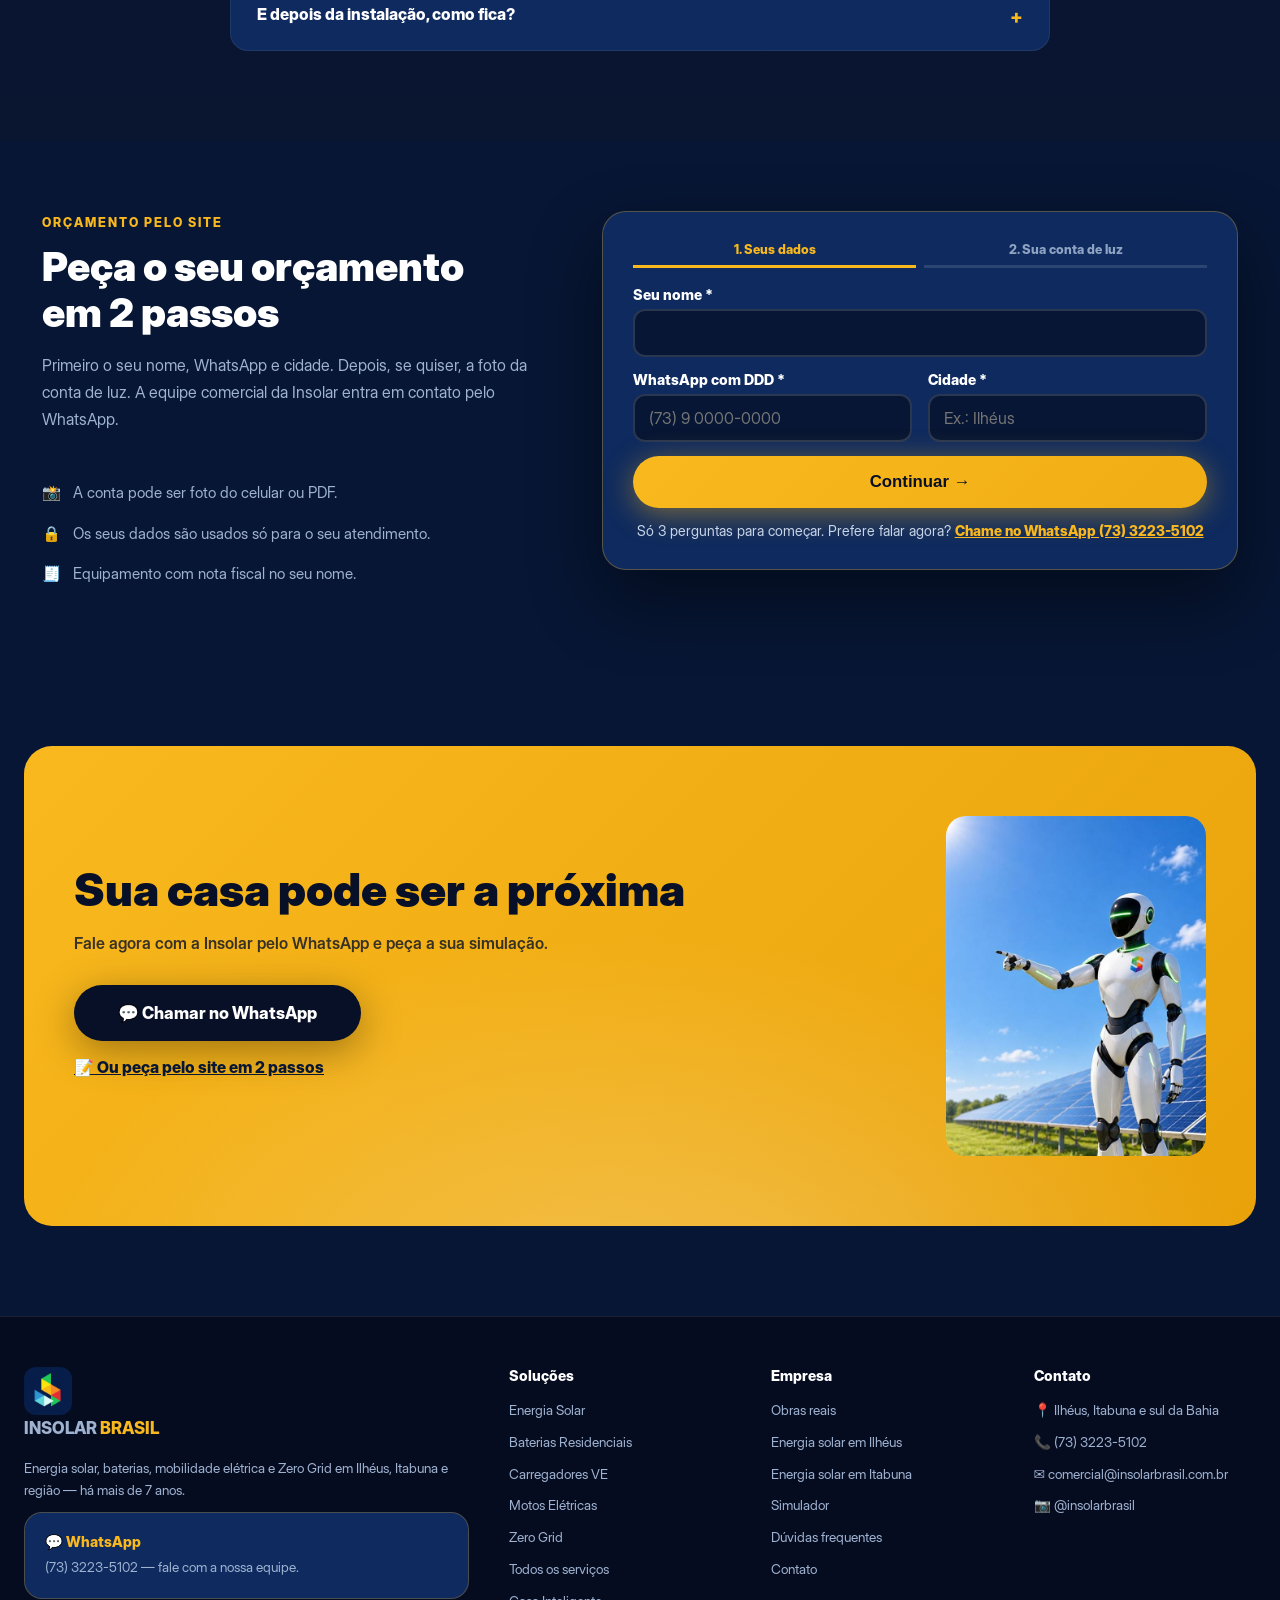
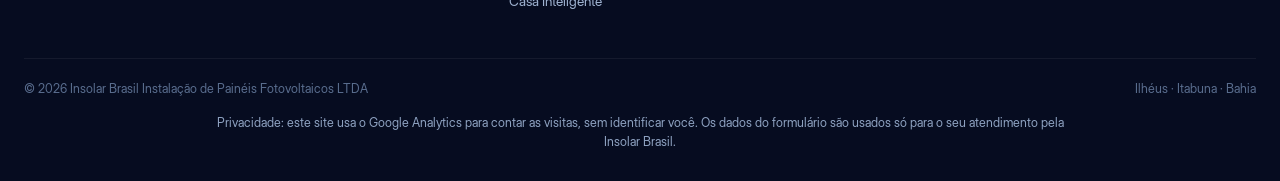
